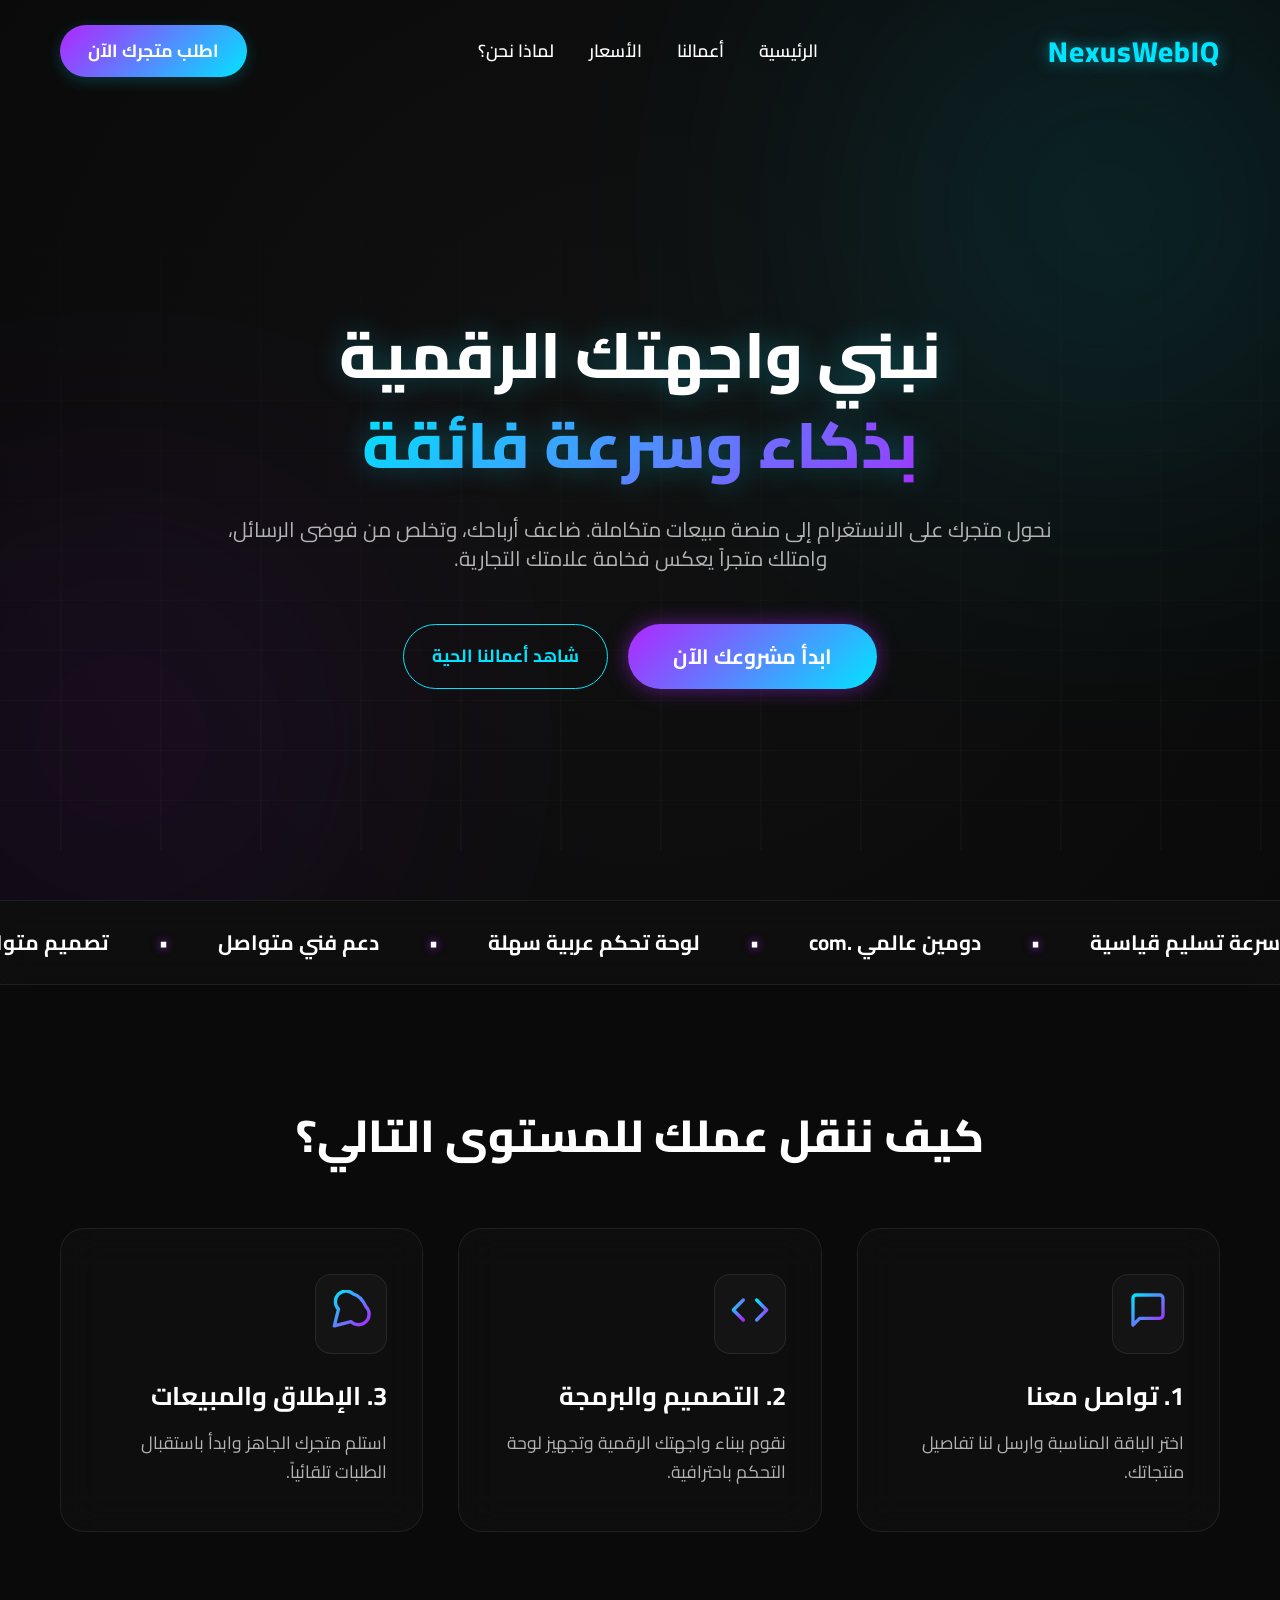
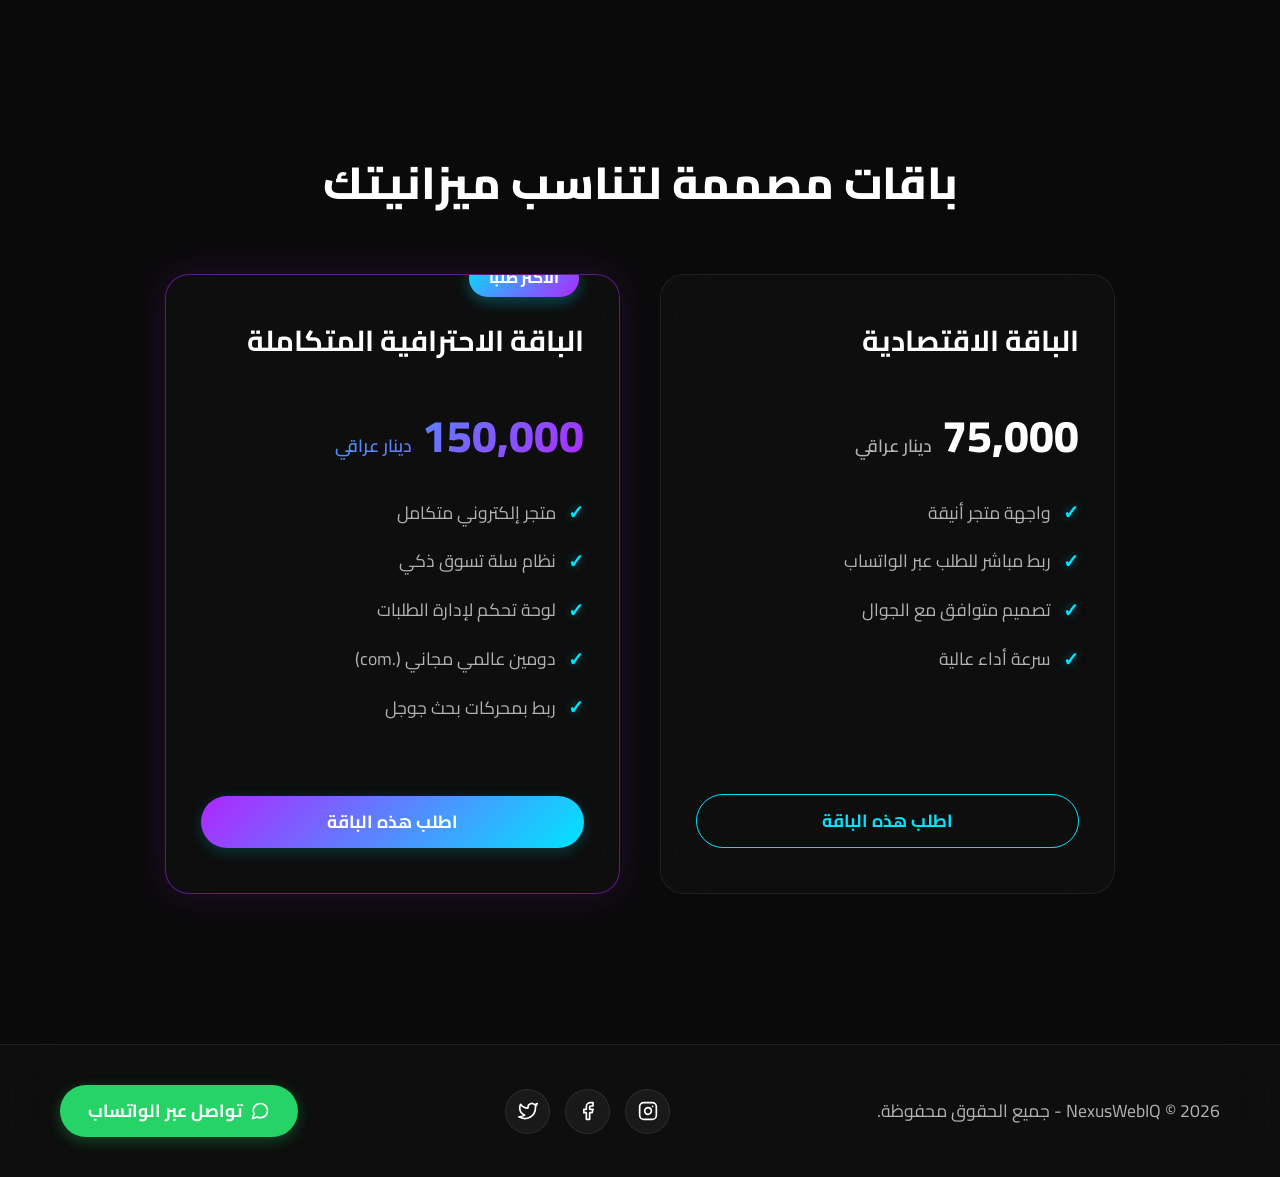
==== index.html @ 208f240b "Initial commit: NexusWebIQ premium landing page codebase" ====
<!DOCTYPE html>
<html lang="ar" dir="rtl">
<head>
    <meta charset="UTF-8">
    <meta name="viewport" content="width=device-width, initial-scale=1.0">
    <title>NexusWebIQ - نبني واجهتك الرقمية بذكاء وسرعة فائقة</title>
    <meta name="description" content="نحول متجرك على الانستغرام إلى منصة مبيعات متكاملة. ضاعف أرباحك، وتخلص من فوضى الرسائل، وامتلك متجراً يعكس فخامة علامتك التجارية.">
    <!-- Google Fonts -->
    <link rel="preconnect" href="https://fonts.googleapis.com">
    <link rel="preconnect" href="https://fonts.gstatic.com" crossorigin>
    <link href="https://fonts.googleapis.com/css2?family=Cairo:wght@300;400;600;700;800&display=swap" rel="stylesheet">
    <!-- Custom CSS -->
    <link rel="stylesheet" href="styles.css">
</head>
<body>
    <!-- Abstract Background Effects -->
    <div class="background-effects">
        <div class="glow-orb blue"></div>
        <div class="glow-orb purple"></div>
        <div class="grid-overlay"></div>
    </div>

    <!-- Header & Navbar -->
    <header class="navbar">
        <div class="container nav-container">
            <div class="logo">NexusWebIQ</div>
            <nav class="nav-links">
                <a href="#home">الرئيسية</a>
                <a href="#portfolio">أعمالنا</a>
                <a href="#pricing">الأسعار</a>
                <a href="#why-us">لماذا نحن؟</a>
            </nav>
            <a href="#order" class="btn btn-gradient">اطلب متجرك الآن</a>
        </div>
    </header>

    <!-- Hero Section -->
    <section id="home" class="hero">
        <div class="container hero-content fade-in-up">
            <h1>نبني واجهتك الرقمية <span class="text-gradient">بذكاء وسرعة فائقة</span></h1>
            <h2>نحول متجرك على الانستغرام إلى منصة مبيعات متكاملة. ضاعف أرباحك، وتخلص من فوضى الرسائل، وامتلك متجراً يعكس فخامة علامتك التجارية.</h2>
            <div class="hero-actions">
                <a href="#pricing" class="btn btn-glow-large">ابدأ مشروعك الآن</a>
                <a href="#portfolio" class="btn btn-outline">شاهد أعمالنا الحية</a>
            </div>
        </div>
    </section>

    <!-- Trust Badges (Marquee) -->
    <div class="marquee-container">
        <div class="marquee-content">
            <!-- First Set -->
            <span>سرعة تسليم قياسية <span class="bullet">•</span></span>
            <span>دومين عالمي .com <span class="bullet">•</span></span>
            <span>لوحة تحكم عربية سهلة <span class="bullet">•</span></span>
            <span>دعم فني متواصل <span class="bullet">•</span></span>
            <span>تصميم متوافق مع الهواتف <span class="bullet">•</span></span>
            <!-- Second Set (Duplicate for smooth scroll) -->
            <span>سرعة تسليم قياسية <span class="bullet">•</span></span>
            <span>دومين عالمي .com <span class="bullet">•</span></span>
            <span>لوحة تحكم عربية سهلة <span class="bullet">•</span></span>
            <span>دعم فني متواصل <span class="bullet">•</span></span>
            <span>تصميم متوافق مع الهواتف <span class="bullet">•</span></span>
            <!-- Third Set for safety on ultra-wide screens -->
            <span>سرعة تسليم قياسية <span class="bullet">•</span></span>
            <span>دومين عالمي .com <span class="bullet">•</span></span>
            <span>لوحة تحكم عربية سهلة <span class="bullet">•</span></span>
            <span>دعم فني متواصل <span class="bullet">•</span></span>
            <span>تصميم متوافق مع الهواتف <span class="bullet">•</span></span>
            <!-- Fourth Set -->
            <span>سرعة تسليم قياسية <span class="bullet">•</span></span>
            <span>دومين عالمي .com <span class="bullet">•</span></span>
            <span>لوحة تحكم عربية سهلة <span class="bullet">•</span></span>
            <span>دعم فني متواصل <span class="bullet">•</span></span>
            <span>تصميم متوافق مع الهواتف <span class="bullet">•</span></span>
        </div>
    </div>

    <!-- How it Works -->
    <section id="why-us" class="how-it-works container">
        <h2 class="section-title fade-in-up">كيف ننقل عملك للمستوى التالي؟</h2>
        <div class="grid-3">
            <div class="glass-card fade-in-up" style="transition-delay: 0.1s;">
                <div class="card-icon">
                    <svg width="40" height="40" viewBox="0 0 24 24" fill="none" stroke="url(#gradient-blue-purple)" stroke-width="2" stroke-linecap="round" stroke-linejoin="round">
                        <defs>
                            <linearGradient id="gradient-blue-purple" x1="0%" y1="0%" x2="100%" y2="100%">
                                <stop offset="0%" stop-color="#00E5FF" />
                                <stop offset="100%" stop-color="#B026FF" />
                            </linearGradient>
                        </defs>
                        <path d="M21 15a2 2 0 0 1-2 2H7l-4 4V5a2 2 0 0 1 2-2h14a2 2 0 0 1 2 2z"></path>
                    </svg>
                </div>
                <h3>1. تواصل معنا</h3>
                <p>اختر الباقة المناسبة وارسل لنا تفاصيل منتجاتك.</p>
            </div>
            <div class="glass-card fade-in-up" style="transition-delay: 0.2s;">
                <div class="card-icon">
                    <svg width="40" height="40" viewBox="0 0 24 24" fill="none" stroke="url(#gradient-blue-purple)" stroke-width="2" stroke-linecap="round" stroke-linejoin="round">
                        <polyline points="16 18 22 12 16 6"></polyline>
                        <polyline points="8 6 2 12 8 18"></polyline>
                    </svg>
                </div>
                <h3>2. التصميم والبرمجة</h3>
                <p>نقوم ببناء واجهتك الرقمية وتجهيز لوحة التحكم باحترافية.</p>
            </div>
            <div class="glass-card fade-in-up" style="transition-delay: 0.3s;">
                <div class="card-icon">
                    <svg width="40" height="40" viewBox="0 0 24 24" fill="none" stroke="url(#gradient-blue-purple)" stroke-width="2" stroke-linecap="round" stroke-linejoin="round">
                        <path d="M13.5 2.5a6 6 0 0 0-9 9l-2.5 10 10-2.5a6 6 0 0 0 9-9c-2-4-5-7-7.5-7.5z"></path>
                    </svg>
                </div>
                <h3>3. الإطلاق والمبيعات</h3>
                <p>استلم متجرك الجاهز وابدأ باستقبال الطلبات تلقائياً.</p>
            </div>
        </div>
    </section>

    <!-- Pricing Section -->
    <section id="pricing" class="pricing container">
        <h2 class="section-title fade-in-up">باقات مصممة لتناسب ميزانيتك</h2>
        <div class="pricing-grid">
            <div class="glass-card pricing-card fade-in-up" style="transition-delay: 0.1s;">
                <h3>الباقة الاقتصادية</h3>
                <div class="price">75,000 <span>دينار عراقي</span></div>
                <ul class="features">
                    <li>واجهة متجر أنيقة</li>
                    <li>ربط مباشر للطلب عبر الواتساب</li>
                    <li>تصميم متوافق مع الجوال</li>
                    <li>سرعة أداء عالية</li>
                </ul>
                <a href="#order" class="btn btn-outline full-width">اطلب هذه الباقة</a>
            </div>
            <div class="glass-card pricing-card pro-card fade-in-up" style="transition-delay: 0.2s;">
                <div class="tag">الأكثر طلباً</div>
                <h3>الباقة الاحترافية المتكاملة</h3>
                <div class="price text-gradient">150,000 <span>دينار عراقي</span></div>
                <ul class="features">
                    <li>متجر إلكتروني متكامل</li>
                    <li>نظام سلة تسوق ذكي</li>
                    <li>لوحة تحكم لإدارة الطلبات</li>
                    <li>دومين عالمي مجاني (.com)</li>
                    <li>ربط بمحركات بحث جوجل</li>
                </ul>
                <a href="#order" class="btn btn-gradient full-width btn-glow">اطلب هذه الباقة</a>
            </div>
        </div>
    </section>

    <!-- Footer -->
    <footer class="footer">
        <div class="container footer-content">
            <div class="footer-logo">NexusWebIQ © 2026 - جميع الحقوق محفوظة.</div>
            <div class="social-icons">
                <a href="#" class="social-icon">
                    <svg width="20" height="20" viewBox="0 0 24 24" fill="none" stroke="currentColor" stroke-width="2" stroke-linecap="round" stroke-linejoin="round"><rect x="2" y="2" width="20" height="20" rx="5" ry="5"></rect><path d="M16 11.37A4 4 0 1 1 12.63 8 4 4 0 0 1 16 11.37z"></path><line x1="17.5" y1="6.5" x2="17.51" y2="6.5"></line></svg>
                </a>
                <a href="#" class="social-icon">
                    <svg width="20" height="20" viewBox="0 0 24 24" fill="none" stroke="currentColor" stroke-width="2" stroke-linecap="round" stroke-linejoin="round"><path d="M18 2h-3a5 5 0 0 0-5 5v3H7v4h3v8h4v-8h3l1-4h-4V7a1 1 0 0 1 1-1h3z"></path></svg>
                </a>
                <a href="#" class="social-icon">
                    <svg width="20" height="20" viewBox="0 0 24 24" fill="none" stroke="currentColor" stroke-width="2" stroke-linecap="round" stroke-linejoin="round"><path d="M23 3a10.9 10.9 0 0 1-3.14 1.53 4.48 4.48 0 0 0-7.86 3v1A10.66 10.66 0 0 1 3 4s-4 9 5 13a11.64 11.64 0 0 1-7 2c9 5 20 0 20-11.5a4.5 4.5 0 0 0-.08-.83A7.72 7.72 0 0 0 23 3z"></path></svg>
                </a>
            </div>
            <a href="https://wa.me/123456789" class="btn btn-whatsapp" target="_blank">
                <svg width="20" height="20" viewBox="0 0 24 24" fill="none" stroke="currentColor" stroke-width="2" stroke-linecap="round" stroke-linejoin="round" style="margin-left: 8px; vertical-align: middle;"><path d="M21 11.5a8.38 8.38 0 0 1-.9 3.8 8.5 8.5 0 0 1-7.6 4.7 8.38 8.38 0 0 1-3.8-.9L3 21l1.9-5.7a8.38 8.38 0 0 1-.9-3.8 8.5 8.5 0 0 1 4.7-7.6 8.38 8.38 0 0 1 3.8-.9h.5a8.48 8.48 0 0 1 8 8v.5z"></path></svg>
                تواصل عبر الواتساب
            </a>
        </div>
    </footer>

    <script src="script.js"></script>
</body>
</html>
---- styles.css ----
:root {
    --bg-color: #0a0a0a;
    --bg-secondary: #111111;
    --text-primary: #ffffff;
    --text-secondary: #b3b3b3;
    --accent-blue: #00E5FF;
    --accent-purple: #B026FF;
    --glass-bg: rgba(20, 20, 20, 0.4);
    --glass-border: rgba(255, 255, 255, 0.08);
    --font-family: 'Cairo', sans-serif;
    --transition: 0.3s cubic-bezier(0.25, 0.8, 0.25, 1);
}

* {
    margin: 0;
    padding: 0;
    box-sizing: border-box;
}

body {
    font-family: var(--font-family);
    background-color: var(--bg-color);
    color: var(--text-primary);
    line-height: 1.6;
    overflow-x: hidden;
    position: relative;
    /* Direction is handled by HTML dir="rtl", which naturally right-aligns flow content */
}

html {
    scroll-behavior: smooth;
}

/* Background Effects */
.background-effects {
    position: fixed;
    top: 0;
    left: 0;
    width: 100vw;
    height: 100vh;
    z-index: -1;
    overflow: hidden;
    background: radial-gradient(circle at 50% 50%, var(--bg-secondary) 0%, var(--bg-color) 100%);
}

.glow-orb {
    position: absolute;
    border-radius: 50%;
    filter: blur(150px);
    opacity: 0.3;
    animation: float 20s infinite alternate ease-in-out;
}

.glow-orb.blue {
    top: -10%;
    right: -10%;
    width: 60vw;
    height: 60vw;
    max-width: 600px;
    max-height: 600px;
    background: radial-gradient(circle, var(--accent-blue) 0%, transparent 70%);
}

.glow-orb.purple {
    bottom: -10%;
    left: -10%;
    width: 50vw;
    height: 50vw;
    max-width: 500px;
    max-height: 500px;
    background: radial-gradient(circle, var(--accent-purple) 0%, transparent 70%);
    animation-delay: -10s;
}

.grid-overlay {
    position: absolute;
    top: 0;
    left: 0;
    width: 100%;
    height: 100%;
    background-image: 
        linear-gradient(var(--glass-border) 1px, transparent 1px),
        linear-gradient(90deg, var(--glass-border) 1px, transparent 1px);
    background-size: 50px 50px;
    opacity: 0.3;
    perspective: 1000px;
    transform: rotateX(60deg) translateY(-100px) scale(2);
    transform-origin: top center;
    mask-image: linear-gradient(to bottom, transparent 0%, black 100%);
    -webkit-mask-image: linear-gradient(to bottom, transparent 0%, black 100%);
}

@keyframes float {
    0% { transform: translate(0, 0); }
    100% { transform: translate(-50px, 50px); }
}

/* Typography */
h1, h2, h3 {
    line-height: 1.4;
}

.text-gradient {
    background: linear-gradient(135deg, var(--accent-blue), var(--accent-purple));
    -webkit-background-clip: text;
    -webkit-text-fill-color: transparent;
    display: inline-block;
}

/* Container */
.container {
    max-width: 1200px;
    margin: 0 auto;
    padding: 0 20px;
}

/* Buttons */
.btn {
    display: inline-flex;
    align-items: center;
    justify-content: center;
    padding: 12px 28px;
    border-radius: 50px;
    font-weight: 700;
    text-decoration: none;
    transition: var(--transition);
    cursor: pointer;
    border: none;
    font-family: var(--font-family);
    font-size: 1.1rem;
}

.btn-gradient {
    background: linear-gradient(135deg, var(--accent-purple), var(--accent-blue));
    color: #fff;
    box-shadow: 0 4px 15px rgba(0, 229, 255, 0.2);
}

.btn-gradient:hover, .btn-glow-large:hover, .btn-glow:hover {
    box-shadow: 0 0 25px rgba(0, 229, 255, 0.6), 0 0 40px rgba(176, 38, 255, 0.4);
    transform: translateY(-2px);
}

.btn-outline {
    background: transparent;
    border: 1px solid var(--accent-blue);
    color: var(--accent-blue);
    box-shadow: inset 0 0 0 transparent;
}

.btn-outline:hover {
    background: rgba(0, 229, 255, 0.1);
    box-shadow: 0 0 20px rgba(0, 229, 255, 0.4), inset 0 0 10px rgba(0, 229, 255, 0.2);
    transform: translateY(-2px);
}

.btn-glow-large {
    background: linear-gradient(135deg, var(--accent-purple), var(--accent-blue));
    color: #fff;
    padding: 16px 45px;
    font-size: 1.3rem;
    box-shadow: 0 0 20px rgba(176, 38, 255, 0.5);
}

.full-width {
    width: 100%;
    margin-top: 25px;
}

/* Navbar */
.navbar {
    position: fixed;
    top: 0;
    left: 0;
    width: 100%;
    z-index: 1000;
    padding: 25px 0;
    transition: var(--transition);
    border-bottom: 1px solid transparent;
}

.navbar.scrolled {
    padding: 15px 0;
    background: var(--glass-bg);
    backdrop-filter: blur(20px);
    -webkit-backdrop-filter: blur(20px);
    border-bottom: 1px solid var(--glass-border);
    box-shadow: 0 10px 30px rgba(0,0,0,0.3);
}

.nav-container {
    display: flex;
    justify-content: space-between;
    align-items: center;
}

.logo {
    font-size: 1.8rem;
    font-weight: 800;
    color: var(--accent-blue);
    letter-spacing: 1px;
    text-shadow: 0 0 15px rgba(0, 229, 255, 0.5);
}

.nav-links {
    display: flex;
    gap: 35px;
}

.nav-links a {
    color: var(--text-primary);
    text-decoration: none;
    font-weight: 600;
    font-size: 1.1rem;
    transition: var(--transition);
    position: relative;
}

.nav-links a::after {
    content: '';
    position: absolute;
    bottom: -5px;
    right: 0;
    width: 0%;
    height: 2px;
    background: var(--accent-blue);
    transition: var(--transition);
}

.nav-links a:hover {
    color: var(--accent-blue);
    text-shadow: 0 0 10px rgba(0, 229, 255, 0.3);
}

.nav-links a:hover::after {
    width: 100%;
}

/* Hero Section */
.hero {
    min-height: 100vh;
    display: flex;
    align-items: center;
    justify-content: center;
    text-align: center;
    padding-top: 100px;
}

.hero-content {
    position: relative;
    z-index: 2;
}

.hero-content h1 {
    font-size: 4rem;
    font-weight: 800;
    margin-bottom: 25px;
    text-shadow: 0 0 30px rgba(0, 229, 255, 0.3);
}

.hero-content h2 {
    font-size: 1.3rem;
    font-weight: 400;
    color: var(--text-secondary);
    max-width: 850px;
    margin: 0 auto 50px;
}

.hero-actions {
    display: flex;
    gap: 20px;
    justify-content: center;
}

/* Marquee */
.marquee-container {
    background: var(--glass-bg);
    backdrop-filter: blur(15px);
    -webkit-backdrop-filter: blur(15px);
    border-top: 1px solid var(--glass-border);
    border-bottom: 1px solid var(--glass-border);
    padding: 25px 0;
    overflow: hidden;
    position: relative;
    display: flex;
    width: 100%;
}

.marquee-content {
    display: flex;
    white-space: nowrap;
    animation: scroll 40s linear infinite;
    gap: 50px;
    padding-left: 50px; /* Use left padding in RTL to maintain gap */
}

.marquee-content span {
    font-size: 1.3rem;
    font-weight: 700;
    color: var(--text-primary);
    display: flex;
    align-items: center;
    gap: 50px;
}

.bullet {
    color: var(--accent-purple);
    text-shadow: 0 0 10px var(--accent-purple);
}

@keyframes scroll {
    0% { transform: translateX(0); }
    100% { transform: translateX(50%); } 
    /* In RTL, positive translate moves to the right. 
       Since we duplicate items, we move exactly half width to seamlessly loop */
}

/* How it works */
.section-title {
    text-align: center;
    font-size: 2.8rem;
    margin-bottom: 60px;
    font-weight: 800;
}

.how-it-works {
    padding: 120px 20px;
}

.grid-3 {
    display: grid;
    grid-template-columns: repeat(3, 1fr);
    gap: 35px;
}

.glass-card {
    background: var(--glass-bg);
    backdrop-filter: blur(20px);
    -webkit-backdrop-filter: blur(20px);
    border: 1px solid var(--glass-border);
    border-radius: 24px;
    padding: 45px 35px;
    transition: var(--transition);
    position: relative;
    overflow: hidden;
}

.glass-card::before {
    content: '';
    position: absolute;
    top: 0; left: -100%; width: 50%; height: 100%;
    background: linear-gradient(90deg, transparent, rgba(255,255,255,0.05), transparent);
    transform: skewX(-20deg);
    transition: 0.5s;
}

.glass-card:hover::before {
    left: 150%;
}

.glass-card:hover {
    transform: translateY(-8px);
    border-color: rgba(0, 229, 255, 0.4);
    box-shadow: 0 15px 40px rgba(0, 0, 0, 0.6), 0 0 20px rgba(0, 229, 255, 0.1);
}

.card-icon {
    margin-bottom: 25px;
    display: inline-block;
    padding: 15px;
    background: rgba(255, 255, 255, 0.03);
    border-radius: 16px;
    border: 1px solid var(--glass-border);
}

.glass-card h3 {
    font-size: 1.6rem;
    margin-bottom: 15px;
    color: var(--text-primary);
}

.glass-card p {
    color: var(--text-secondary);
    font-size: 1.1rem;
}

/* Pricing */
.pricing {
    padding: 100px 20px 150px;
}

.pricing-grid {
    display: grid;
    grid-template-columns: repeat(2, 1fr);
    gap: 40px;
    max-width: 950px;
    margin: 0 auto;
}

.pricing-card {
    position: relative;
    display: flex;
    flex-direction: column;
}

.pro-card {
    border-color: rgba(176, 38, 255, 0.5);
    box-shadow: 0 0 40px rgba(176, 38, 255, 0.15);
    transform: scale(1.05);
}

.pro-card:hover {
    border-color: var(--accent-blue);
    transform: scale(1.05) translateY(-8px);
}

.tag {
    position: absolute;
    top: -15px;
    right: 40px;
    background: linear-gradient(135deg, var(--accent-blue), var(--accent-purple));
    color: #fff;
    padding: 6px 20px;
    border-radius: 20px;
    font-size: 0.95rem;
    font-weight: 800;
    box-shadow: 0 5px 15px rgba(0, 229, 255, 0.3);
}

.pricing-card h3 {
    font-size: 1.8rem;
}

.price {
    font-size: 2.8rem;
    font-weight: 800;
    margin: 25px 0;
}

.price span {
    font-size: 1.1rem;
    font-weight: 600;
    color: var(--text-secondary);
}

.features {
    list-style: none;
    margin-bottom: 30px;
    flex-grow: 1;
}

.features li {
    margin-bottom: 18px;
    color: var(--text-secondary);
    display: flex;
    align-items: center;
    font-size: 1.1rem;
}

.features li::before {
    content: '✓';
    color: var(--accent-blue);
    margin-left: 12px;
    font-weight: 800;
    font-size: 1.2rem;
    text-shadow: 0 0 10px rgba(0, 229, 255, 0.5);
}

/* Footer */
.footer {
    background: var(--glass-bg);
    backdrop-filter: blur(25px);
    -webkit-backdrop-filter: blur(25px);
    border-top: 1px solid var(--glass-border);
    padding: 40px 0;
}

.footer-content {
    display: flex;
    justify-content: space-between;
    align-items: center;
}

.footer-logo {
    color: var(--text-secondary);
    font-size: 1.1rem;
}

.social-icons {
    display: flex;
    gap: 15px;
}

.social-icon {
    width: 45px;
    height: 45px;
    border-radius: 50%;
    background: rgba(255, 255, 255, 0.05);
    display: flex;
    align-items: center;
    justify-content: center;
    color: var(--text-primary);
    text-decoration: none;
    transition: var(--transition);
    border: 1px solid var(--glass-border);
}

.social-icon:hover {
    background: var(--accent-blue);
    color: #000;
    transform: translateY(-5px);
    box-shadow: 0 5px 15px rgba(0, 229, 255, 0.4);
}

.btn-whatsapp {
    background: #25D366;
    color: #fff;
    box-shadow: 0 4px 15px rgba(37, 211, 102, 0.3);
}

.btn-whatsapp:hover {
    box-shadow: 0 0 25px rgba(37, 211, 102, 0.6);
    background: #20b858;
}

/* Animations */
.fade-in-up {
    opacity: 0;
    transform: translateY(40px);
    transition: opacity 0.8s cubic-bezier(0.25, 0.8, 0.25, 1), transform 0.8s cubic-bezier(0.25, 0.8, 0.25, 1);
}

.fade-in-up.visible {
    opacity: 1;
    transform: translateY(0);
}

/* Responsive */
@media (max-width: 992px) {
    .grid-3 {
        grid-template-columns: repeat(2, 1fr);
    }
    .hero-content h1 {
        font-size: 3rem;
    }
    .pricing-grid {
        gap: 30px;
    }
    .pro-card {
        transform: scale(1);
    }
    .pro-card:hover {
        transform: translateY(-8px);
    }
}

@media (max-width: 768px) {
    .nav-links {
        display: none;
    }
    .hero-content h1 {
        font-size: 2.5rem;
    }
    .hero-actions {
        flex-direction: column;
    }
    .grid-3, .pricing-grid {
        grid-template-columns: 1fr;
    }
    .footer-content {
        flex-direction: column;
        gap: 25px;
        text-align: center;
    }
    .pro-card {
        transform: scale(1);
    }
}
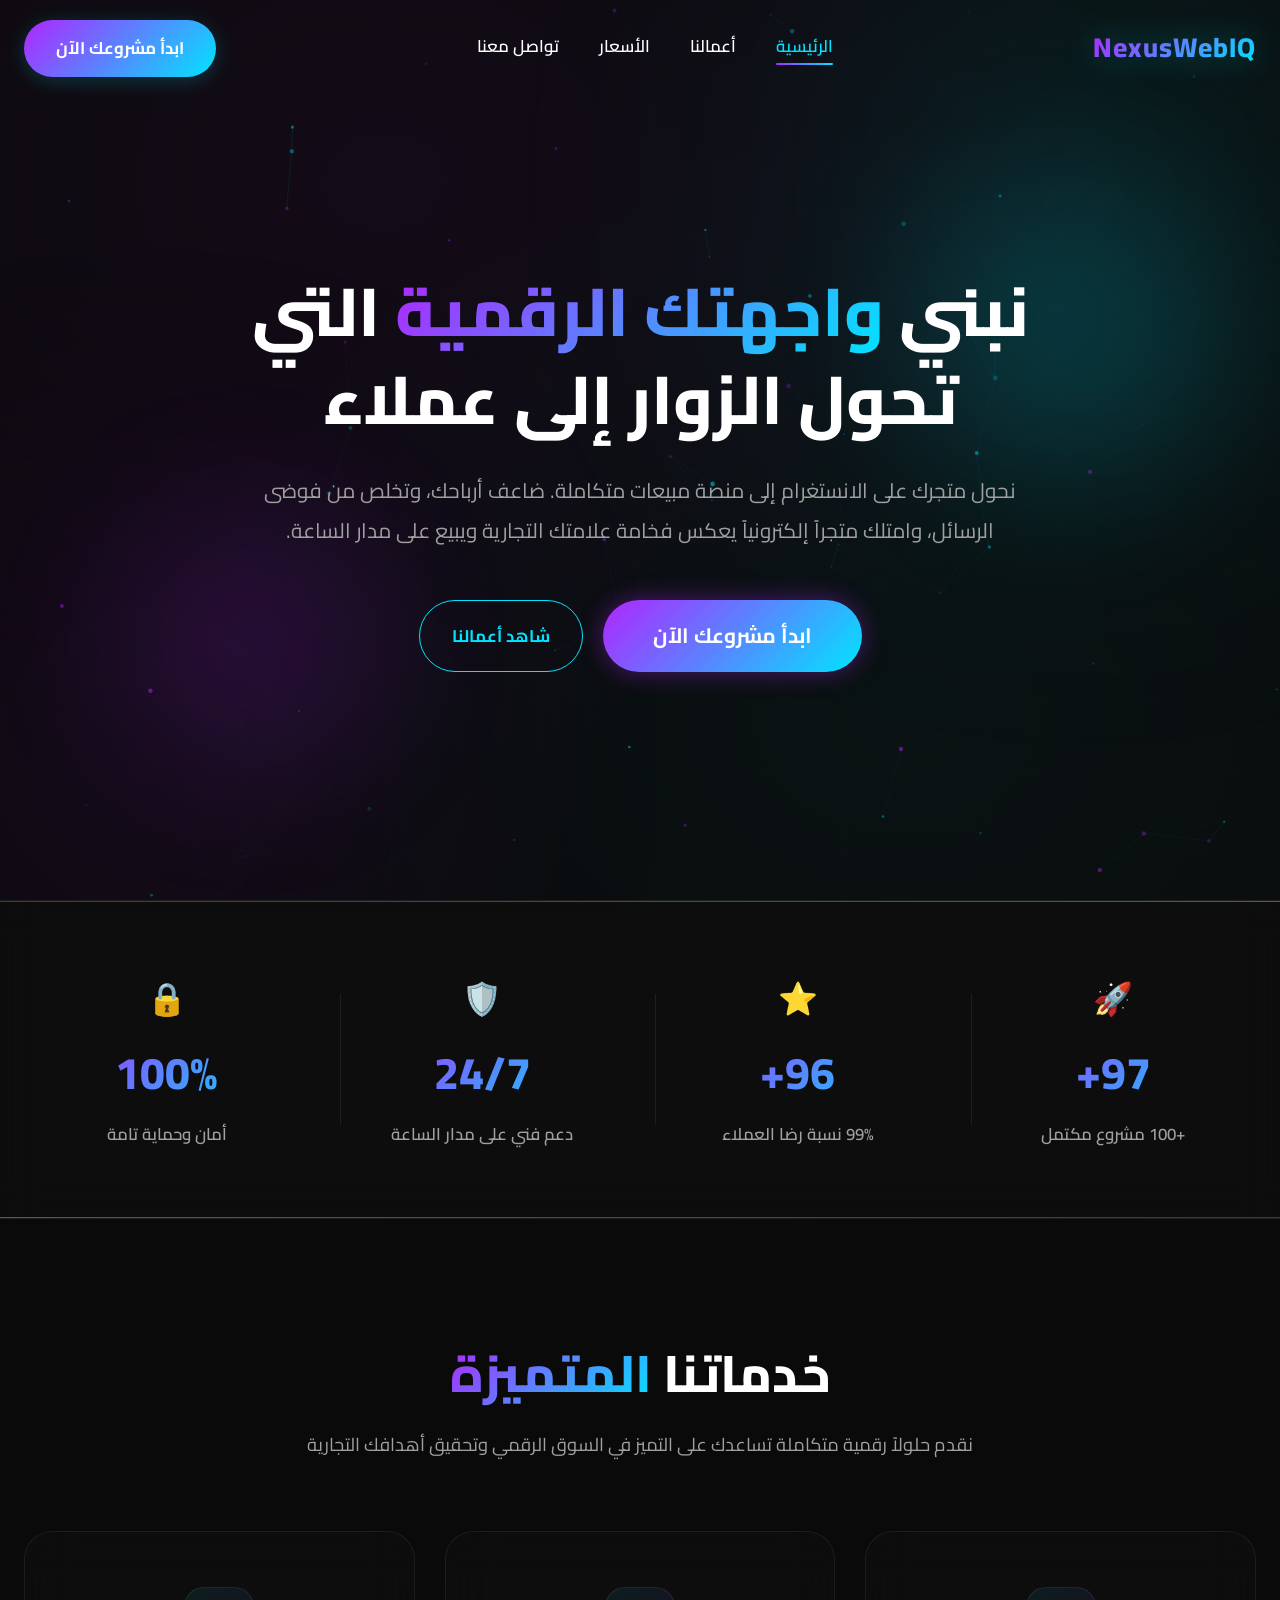
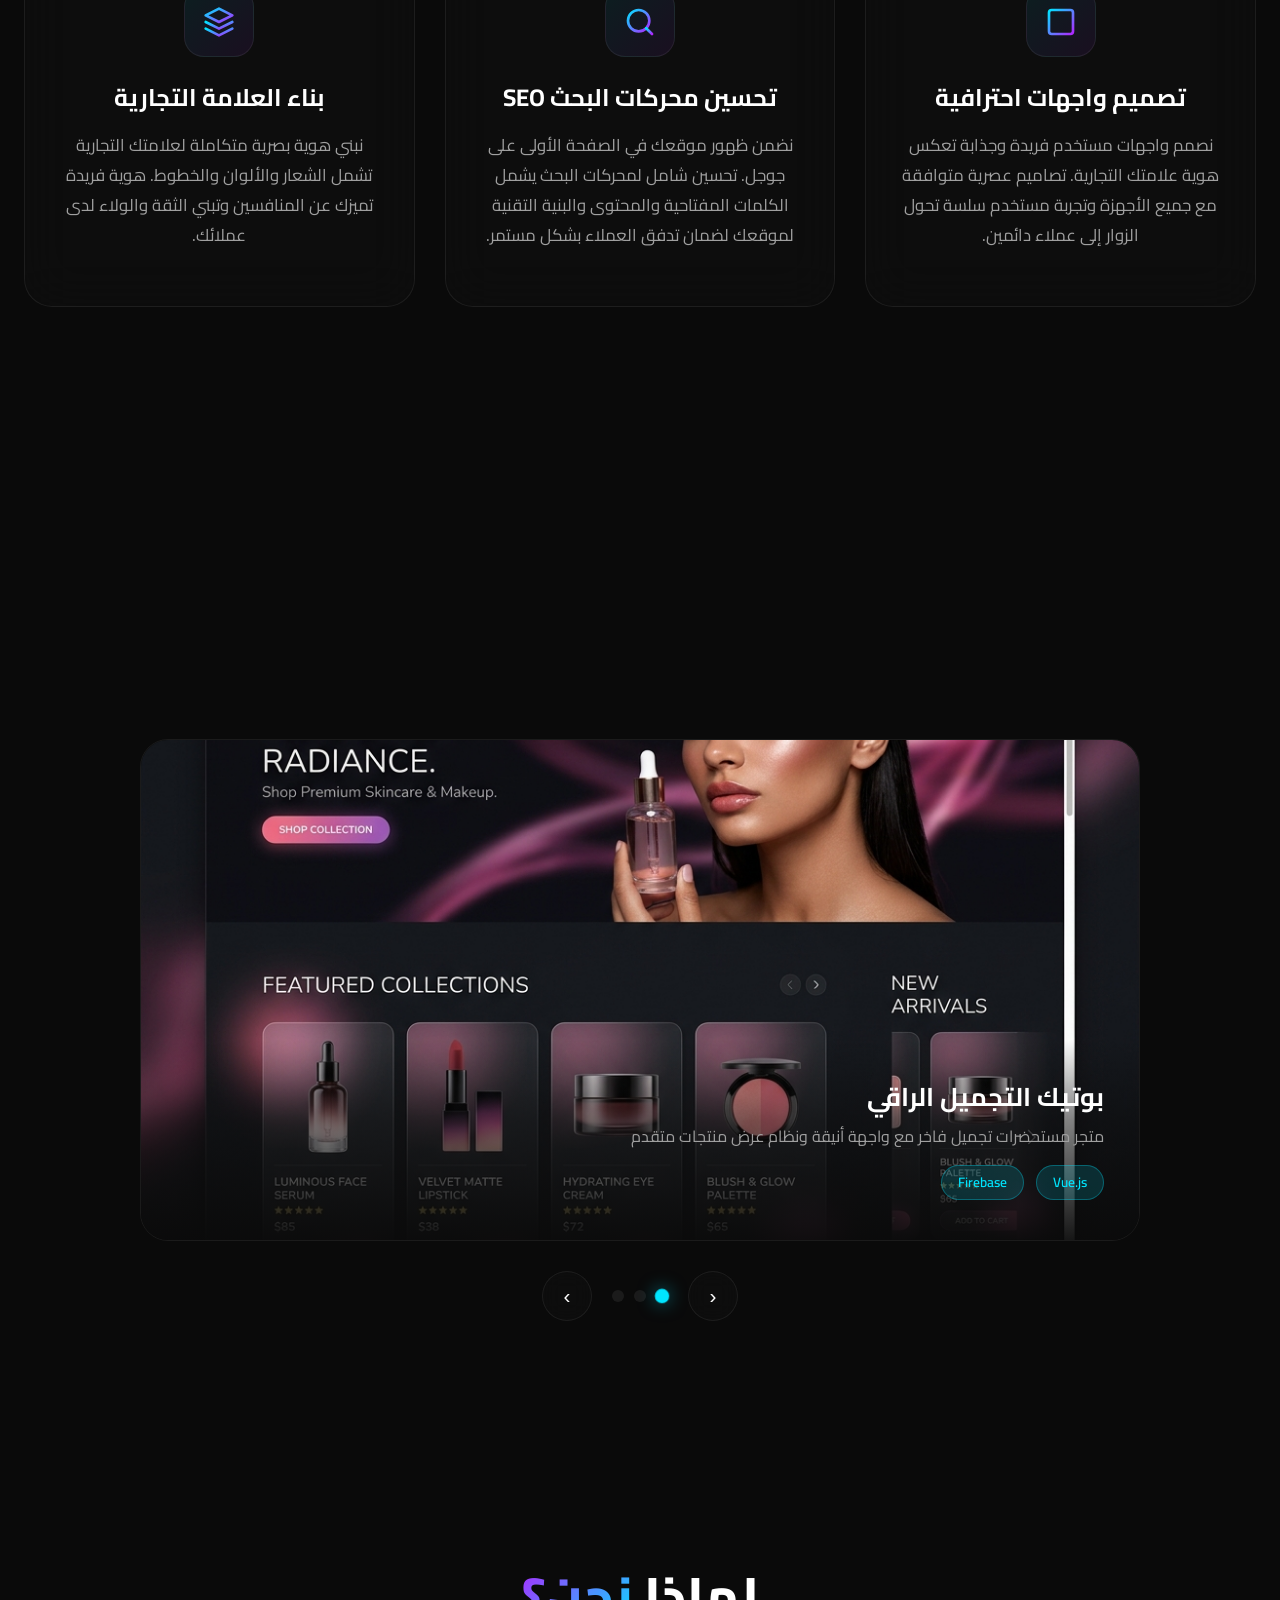
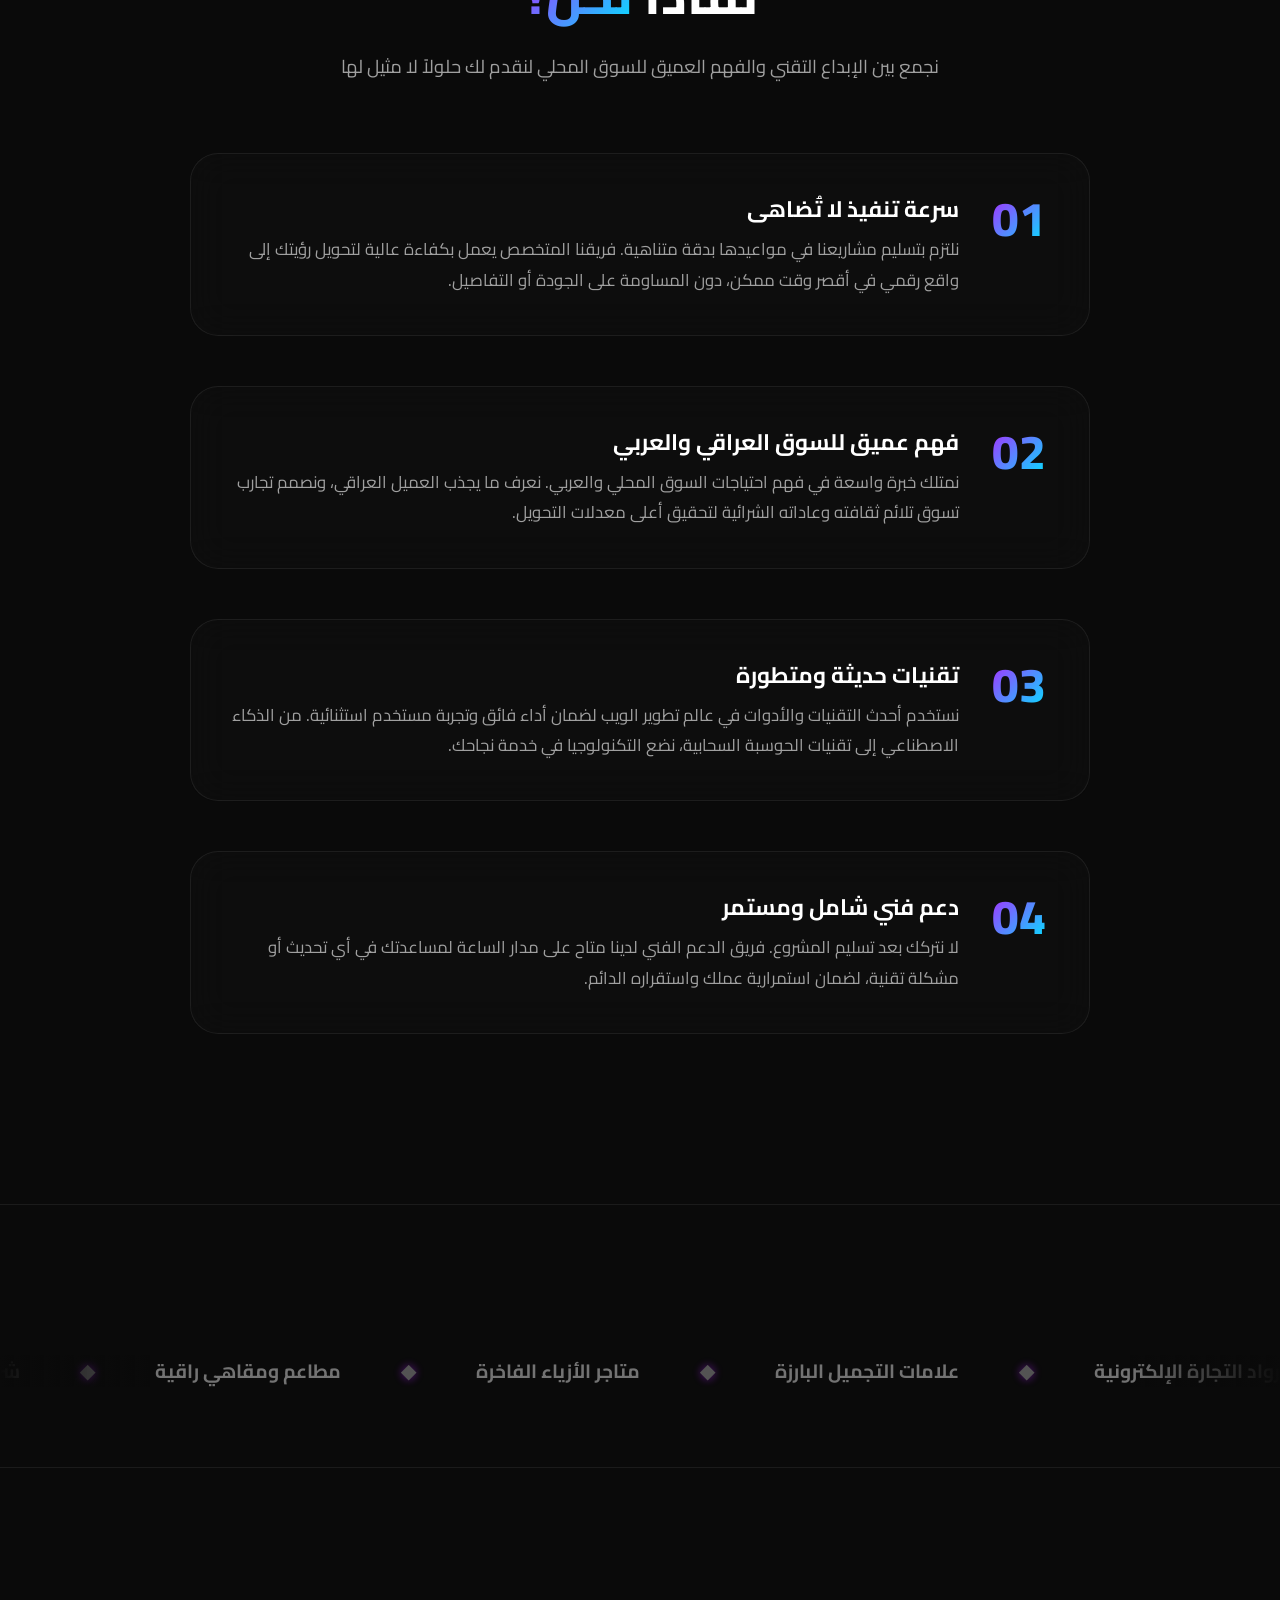
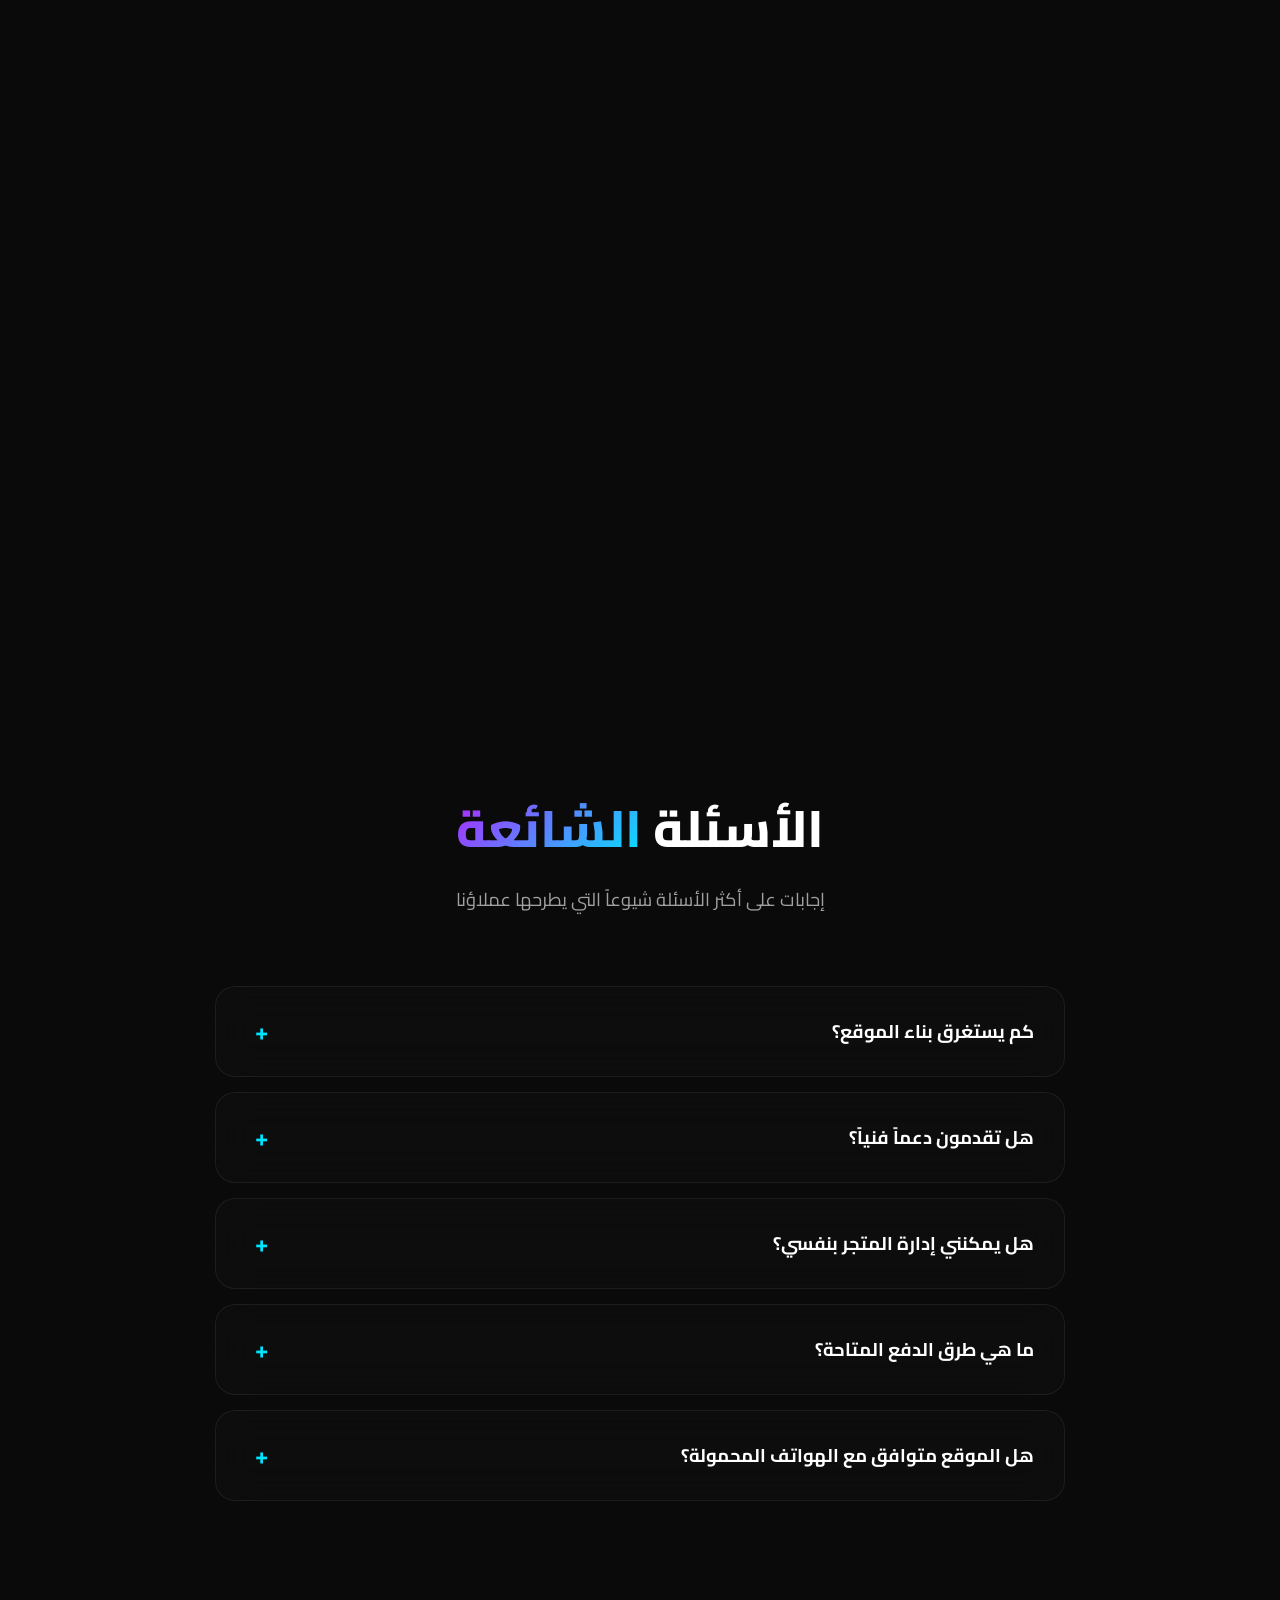
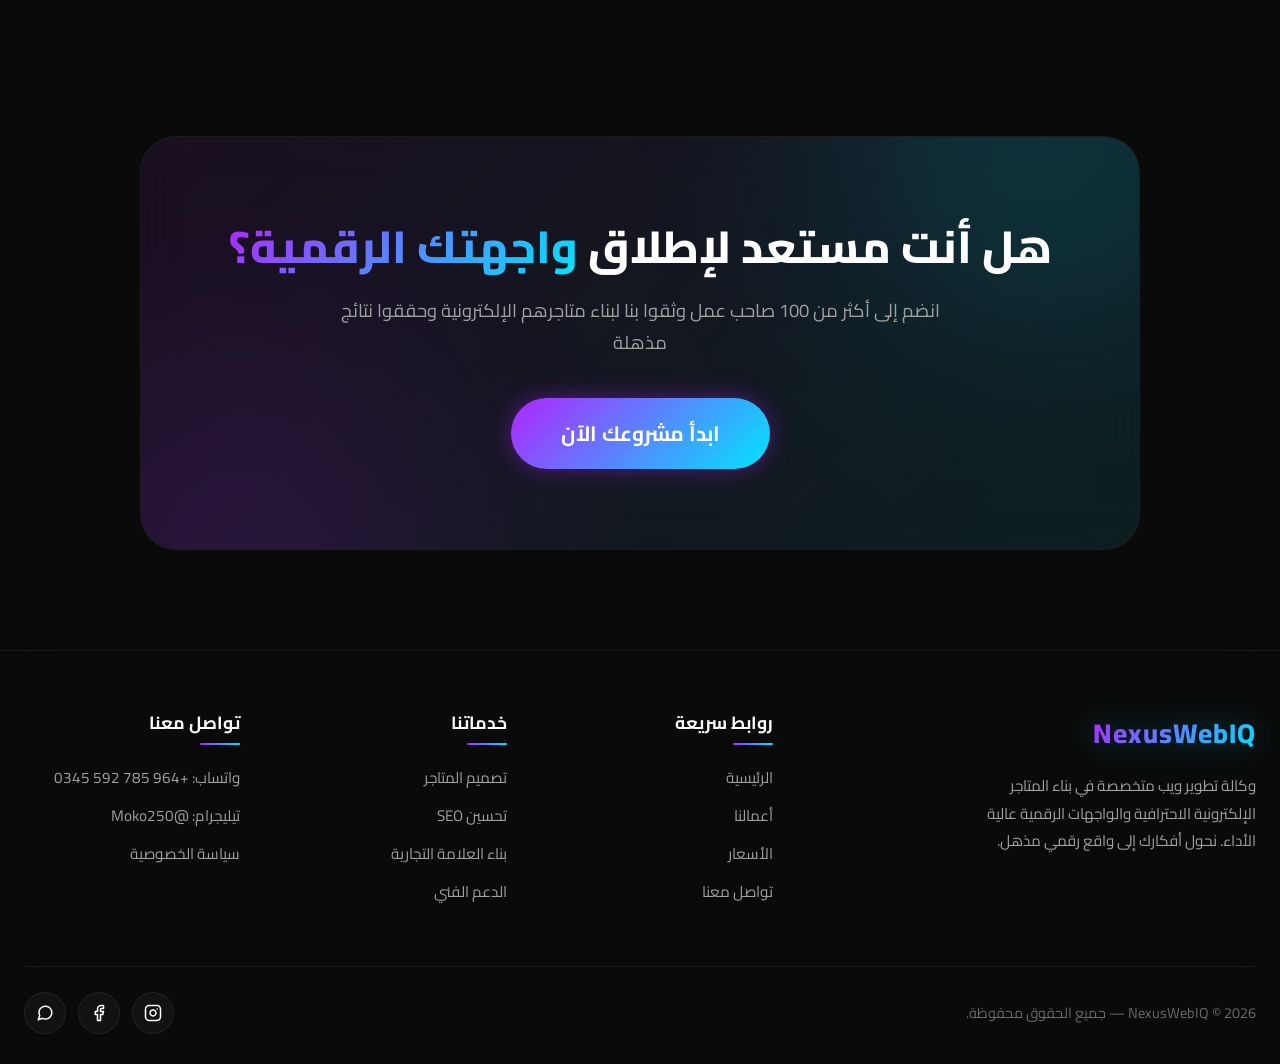
==== commit a64ac095: "feat: complete multi-page NexusWebIQ rebuild with premium dark glassmorphism theme - Rebuilt index.h" ====
--- a/index.html
+++ b/index.html
@@ -3,170 +3,419 @@
 <head>
     <meta charset="UTF-8">
     <meta name="viewport" content="width=device-width, initial-scale=1.0">
-    <title>NexusWebIQ - نبني واجهتك الرقمية بذكاء وسرعة فائقة</title>
-    <meta name="description" content="نحول متجرك على الانستغرام إلى منصة مبيعات متكاملة. ضاعف أرباحك، وتخلص من فوضى الرسائل، وامتلك متجراً يعكس فخامة علامتك التجارية.">
-    <!-- Google Fonts -->
+    <title>NexusWebIQ — نبني واجهتك الرقمية بذكاء وسرعة فائقة</title>
+    <meta name="description" content="نحول متجرك على الانستغرام إلى منصة مبيعات متكاملة. ضاعف أرباحك، وتخلص من فوضى الرسائل، وامتلك متجراً يعكس فخامة علامتك التجارية. NexusWebIQ وكالة تطوير ويب متخصصة في بناء المتاجر الإلكترونية الاحترافية.">
+    <meta name="keywords" content="تصميم مواقع, متجر إلكتروني, تطوير ويب, NexusWebIQ, تصميم واجهات, SEO, تحسين محركات البحث">
+    <meta name="author" content="NexusWebIQ">
+    <meta property="og:title" content="NexusWebIQ — نبني واجهتك الرقمية بذكاء وسرعة فائقة">
+    <meta property="og:description" content="وكالة تطوير ويب متخصصة في بناء المتاجر الإلكترونية الاحترافية والواجهات الرقمية عالية الأداء.">
+    <meta property="og:type" content="website">
     <link rel="preconnect" href="https://fonts.googleapis.com">
     <link rel="preconnect" href="https://fonts.gstatic.com" crossorigin>
-    <link href="https://fonts.googleapis.com/css2?family=Cairo:wght@300;400;600;700;800&display=swap" rel="stylesheet">
-    <!-- Custom CSS -->
+    <link href="https://fonts.googleapis.com/css2?family=Cairo:wght@300;400;600;700;800;900&display=swap" rel="stylesheet">
     <link rel="stylesheet" href="styles.css">
 </head>
 <body>
-    <!-- Abstract Background Effects -->
+    <!-- Background Effects -->
     <div class="background-effects">
         <div class="glow-orb blue"></div>
         <div class="glow-orb purple"></div>
         <div class="grid-overlay"></div>
     </div>
+    <canvas id="particles-canvas"></canvas>
 
     <!-- Header & Navbar -->
-    <header class="navbar">
+    <header class="navbar" id="navbar">
         <div class="container nav-container">
-            <div class="logo">NexusWebIQ</div>
+            <a href="index.html" class="logo">NexusWebIQ</a>
             <nav class="nav-links">
-                <a href="#home">الرئيسية</a>
-                <a href="#portfolio">أعمالنا</a>
-                <a href="#pricing">الأسعار</a>
-                <a href="#why-us">لماذا نحن؟</a>
+                <a href="index.html" class="active">الرئيسية</a>
+                <a href="portfolio.html">أعمالنا</a>
+                <a href="pricing.html">الأسعار</a>
+                <a href="contact.html">تواصل معنا</a>
             </nav>
-            <a href="#order" class="btn btn-gradient">اطلب متجرك الآن</a>
+            <a href="contact.html" class="btn btn-gradient">ابدأ مشروعك الآن</a>
+            <button class="mobile-menu-btn" id="mobileMenuBtn" aria-label="قائمة التنقل">
+                <div class="hamburger">
+                    <span></span>
+                    <span></span>
+                    <span></span>
+                </div>
+            </button>
         </div>
     </header>
+
+    <!-- Mobile Navigation -->
+    <div class="mobile-nav" id="mobileNav">
+        <a href="index.html">الرئيسية</a>
+        <a href="portfolio.html">أعمالنا</a>
+        <a href="pricing.html">الأسعار</a>
+        <a href="contact.html">تواصل معنا</a>
+        <a href="contact.html" class="btn btn-gradient">ابدأ مشروعك الآن</a>
+    </div>
 
     <!-- Hero Section -->
     <section id="home" class="hero">
-        <div class="container hero-content fade-in-up">
-            <h1>نبني واجهتك الرقمية <span class="text-gradient">بذكاء وسرعة فائقة</span></h1>
-            <h2>نحول متجرك على الانستغرام إلى منصة مبيعات متكاملة. ضاعف أرباحك، وتخلص من فوضى الرسائل، وامتلك متجراً يعكس فخامة علامتك التجارية.</h2>
+        <div class="hero-float hero-float-1"></div>
+        <div class="hero-float hero-float-2"></div>
+        <div class="hero-content fade-in-up">
+            <h1>نبني <span class="text-gradient">واجهتك الرقمية</span> التي تحول الزوار إلى عملاء</h1>
+            <h2>نحول متجرك على الانستغرام إلى منصة مبيعات متكاملة. ضاعف أرباحك، وتخلص من فوضى الرسائل، وامتلك متجراً إلكترونياً يعكس فخامة علامتك التجارية ويبيع على مدار الساعة.</h2>
             <div class="hero-actions">
-                <a href="#pricing" class="btn btn-glow-large">ابدأ مشروعك الآن</a>
-                <a href="#portfolio" class="btn btn-outline">شاهد أعمالنا الحية</a>
-            </div>
-        </div>
-    </section>
-
-    <!-- Trust Badges (Marquee) -->
-    <div class="marquee-container">
-        <div class="marquee-content">
-            <!-- First Set -->
-            <span>سرعة تسليم قياسية <span class="bullet">•</span></span>
-            <span>دومين عالمي .com <span class="bullet">•</span></span>
-            <span>لوحة تحكم عربية سهلة <span class="bullet">•</span></span>
-            <span>دعم فني متواصل <span class="bullet">•</span></span>
-            <span>تصميم متوافق مع الهواتف <span class="bullet">•</span></span>
-            <!-- Second Set (Duplicate for smooth scroll) -->
-            <span>سرعة تسليم قياسية <span class="bullet">•</span></span>
-            <span>دومين عالمي .com <span class="bullet">•</span></span>
-            <span>لوحة تحكم عربية سهلة <span class="bullet">•</span></span>
-            <span>دعم فني متواصل <span class="bullet">•</span></span>
-            <span>تصميم متوافق مع الهواتف <span class="bullet">•</span></span>
-            <!-- Third Set for safety on ultra-wide screens -->
-            <span>سرعة تسليم قياسية <span class="bullet">•</span></span>
-            <span>دومين عالمي .com <span class="bullet">•</span></span>
-            <span>لوحة تحكم عربية سهلة <span class="bullet">•</span></span>
-            <span>دعم فني متواصل <span class="bullet">•</span></span>
-            <span>تصميم متوافق مع الهواتف <span class="bullet">•</span></span>
-            <!-- Fourth Set -->
-            <span>سرعة تسليم قياسية <span class="bullet">•</span></span>
-            <span>دومين عالمي .com <span class="bullet">•</span></span>
-            <span>لوحة تحكم عربية سهلة <span class="bullet">•</span></span>
-            <span>دعم فني متواصل <span class="bullet">•</span></span>
-            <span>تصميم متوافق مع الهواتف <span class="bullet">•</span></span>
-        </div>
-    </div>
-
-    <!-- How it Works -->
-    <section id="why-us" class="how-it-works container">
-        <h2 class="section-title fade-in-up">كيف ننقل عملك للمستوى التالي؟</h2>
-        <div class="grid-3">
-            <div class="glass-card fade-in-up" style="transition-delay: 0.1s;">
-                <div class="card-icon">
-                    <svg width="40" height="40" viewBox="0 0 24 24" fill="none" stroke="url(#gradient-blue-purple)" stroke-width="2" stroke-linecap="round" stroke-linejoin="round">
-                        <defs>
-                            <linearGradient id="gradient-blue-purple" x1="0%" y1="0%" x2="100%" y2="100%">
-                                <stop offset="0%" stop-color="#00E5FF" />
-                                <stop offset="100%" stop-color="#B026FF" />
-                            </linearGradient>
-                        </defs>
-                        <path d="M21 15a2 2 0 0 1-2 2H7l-4 4V5a2 2 0 0 1 2-2h14a2 2 0 0 1 2 2z"></path>
-                    </svg>
-                </div>
-                <h3>1. تواصل معنا</h3>
-                <p>اختر الباقة المناسبة وارسل لنا تفاصيل منتجاتك.</p>
-            </div>
-            <div class="glass-card fade-in-up" style="transition-delay: 0.2s;">
-                <div class="card-icon">
-                    <svg width="40" height="40" viewBox="0 0 24 24" fill="none" stroke="url(#gradient-blue-purple)" stroke-width="2" stroke-linecap="round" stroke-linejoin="round">
-                        <polyline points="16 18 22 12 16 6"></polyline>
-                        <polyline points="8 6 2 12 8 18"></polyline>
-                    </svg>
-                </div>
-                <h3>2. التصميم والبرمجة</h3>
-                <p>نقوم ببناء واجهتك الرقمية وتجهيز لوحة التحكم باحترافية.</p>
-            </div>
-            <div class="glass-card fade-in-up" style="transition-delay: 0.3s;">
-                <div class="card-icon">
-                    <svg width="40" height="40" viewBox="0 0 24 24" fill="none" stroke="url(#gradient-blue-purple)" stroke-width="2" stroke-linecap="round" stroke-linejoin="round">
-                        <path d="M13.5 2.5a6 6 0 0 0-9 9l-2.5 10 10-2.5a6 6 0 0 0 9-9c-2-4-5-7-7.5-7.5z"></path>
-                    </svg>
-                </div>
-                <h3>3. الإطلاق والمبيعات</h3>
-                <p>استلم متجرك الجاهز وابدأ باستقبال الطلبات تلقائياً.</p>
-            </div>
-        </div>
-    </section>
-
-    <!-- Pricing Section -->
-    <section id="pricing" class="pricing container">
-        <h2 class="section-title fade-in-up">باقات مصممة لتناسب ميزانيتك</h2>
-        <div class="pricing-grid">
-            <div class="glass-card pricing-card fade-in-up" style="transition-delay: 0.1s;">
-                <h3>الباقة الاقتصادية</h3>
-                <div class="price">75,000 <span>دينار عراقي</span></div>
-                <ul class="features">
-                    <li>واجهة متجر أنيقة</li>
-                    <li>ربط مباشر للطلب عبر الواتساب</li>
-                    <li>تصميم متوافق مع الجوال</li>
-                    <li>سرعة أداء عالية</li>
-                </ul>
-                <a href="#order" class="btn btn-outline full-width">اطلب هذه الباقة</a>
-            </div>
-            <div class="glass-card pricing-card pro-card fade-in-up" style="transition-delay: 0.2s;">
-                <div class="tag">الأكثر طلباً</div>
-                <h3>الباقة الاحترافية المتكاملة</h3>
-                <div class="price text-gradient">150,000 <span>دينار عراقي</span></div>
-                <ul class="features">
-                    <li>متجر إلكتروني متكامل</li>
-                    <li>نظام سلة تسوق ذكي</li>
-                    <li>لوحة تحكم لإدارة الطلبات</li>
-                    <li>دومين عالمي مجاني (.com)</li>
-                    <li>ربط بمحركات بحث جوجل</li>
-                </ul>
-                <a href="#order" class="btn btn-gradient full-width btn-glow">اطلب هذه الباقة</a>
+                <a href="contact.html" class="btn btn-glow-large">ابدأ مشروعك الآن</a>
+                <a href="portfolio.html" class="btn btn-outline">شاهد أعمالنا</a>
+            </div>
+        </div>
+    </section>
+
+    <!-- Trust & Stats Strip -->
+    <section class="stats-strip">
+        <div class="container">
+            <div class="stats-grid">
+                <div class="stat-item fade-in-up">
+                    <span class="stat-icon">🚀</span>
+                    <span class="stat-number" data-target="100">0</span>
+                    <span class="stat-label">+100 مشروع مكتمل</span>
+                </div>
+                <div class="stat-item fade-in-up" style="transition-delay: 0.1s;">
+                    <span class="stat-icon">⭐</span>
+                    <span class="stat-number" data-target="99">0</span>
+                    <span class="stat-label">99% نسبة رضا العملاء</span>
+                </div>
+                <div class="stat-item fade-in-up" style="transition-delay: 0.2s;">
+                    <span class="stat-icon">🛡️</span>
+                    <span class="stat-number">24/7</span>
+                    <span class="stat-label">دعم فني على مدار الساعة</span>
+                </div>
+                <div class="stat-item fade-in-up" style="transition-delay: 0.3s;">
+                    <span class="stat-icon">🔒</span>
+                    <span class="stat-number">100%</span>
+                    <span class="stat-label">أمان وحماية تامة</span>
+                </div>
+            </div>
+        </div>
+    </section>
+
+    <!-- Our Services -->
+    <section class="services section-padding" id="services">
+        <div class="container">
+            <h2 class="section-title fade-in-up">خدماتنا <span class="text-gradient">المتميزة</span></h2>
+            <p class="section-subtitle fade-in-up">نقدم حلولاً رقمية متكاملة تساعدك على التميز في السوق الرقمي وتحقيق أهدافك التجارية</p>
+            <div class="services-grid">
+                <div class="glass-card service-card fade-in-up" style="transition-delay: 0.1s;">
+                    <div class="card-icon">
+                        <svg width="32" height="32" viewBox="0 0 24 24" fill="none" stroke="url(#grad1)" stroke-width="2" stroke-linecap="round" stroke-linejoin="round">
+                            <defs>
+                                <linearGradient id="grad1" x1="0%" y1="0%" x2="100%" y2="100%">
+                                    <stop offset="0%" stop-color="#00E5FF"/>
+                                    <stop offset="100%" stop-color="#B026FF"/>
+                                </linearGradient>
+                            </defs>
+                            <rect x="3" y="3" width="18" height="18" rx="2" ry="2"></rect>
+                            <line x1="3" y1="9" x2="21" y2="9"></line>
+                            <line x1="9" y1="21" x2="9" y2="9"></line>
+                        </svg>
+                    </div>
+                    <h3>تصميم واجهات احترافية</h3>
+                    <p>نصمم واجهات مستخدم فريدة وجذابة تعكس هوية علامتك التجارية. تصاميم عصرية متوافقة مع جميع الأجهزة وتجربة مستخدم سلسة تحول الزوار إلى عملاء دائمين.</p>
+                </div>
+                <div class="glass-card service-card fade-in-up" style="transition-delay: 0.2s;">
+                    <div class="card-icon">
+                        <svg width="32" height="32" viewBox="0 0 24 24" fill="none" stroke="url(#grad1)" stroke-width="2" stroke-linecap="round" stroke-linejoin="round">
+                            <circle cx="11" cy="11" r="8"></circle>
+                            <line x1="21" y1="21" x2="16.65" y2="16.65"></line>
+                            <line x1="11" y1="8" x2="11" y2="14"></line>
+                            <line x1="8" y1="11" x2="14" y2="11"></line>
+                        </svg>
+                    </div>
+                    <h3>تحسين محركات البحث SEO</h3>
+                    <p>نضمن ظهور موقعك في الصفحة الأولى على جوجل. تحسين شامل لمحركات البحث يشمل الكلمات المفتاحية والمحتوى والبنية التقنية لموقعك لضمان تدفق العملاء بشكل مستمر.</p>
+                </div>
+                <div class="glass-card service-card fade-in-up" style="transition-delay: 0.3s;">
+                    <div class="card-icon">
+                        <svg width="32" height="32" viewBox="0 0 24 24" fill="none" stroke="url(#grad1)" stroke-width="2" stroke-linecap="round" stroke-linejoin="round">
+                            <path d="M12 2L2 7l10 5 10-5-10-5z"></path>
+                            <path d="M2 17l10 5 10-5"></path>
+                            <path d="M2 12l10 5 10-5"></path>
+                        </svg>
+                    </div>
+                    <h3>بناء العلامة التجارية</h3>
+                    <p>نبني هوية بصرية متكاملة لعلامتك التجارية تشمل الشعار والألوان والخطوط. هوية فريدة تميزك عن المنافسين وتبني الثقة والولاء لدى عملائك.</p>
+                </div>
+            </div>
+        </div>
+    </section>
+
+    <!-- Portfolio Showcase (Animated Slider) -->
+    <section class="portfolio-slider-section section-padding" id="portfolio">
+        <div class="container">
+            <h2 class="section-title fade-in-up">أحدث <span class="text-gradient">أعمالنا</span></h2>
+            <p class="section-subtitle fade-in-up">اكتشف مشاريعنا المميزة التي ساعدت عملائنا على تحقيق نتائج استثنائية</p>
+            <div class="slider-wrapper fade-in-up">
+                <div class="slider-track" id="sliderTrack">
+                    <div class="slide">
+                        <img src="assets/portfolio_perfume.png" alt="متجر عطور الفخامة" loading="lazy">
+                        <div class="slide-overlay">
+                            <h3>متجر عطور الفخامة</h3>
+                            <p>متجر إلكتروني متكامل لبيع العطور الفاخرة مع نظام طلبات ذكي</p>
+                            <div>
+                                <span class="slide-tag">HTML5</span>
+                                <span class="slide-tag">CSS3</span>
+                                <span class="slide-tag">JavaScript</span>
+                            </div>
+                        </div>
+                    </div>
+                    <div class="slide">
+                        <img src="assets/portfolio_clothing.png" alt="متجر أزياء ستايل" loading="lazy">
+                        <div class="slide-overlay">
+                            <h3>متجر أزياء ستايل</h3>
+                            <p>منصة أزياء عصرية مع تجربة تسوق سلسة ومعرض منتجات تفاعلي</p>
+                            <div>
+                                <span class="slide-tag">React</span>
+                                <span class="slide-tag">Node.js</span>
+                                <span class="slide-tag">MongoDB</span>
+                            </div>
+                        </div>
+                    </div>
+                    <div class="slide">
+                        <img src="assets/portfolio_cosmetics.png" alt="بوتيك التجميل الراقي" loading="lazy">
+                        <div class="slide-overlay">
+                            <h3>بوتيك التجميل الراقي</h3>
+                            <p>متجر مستحضرات تجميل فاخر مع واجهة أنيقة ونظام عرض منتجات متقدم</p>
+                            <div>
+                                <span class="slide-tag">Vue.js</span>
+                                <span class="slide-tag">Firebase</span>
+                            </div>
+                        </div>
+                    </div>
+                </div>
+            </div>
+            <div class="slider-controls">
+                <button class="slider-btn" id="sliderPrev" aria-label="السابق">‹</button>
+                <div class="slider-dots" id="sliderDots">
+                    <button class="slider-dot active" data-index="0" aria-label="الشريحة 1"></button>
+                    <button class="slider-dot" data-index="1" aria-label="الشريحة 2"></button>
+                    <button class="slider-dot" data-index="2" aria-label="الشريحة 3"></button>
+                </div>
+                <button class="slider-btn" id="sliderNext" aria-label="التالي">›</button>
+            </div>
+        </div>
+    </section>
+
+    <!-- Why Choose NexusWebIQ -->
+    <section class="why-us section-padding" id="why-us">
+        <div class="container">
+            <h2 class="section-title fade-in-up">لماذا <span class="text-gradient">نحن؟</span></h2>
+            <p class="section-subtitle fade-in-up">نجمع بين الإبداع التقني والفهم العميق للسوق المحلي لنقدم لك حلولاً لا مثيل لها</p>
+            <div class="why-us-content">
+                <div class="why-us-item fade-in-up" style="transition-delay: 0.1s;">
+                    <div class="why-us-number">01</div>
+                    <div class="why-us-text">
+                        <h3>سرعة تنفيذ لا تُضاهى</h3>
+                        <p>نلتزم بتسليم مشاريعنا في مواعيدها بدقة متناهية. فريقنا المتخصص يعمل بكفاءة عالية لتحويل رؤيتك إلى واقع رقمي في أقصر وقت ممكن، دون المساومة على الجودة أو التفاصيل.</p>
+                    </div>
+                </div>
+                <div class="why-us-item fade-in-up" style="transition-delay: 0.2s;">
+                    <div class="why-us-number">02</div>
+                    <div class="why-us-text">
+                        <h3>فهم عميق للسوق العراقي والعربي</h3>
+                        <p>نمتلك خبرة واسعة في فهم احتياجات السوق المحلي والعربي. نعرف ما يجذب العميل العراقي، ونصمم تجارب تسوق تلائم ثقافته وعاداته الشرائية لتحقيق أعلى معدلات التحويل.</p>
+                    </div>
+                </div>
+                <div class="why-us-item fade-in-up" style="transition-delay: 0.3s;">
+                    <div class="why-us-number">03</div>
+                    <div class="why-us-text">
+                        <h3>تقنيات حديثة ومتطورة</h3>
+                        <p>نستخدم أحدث التقنيات والأدوات في عالم تطوير الويب لضمان أداء فائق وتجربة مستخدم استثنائية. من الذكاء الاصطناعي إلى تقنيات الحوسبة السحابية، نضع التكنولوجيا في خدمة نجاحك.</p>
+                    </div>
+                </div>
+                <div class="why-us-item fade-in-up" style="transition-delay: 0.4s;">
+                    <div class="why-us-number">04</div>
+                    <div class="why-us-text">
+                        <h3>دعم فني شامل ومستمر</h3>
+                        <p>لا نتركك بعد تسليم المشروع. فريق الدعم الفني لدينا متاح على مدار الساعة لمساعدتك في أي تحديث أو مشكلة تقنية، لضمان استمرارية عملك واستقراره الدائم.</p>
+                    </div>
+                </div>
+            </div>
+        </div>
+    </section>
+
+    <!-- Trusted By (Clients Marquee) -->
+    <section class="clients-marquee">
+        <p class="marquee-title fade-in-up">يثق بنا رواد الأعمال والعلامات التجارية</p>
+        <div class="marquee-container">
+            <div class="marquee-content">
+                <span>رواد التجارة الإلكترونية <span class="bullet">◆</span></span>
+                <span>علامات التجميل البارزة <span class="bullet">◆</span></span>
+                <span>متاجر الأزياء الفاخرة <span class="bullet">◆</span></span>
+                <span>مطاعم ومقاهي راقية <span class="bullet">◆</span></span>
+                <span>شركات التقنية الناشئة <span class="bullet">◆</span></span>
+                <span>متاجر العطور والعود <span class="bullet">◆</span></span>
+                <span>صالونات ومراكز التجميل <span class="bullet">◆</span></span>
+                <span>وكالات السفر والسياحة <span class="bullet">◆</span></span>
+                <!-- Duplicate for seamless scroll -->
+                <span>رواد التجارة الإلكترونية <span class="bullet">◆</span></span>
+                <span>علامات التجميل البارزة <span class="bullet">◆</span></span>
+                <span>متاجر الأزياء الفاخرة <span class="bullet">◆</span></span>
+                <span>مطاعم ومقاهي راقية <span class="bullet">◆</span></span>
+                <span>شركات التقنية الناشئة <span class="bullet">◆</span></span>
+                <span>متاجر العطور والعود <span class="bullet">◆</span></span>
+                <span>صالونات ومراكز التجميل <span class="bullet">◆</span></span>
+                <span>وكالات السفر والسياحة <span class="bullet">◆</span></span>
+            </div>
+        </div>
+    </section>
+
+    <!-- Testimonials -->
+    <section class="testimonials section-padding" id="testimonials">
+        <div class="container">
+            <h2 class="section-title fade-in-up">ماذا يقول <span class="text-gradient">عملاؤنا</span></h2>
+            <p class="section-subtitle fade-in-up">آراء حقيقية من أصحاب أعمال وثقوا بنا وحققوا نتائج مذهلة</p>
+            <div class="testimonials-grid">
+                <div class="glass-card testimonial-card fade-in-up" style="transition-delay: 0.1s;">
+                    <div class="testimonial-stars">★★★★★</div>
+                    <p class="testimonial-text">والله من أفضل القرارات اللي اتخذتها لعملي. كان عندي حساب انستغرام بس وكنت أضيع وقت بالرسائل. بعد ما بنولي المتجر، المبيعات تضاعفت خلال شهر واحد والعملاء صاروا يطلبون مباشرة بدون ما أرد على كل واحد.</p>
+                    <div class="testimonial-author">أحمد الربيعي</div>
+                    <div class="testimonial-role">صاحب متجر عطور — بغداد</div>
+                </div>
+                <div class="glass-card testimonial-card fade-in-up" style="transition-delay: 0.2s;">
+                    <div class="testimonial-stars">★★★★★</div>
+                    <p class="testimonial-text">الفريق محترف جداً ويفهم السوق العراقي. صمموا لي متجر إلكتروني راقي خلال أسبوع بس! لوحة التحكم سهلة وأدير كل شي بنفسي الحين. أنصح كل صاحب عمل يتعامل وياهم بدون تردد.</p>
+                    <div class="testimonial-author">سارة المالكي</div>
+                    <div class="testimonial-role">مؤسسة براند مستحضرات تجميل — أربيل</div>
+                </div>
+                <div class="glass-card testimonial-card fade-in-up" style="transition-delay: 0.3s;">
+                    <div class="testimonial-stars">★★★★★</div>
+                    <p class="testimonial-text">صراحة الشغل احترافي ومرتب. سرعة الموقع خرافية والتصميم فخم يمثل البراند مالتي. الدعم الفني متواصل ويردون بسرعة. المبيعات زادت 200% والعملاء يمدحون الموقع. شغل يستاهل كل فلس.</p>
+                    <div class="testimonial-author">محمد العبيدي</div>
+                    <div class="testimonial-role">صاحب شركة ملابس — البصرة</div>
+                </div>
+            </div>
+        </div>
+    </section>
+
+    <!-- FAQ Accordion -->
+    <section class="faq-section section-padding" id="faq">
+        <div class="container">
+            <h2 class="section-title fade-in-up">الأسئلة <span class="text-gradient">الشائعة</span></h2>
+            <p class="section-subtitle fade-in-up">إجابات على أكثر الأسئلة شيوعاً التي يطرحها عملاؤنا</p>
+            <div class="faq-container">
+                <div class="faq-item fade-in-up" style="transition-delay: 0.1s;">
+                    <button class="faq-question" aria-expanded="false">
+                        <span>كم يستغرق بناء الموقع؟</span>
+                        <span class="faq-icon">+</span>
+                    </button>
+                    <div class="faq-answer">
+                        <div class="faq-answer-inner">
+                            من يومين إلى 14 يوماً حسب حجم المشروع والباقة المختارة. الباقة الاقتصادية عادةً تُنجز خلال 2-5 أيام، بينما الباقات المتقدمة قد تستغرق أسبوعين لضمان أعلى مستوى من الجودة والتخصيص.
+                        </div>
+                    </div>
+                </div>
+                <div class="faq-item fade-in-up" style="transition-delay: 0.2s;">
+                    <button class="faq-question" aria-expanded="false">
+                        <span>هل تقدمون دعماً فنياً؟</span>
+                        <span class="faq-icon">+</span>
+                    </button>
+                    <div class="faq-answer">
+                        <div class="faq-answer-inner">
+                            نعم، دعم فني متكامل لضمان استقرار عملك. كل باقة تتضمن فترة دعم فني مجاني تبدأ من شهر وتصل إلى سنة كاملة في باقة VIP. فريقنا متاح على مدار الساعة عبر الواتساب والتيليجرام للرد على استفساراتكم.
+                        </div>
+                    </div>
+                </div>
+                <div class="faq-item fade-in-up" style="transition-delay: 0.3s;">
+                    <button class="faq-question" aria-expanded="false">
+                        <span>هل يمكنني إدارة المتجر بنفسي؟</span>
+                        <span class="faq-icon">+</span>
+                    </button>
+                    <div class="faq-answer">
+                        <div class="faq-answer-inner">
+                            بالتأكيد! نزودك بلوحة تحكم عربية سهلة الاستخدام تمكنك من إدارة المنتجات والطلبات والعملاء بكل سهولة. كما نقدم تدريباً مجانياً على استخدام لوحة التحكم لضمان تجربة سلسة.
+                        </div>
+                    </div>
+                </div>
+                <div class="faq-item fade-in-up" style="transition-delay: 0.4s;">
+                    <button class="faq-question" aria-expanded="false">
+                        <span>ما هي طرق الدفع المتاحة؟</span>
+                        <span class="faq-icon">+</span>
+                    </button>
+                    <div class="faq-answer">
+                        <div class="faq-answer-inner">
+                            نقبل الدفع عبر التحويل البنكي، الدفع النقدي، وعبر المحافظ الإلكترونية مثل زين كاش وآسيا حوالة. نوفر مرونة كاملة في طرق الدفع لتناسب احتياجات جميع عملائنا.
+                        </div>
+                    </div>
+                </div>
+                <div class="faq-item fade-in-up" style="transition-delay: 0.5s;">
+                    <button class="faq-question" aria-expanded="false">
+                        <span>هل الموقع متوافق مع الهواتف المحمولة؟</span>
+                        <span class="faq-icon">+</span>
+                    </button>
+                    <div class="faq-answer">
+                        <div class="faq-answer-inner">
+                            جميع مواقعنا مصممة بتقنية التصميم المتجاوب (Responsive Design) لتعمل بشكل مثالي على جميع الأجهزة — الهواتف المحمولة والأجهزة اللوحية وأجهزة الكمبيوتر. نضمن تجربة مستخدم ممتازة على كل شاشة.
+                        </div>
+                    </div>
+                </div>
+            </div>
+        </div>
+    </section>
+
+    <!-- Final CTA -->
+    <section class="final-cta section-padding">
+        <div class="container">
+            <div class="cta-wrapper fade-in-up">
+                <div class="cta-glow cta-glow-1"></div>
+                <div class="cta-glow cta-glow-2"></div>
+                <h2>هل أنت مستعد لإطلاق <span class="text-gradient">واجهتك الرقمية؟</span></h2>
+                <p>انضم إلى أكثر من 100 صاحب عمل وثقوا بنا لبناء متاجرهم الإلكترونية وحققوا نتائج مذهلة</p>
+                <a href="contact.html" class="btn btn-glow-large">ابدأ مشروعك الآن</a>
             </div>
         </div>
     </section>
 
     <!-- Footer -->
     <footer class="footer">
-        <div class="container footer-content">
-            <div class="footer-logo">NexusWebIQ © 2026 - جميع الحقوق محفوظة.</div>
-            <div class="social-icons">
-                <a href="#" class="social-icon">
-                    <svg width="20" height="20" viewBox="0 0 24 24" fill="none" stroke="currentColor" stroke-width="2" stroke-linecap="round" stroke-linejoin="round"><rect x="2" y="2" width="20" height="20" rx="5" ry="5"></rect><path d="M16 11.37A4 4 0 1 1 12.63 8 4 4 0 0 1 16 11.37z"></path><line x1="17.5" y1="6.5" x2="17.51" y2="6.5"></line></svg>
-                </a>
-                <a href="#" class="social-icon">
-                    <svg width="20" height="20" viewBox="0 0 24 24" fill="none" stroke="currentColor" stroke-width="2" stroke-linecap="round" stroke-linejoin="round"><path d="M18 2h-3a5 5 0 0 0-5 5v3H7v4h3v8h4v-8h3l1-4h-4V7a1 1 0 0 1 1-1h3z"></path></svg>
-                </a>
-                <a href="#" class="social-icon">
-                    <svg width="20" height="20" viewBox="0 0 24 24" fill="none" stroke="currentColor" stroke-width="2" stroke-linecap="round" stroke-linejoin="round"><path d="M23 3a10.9 10.9 0 0 1-3.14 1.53 4.48 4.48 0 0 0-7.86 3v1A10.66 10.66 0 0 1 3 4s-4 9 5 13a11.64 11.64 0 0 1-7 2c9 5 20 0 20-11.5a4.5 4.5 0 0 0-.08-.83A7.72 7.72 0 0 0 23 3z"></path></svg>
-                </a>
-            </div>
-            <a href="https://wa.me/123456789" class="btn btn-whatsapp" target="_blank">
-                <svg width="20" height="20" viewBox="0 0 24 24" fill="none" stroke="currentColor" stroke-width="2" stroke-linecap="round" stroke-linejoin="round" style="margin-left: 8px; vertical-align: middle;"><path d="M21 11.5a8.38 8.38 0 0 1-.9 3.8 8.5 8.5 0 0 1-7.6 4.7 8.38 8.38 0 0 1-3.8-.9L3 21l1.9-5.7a8.38 8.38 0 0 1-.9-3.8 8.5 8.5 0 0 1 4.7-7.6 8.38 8.38 0 0 1 3.8-.9h.5a8.48 8.48 0 0 1 8 8v.5z"></path></svg>
-                تواصل عبر الواتساب
-            </a>
+        <div class="container">
+            <div class="footer-grid">
+                <div class="footer-brand">
+                    <a href="index.html" class="logo">NexusWebIQ</a>
+                    <p>وكالة تطوير ويب متخصصة في بناء المتاجر الإلكترونية الاحترافية والواجهات الرقمية عالية الأداء. نحول أفكارك إلى واقع رقمي مذهل.</p>
+                </div>
+                <div class="footer-col">
+                    <h4>روابط سريعة</h4>
+                    <a href="index.html">الرئيسية</a>
+                    <a href="portfolio.html">أعمالنا</a>
+                    <a href="pricing.html">الأسعار</a>
+                    <a href="contact.html">تواصل معنا</a>
+                </div>
+                <div class="footer-col">
+                    <h4>خدماتنا</h4>
+                    <a href="#">تصميم المتاجر</a>
+                    <a href="#">تحسين SEO</a>
+                    <a href="#">بناء العلامة التجارية</a>
+                    <a href="#">الدعم الفني</a>
+                </div>
+                <div class="footer-col">
+                    <h4>تواصل معنا</h4>
+                    <a href="https://wa.me/9647855920345" target="_blank">واتساب: +964 785 592 0345</a>
+                    <a href="https://t.me/Moko250" target="_blank">تيليجرام: @Moko250</a>
+                    <a href="privacy.html">سياسة الخصوصية</a>
+                </div>
+            </div>
+            <div class="footer-divider"></div>
+            <div class="footer-bottom">
+                <p>NexusWebIQ © 2026 — جميع الحقوق محفوظة.</p>
+                <div class="social-icons">
+                    <a href="#" class="social-icon" aria-label="Instagram">
+                        <svg width="18" height="18" viewBox="0 0 24 24" fill="none" stroke="currentColor" stroke-width="2" stroke-linecap="round" stroke-linejoin="round"><rect x="2" y="2" width="20" height="20" rx="5" ry="5"></rect><path d="M16 11.37A4 4 0 1 1 12.63 8 4 4 0 0 1 16 11.37z"></path><line x1="17.5" y1="6.5" x2="17.51" y2="6.5"></line></svg>
+                    </a>
+                    <a href="#" class="social-icon" aria-label="Facebook">
+                        <svg width="18" height="18" viewBox="0 0 24 24" fill="none" stroke="currentColor" stroke-width="2" stroke-linecap="round" stroke-linejoin="round"><path d="M18 2h-3a5 5 0 0 0-5 5v3H7v4h3v8h4v-8h3l1-4h-4V7a1 1 0 0 1 1-1h3z"></path></svg>
+                    </a>
+                    <a href="https://wa.me/9647855920345" class="social-icon" target="_blank" aria-label="WhatsApp">
+                        <svg width="18" height="18" viewBox="0 0 24 24" fill="none" stroke="currentColor" stroke-width="2" stroke-linecap="round" stroke-linejoin="round"><path d="M21 11.5a8.38 8.38 0 0 1-.9 3.8 8.5 8.5 0 0 1-7.6 4.7 8.38 8.38 0 0 1-3.8-.9L3 21l1.9-5.7a8.38 8.38 0 0 1-.9-3.8 8.5 8.5 0 0 1 4.7-7.6 8.38 8.38 0 0 1 3.8-.9h.5a8.48 8.48 0 0 1 8 8v.5z"></path></svg>
+                    </a>
+                </div>
+            </div>
         </div>
     </footer>
 
--- a/styles.css
+++ b/styles.css
@@ -1,37 +1,75 @@
+/* ============================================
+   NexusWebIQ — Elite Design System
+   Premium Dark Mode + Glassmorphism + RTL
+   ============================================ */
+
+/* === CSS CUSTOM PROPERTIES === */
 :root {
-    --bg-color: #0a0a0a;
+    --bg-color: #0A0A0A;
     --bg-secondary: #111111;
+    --bg-tertiary: #161616;
     --text-primary: #ffffff;
-    --text-secondary: #b3b3b3;
+    --text-secondary: #a0a0a0;
+    --text-muted: #6a6a6a;
     --accent-blue: #00E5FF;
     --accent-purple: #B026FF;
-    --glass-bg: rgba(20, 20, 20, 0.4);
-    --glass-border: rgba(255, 255, 255, 0.08);
+    --accent-pink: #FF2D95;
+    --glass-bg: rgba(18, 18, 18, 0.45);
+    --glass-bg-light: rgba(255, 255, 255, 0.03);
+    --glass-border: rgba(255, 255, 255, 0.07);
+    --glass-border-hover: rgba(0, 229, 255, 0.35);
     --font-family: 'Cairo', sans-serif;
-    --transition: 0.3s cubic-bezier(0.25, 0.8, 0.25, 1);
-}
-
-* {
+    --transition: 0.35s cubic-bezier(0.25, 0.8, 0.25, 1);
+    --transition-fast: 0.2s ease;
+    --radius-sm: 12px;
+    --radius-md: 20px;
+    --radius-lg: 28px;
+    --radius-xl: 36px;
+    --shadow-glow-blue: 0 0 30px rgba(0, 229, 255, 0.25);
+    --shadow-glow-purple: 0 0 30px rgba(176, 38, 255, 0.25);
+    --gradient-main: linear-gradient(135deg, var(--accent-purple), var(--accent-blue));
+    --gradient-reverse: linear-gradient(135deg, var(--accent-blue), var(--accent-purple));
+}
+
+/* === RESET & BASE === */
+*, *::before, *::after {
     margin: 0;
     padding: 0;
     box-sizing: border-box;
+}
+
+html {
+    scroll-behavior: smooth;
+    font-size: 16px;
 }
 
 body {
     font-family: var(--font-family);
     background-color: var(--bg-color);
     color: var(--text-primary);
-    line-height: 1.6;
+    line-height: 1.7;
     overflow-x: hidden;
     position: relative;
-    /* Direction is handled by HTML dir="rtl", which naturally right-aligns flow content */
-}
-
-html {
-    scroll-behavior: smooth;
-}
-
-/* Background Effects */
+    min-height: 100vh;
+}
+
+a {
+    text-decoration: none;
+    color: inherit;
+    transition: var(--transition);
+}
+
+ul, ol {
+    list-style: none;
+}
+
+img {
+    max-width: 100%;
+    height: auto;
+    display: block;
+}
+
+/* === BACKGROUND EFFECTS === */
 .background-effects {
     position: fixed;
     top: 0;
@@ -40,36 +78,39 @@
     height: 100vh;
     z-index: -1;
     overflow: hidden;
-    background: radial-gradient(circle at 50% 50%, var(--bg-secondary) 0%, var(--bg-color) 100%);
+    background: radial-gradient(ellipse at 30% 20%, rgba(176, 38, 255, 0.06) 0%, transparent 60%),
+                radial-gradient(ellipse at 70% 80%, rgba(0, 229, 255, 0.04) 0%, transparent 60%),
+                var(--bg-color);
 }
 
 .glow-orb {
     position: absolute;
     border-radius: 50%;
-    filter: blur(150px);
-    opacity: 0.3;
-    animation: float 20s infinite alternate ease-in-out;
+    filter: blur(160px);
+    opacity: 0.25;
+    animation: orbFloat 25s infinite alternate ease-in-out;
+    will-change: transform;
 }
 
 .glow-orb.blue {
-    top: -10%;
+    top: -15%;
     right: -10%;
-    width: 60vw;
-    height: 60vw;
-    max-width: 600px;
-    max-height: 600px;
+    width: 55vw;
+    height: 55vw;
+    max-width: 650px;
+    max-height: 650px;
     background: radial-gradient(circle, var(--accent-blue) 0%, transparent 70%);
 }
 
 .glow-orb.purple {
-    bottom: -10%;
+    bottom: -15%;
     left: -10%;
     width: 50vw;
     height: 50vw;
-    max-width: 500px;
-    max-height: 500px;
+    max-width: 550px;
+    max-height: 550px;
     background: radial-gradient(circle, var(--accent-purple) 0%, transparent 70%);
-    animation-delay: -10s;
+    animation-delay: -12s;
 }
 
 .grid-overlay {
@@ -78,48 +119,84 @@
     left: 0;
     width: 100%;
     height: 100%;
-    background-image: 
+    background-image:
         linear-gradient(var(--glass-border) 1px, transparent 1px),
         linear-gradient(90deg, var(--glass-border) 1px, transparent 1px);
-    background-size: 50px 50px;
-    opacity: 0.3;
+    background-size: 60px 60px;
+    opacity: 0.2;
     perspective: 1000px;
-    transform: rotateX(60deg) translateY(-100px) scale(2);
+    transform: rotateX(60deg) translateY(-100px) scale(2.5);
     transform-origin: top center;
-    mask-image: linear-gradient(to bottom, transparent 0%, black 100%);
-    -webkit-mask-image: linear-gradient(to bottom, transparent 0%, black 100%);
-}
-
-@keyframes float {
-    0% { transform: translate(0, 0); }
-    100% { transform: translate(-50px, 50px); }
-}
-
-/* Typography */
-h1, h2, h3 {
-    line-height: 1.4;
+    mask-image: linear-gradient(to bottom, transparent 0%, rgba(0,0,0,0.3) 50%, black 100%);
+    -webkit-mask-image: linear-gradient(to bottom, transparent 0%, rgba(0,0,0,0.3) 50%, black 100%);
+}
+
+@keyframes orbFloat {
+    0% { transform: translate(0, 0) scale(1); }
+    50% { transform: translate(-30px, 30px) scale(1.05); }
+    100% { transform: translate(-60px, 60px) scale(1); }
+}
+
+/* === PARTICLE CANVAS === */
+#particles-canvas {
+    position: fixed;
+    top: 0;
+    left: 0;
+    width: 100%;
+    height: 100%;
+    z-index: -1;
+    pointer-events: none;
+}
+
+/* === TYPOGRAPHY === */
+h1, h2, h3, h4, h5, h6 {
+    line-height: 1.35;
+    font-weight: 700;
 }
 
 .text-gradient {
-    background: linear-gradient(135deg, var(--accent-blue), var(--accent-purple));
+    background: var(--gradient-main);
     -webkit-background-clip: text;
     -webkit-text-fill-color: transparent;
+    background-clip: text;
     display: inline-block;
 }
 
-/* Container */
+.section-title {
+    text-align: center;
+    font-size: clamp(2rem, 5vw, 3.2rem);
+    margin-bottom: 20px;
+    font-weight: 800;
+    position: relative;
+}
+
+.section-subtitle {
+    text-align: center;
+    color: var(--text-secondary);
+    font-size: 1.15rem;
+    max-width: 700px;
+    margin: 0 auto 70px;
+    line-height: 1.8;
+}
+
+/* === LAYOUT === */
 .container {
-    max-width: 1200px;
+    max-width: 1280px;
     margin: 0 auto;
-    padding: 0 20px;
-}
-
-/* Buttons */
+    padding: 0 24px;
+}
+
+.section-padding {
+    padding: 120px 0;
+}
+
+/* === BUTTONS === */
 .btn {
     display: inline-flex;
     align-items: center;
     justify-content: center;
-    padding: 12px 28px;
+    gap: 10px;
+    padding: 14px 32px;
     border-radius: 50px;
     font-weight: 700;
     text-decoration: none;
@@ -127,39 +204,83 @@
     cursor: pointer;
     border: none;
     font-family: var(--font-family);
-    font-size: 1.1rem;
+    font-size: 1.05rem;
+    position: relative;
+    overflow: hidden;
+    z-index: 1;
+}
+
+.btn::before {
+    content: '';
+    position: absolute;
+    top: 0;
+    left: -100%;
+    width: 100%;
+    height: 100%;
+    background: linear-gradient(90deg, transparent, rgba(255,255,255,0.15), transparent);
+    transition: 0.5s;
+    z-index: -1;
+}
+
+.btn:hover::before {
+    left: 100%;
 }
 
 .btn-gradient {
-    background: linear-gradient(135deg, var(--accent-purple), var(--accent-blue));
+    background: var(--gradient-main);
     color: #fff;
-    box-shadow: 0 4px 15px rgba(0, 229, 255, 0.2);
-}
-
-.btn-gradient:hover, .btn-glow-large:hover, .btn-glow:hover {
-    box-shadow: 0 0 25px rgba(0, 229, 255, 0.6), 0 0 40px rgba(176, 38, 255, 0.4);
-    transform: translateY(-2px);
+    box-shadow: 0 4px 20px rgba(0, 229, 255, 0.2);
+}
+
+.btn-gradient:hover {
+    box-shadow: 0 0 30px rgba(0, 229, 255, 0.5), 0 0 50px rgba(176, 38, 255, 0.3);
+    transform: translateY(-3px);
 }
 
 .btn-outline {
     background: transparent;
-    border: 1px solid var(--accent-blue);
+    border: 1.5px solid var(--accent-blue);
     color: var(--accent-blue);
-    box-shadow: inset 0 0 0 transparent;
 }
 
 .btn-outline:hover {
-    background: rgba(0, 229, 255, 0.1);
-    box-shadow: 0 0 20px rgba(0, 229, 255, 0.4), inset 0 0 10px rgba(0, 229, 255, 0.2);
-    transform: translateY(-2px);
+    background: rgba(0, 229, 255, 0.08);
+    box-shadow: 0 0 25px rgba(0, 229, 255, 0.3), inset 0 0 15px rgba(0, 229, 255, 0.1);
+    transform: translateY(-3px);
 }
 
 .btn-glow-large {
-    background: linear-gradient(135deg, var(--accent-purple), var(--accent-blue));
+    background: var(--gradient-main);
     color: #fff;
-    padding: 16px 45px;
+    padding: 18px 50px;
     font-size: 1.3rem;
-    box-shadow: 0 0 20px rgba(176, 38, 255, 0.5);
+    box-shadow: 0 0 25px rgba(176, 38, 255, 0.4);
+}
+
+.btn-glow-large:hover {
+    box-shadow: 0 0 35px rgba(0, 229, 255, 0.6), 0 0 60px rgba(176, 38, 255, 0.4);
+    transform: translateY(-3px) scale(1.02);
+}
+
+.btn-glow {
+    box-shadow: 0 0 20px rgba(0, 229, 255, 0.3);
+}
+
+.btn-glow:hover {
+    box-shadow: 0 0 30px rgba(0, 229, 255, 0.6), 0 0 50px rgba(176, 38, 255, 0.4);
+    transform: translateY(-3px);
+}
+
+.btn-whatsapp {
+    background: #25D366;
+    color: #fff;
+    box-shadow: 0 4px 20px rgba(37, 211, 102, 0.25);
+}
+
+.btn-whatsapp:hover {
+    box-shadow: 0 0 30px rgba(37, 211, 102, 0.6);
+    background: #20b858;
+    transform: translateY(-3px);
 }
 
 .full-width {
@@ -167,25 +288,85 @@
     margin-top: 25px;
 }
 
-/* Navbar */
+/* === GLASS CARD === */
+.glass-card {
+    background: var(--glass-bg);
+    backdrop-filter: blur(25px);
+    -webkit-backdrop-filter: blur(25px);
+    border: 1px solid var(--glass-border);
+    border-radius: var(--radius-lg);
+    padding: 45px 35px;
+    transition: var(--transition);
+    position: relative;
+    overflow: hidden;
+}
+
+.glass-card::before {
+    content: '';
+    position: absolute;
+    top: 0;
+    left: -100%;
+    width: 50%;
+    height: 100%;
+    background: linear-gradient(90deg, transparent, rgba(255,255,255,0.04), transparent);
+    transform: skewX(-20deg);
+    transition: 0.6s;
+}
+
+.glass-card:hover::before {
+    left: 150%;
+}
+
+.glass-card:hover {
+    transform: translateY(-8px);
+    border-color: var(--glass-border-hover);
+    box-shadow: 0 20px 50px rgba(0, 0, 0, 0.5), 0 0 25px rgba(0, 229, 255, 0.08);
+}
+
+.card-icon {
+    margin-bottom: 25px;
+    display: inline-flex;
+    align-items: center;
+    justify-content: center;
+    width: 70px;
+    height: 70px;
+    background: linear-gradient(135deg, rgba(0,229,255,0.08), rgba(176,38,255,0.08));
+    border-radius: var(--radius-md);
+    border: 1px solid var(--glass-border);
+    font-size: 2rem;
+}
+
+.glass-card h3 {
+    font-size: 1.5rem;
+    margin-bottom: 15px;
+    color: var(--text-primary);
+}
+
+.glass-card p {
+    color: var(--text-secondary);
+    font-size: 1.05rem;
+    line-height: 1.8;
+}
+
+/* === NAVBAR === */
 .navbar {
     position: fixed;
     top: 0;
     left: 0;
     width: 100%;
     z-index: 1000;
-    padding: 25px 0;
+    padding: 20px 0;
     transition: var(--transition);
     border-bottom: 1px solid transparent;
 }
 
 .navbar.scrolled {
-    padding: 15px 0;
-    background: var(--glass-bg);
-    backdrop-filter: blur(20px);
-    -webkit-backdrop-filter: blur(20px);
+    padding: 12px 0;
+    background: rgba(10, 10, 10, 0.85);
+    backdrop-filter: blur(25px);
+    -webkit-backdrop-filter: blur(25px);
     border-bottom: 1px solid var(--glass-border);
-    box-shadow: 0 10px 30px rgba(0,0,0,0.3);
+    box-shadow: 0 10px 40px rgba(0,0,0,0.4);
 }
 
 .nav-container {
@@ -195,48 +376,135 @@
 }
 
 .logo {
-    font-size: 1.8rem;
+    font-size: 1.7rem;
     font-weight: 800;
-    color: var(--accent-blue);
+    background: var(--gradient-main);
+    -webkit-background-clip: text;
+    -webkit-text-fill-color: transparent;
+    background-clip: text;
     letter-spacing: 1px;
-    text-shadow: 0 0 15px rgba(0, 229, 255, 0.5);
+    text-shadow: none;
+    filter: drop-shadow(0 0 15px rgba(0, 229, 255, 0.3));
 }
 
 .nav-links {
     display: flex;
-    gap: 35px;
+    gap: 40px;
 }
 
 .nav-links a {
     color: var(--text-primary);
-    text-decoration: none;
     font-weight: 600;
-    font-size: 1.1rem;
-    transition: var(--transition);
-    position: relative;
+    font-size: 1.05rem;
+    position: relative;
+    padding-bottom: 5px;
 }
 
 .nav-links a::after {
     content: '';
     position: absolute;
-    bottom: -5px;
+    bottom: 0;
     right: 0;
     width: 0%;
     height: 2px;
-    background: var(--accent-blue);
+    background: var(--gradient-main);
     transition: var(--transition);
+    border-radius: 2px;
 }
 
 .nav-links a:hover {
     color: var(--accent-blue);
-    text-shadow: 0 0 10px rgba(0, 229, 255, 0.3);
 }
 
 .nav-links a:hover::after {
     width: 100%;
 }
 
-/* Hero Section */
+.nav-links a.active {
+    color: var(--accent-blue);
+}
+
+.nav-links a.active::after {
+    width: 100%;
+}
+
+/* Mobile Menu */
+.mobile-menu-btn {
+    display: none;
+    background: none;
+    border: none;
+    cursor: pointer;
+    padding: 8px;
+    z-index: 1001;
+}
+
+.hamburger {
+    width: 28px;
+    height: 20px;
+    position: relative;
+    display: flex;
+    flex-direction: column;
+    justify-content: space-between;
+}
+
+.hamburger span {
+    display: block;
+    width: 100%;
+    height: 2px;
+    background: var(--text-primary);
+    border-radius: 4px;
+    transition: var(--transition);
+}
+
+.mobile-menu-btn.active .hamburger span:nth-child(1) {
+    transform: rotate(45deg) translate(6px, 6px);
+}
+
+.mobile-menu-btn.active .hamburger span:nth-child(2) {
+    opacity: 0;
+}
+
+.mobile-menu-btn.active .hamburger span:nth-child(3) {
+    transform: rotate(-45deg) translate(6px, -6px);
+}
+
+.mobile-nav {
+    display: none;
+    position: fixed;
+    top: 0;
+    right: 0;
+    width: 100%;
+    height: 100vh;
+    background: rgba(10, 10, 10, 0.97);
+    backdrop-filter: blur(30px);
+    -webkit-backdrop-filter: blur(30px);
+    z-index: 999;
+    flex-direction: column;
+    align-items: center;
+    justify-content: center;
+    gap: 35px;
+    opacity: 0;
+    pointer-events: none;
+    transition: var(--transition);
+}
+
+.mobile-nav.open {
+    opacity: 1;
+    pointer-events: all;
+}
+
+.mobile-nav a {
+    font-size: 1.5rem;
+    font-weight: 700;
+    color: var(--text-primary);
+    transition: var(--transition);
+}
+
+.mobile-nav a:hover {
+    color: var(--accent-blue);
+}
+
+/* === HERO SECTION === */
 .hero {
     min-height: 100vh;
     display: flex;
@@ -244,172 +512,670 @@
     justify-content: center;
     text-align: center;
     padding-top: 100px;
+    padding-bottom: 60px;
+    position: relative;
 }
 
 .hero-content {
     position: relative;
     z-index: 2;
+    max-width: 950px;
+    margin: 0 auto;
+    padding: 0 20px;
 }
 
 .hero-content h1 {
-    font-size: 4rem;
+    font-size: clamp(2.5rem, 6vw, 4.2rem);
     font-weight: 800;
-    margin-bottom: 25px;
-    text-shadow: 0 0 30px rgba(0, 229, 255, 0.3);
+    margin-bottom: 28px;
+    line-height: 1.3;
 }
 
 .hero-content h2 {
-    font-size: 1.3rem;
+    font-size: clamp(1.05rem, 2vw, 1.3rem);
     font-weight: 400;
     color: var(--text-secondary);
-    max-width: 850px;
+    max-width: 800px;
     margin: 0 auto 50px;
+    line-height: 1.9;
 }
 
 .hero-actions {
     display: flex;
     gap: 20px;
     justify-content: center;
-}
-
-/* Marquee */
-.marquee-container {
+    flex-wrap: wrap;
+}
+
+/* Hero floating elements */
+.hero-float {
+    position: absolute;
+    border-radius: 50%;
+    filter: blur(80px);
+    opacity: 0.15;
+    animation: heroFloat 8s ease-in-out infinite;
+}
+
+.hero-float-1 {
+    width: 300px;
+    height: 300px;
+    background: var(--accent-blue);
+    top: 20%;
+    right: 5%;
+    animation-delay: 0s;
+}
+
+.hero-float-2 {
+    width: 250px;
+    height: 250px;
+    background: var(--accent-purple);
+    bottom: 15%;
+    left: 10%;
+    animation-delay: -4s;
+}
+
+@keyframes heroFloat {
+    0%, 100% { transform: translate(0, 0); }
+    50% { transform: translate(20px, -20px); }
+}
+
+/* === STATS STRIP === */
+.stats-strip {
     background: var(--glass-bg);
-    backdrop-filter: blur(15px);
-    -webkit-backdrop-filter: blur(15px);
+    backdrop-filter: blur(20px);
+    -webkit-backdrop-filter: blur(20px);
     border-top: 1px solid var(--glass-border);
     border-bottom: 1px solid var(--glass-border);
-    padding: 25px 0;
+    padding: 50px 0;
+    position: relative;
     overflow: hidden;
-    position: relative;
-    display: flex;
+}
+
+.stats-strip::before {
+    content: '';
+    position: absolute;
+    top: 0;
+    left: 0;
     width: 100%;
-}
-
-.marquee-content {
-    display: flex;
-    white-space: nowrap;
-    animation: scroll 40s linear infinite;
-    gap: 50px;
-    padding-left: 50px; /* Use left padding in RTL to maintain gap */
-}
-
-.marquee-content span {
-    font-size: 1.3rem;
-    font-weight: 700;
-    color: var(--text-primary);
-    display: flex;
-    align-items: center;
-    gap: 50px;
-}
-
-.bullet {
-    color: var(--accent-purple);
-    text-shadow: 0 0 10px var(--accent-purple);
-}
-
-@keyframes scroll {
-    0% { transform: translateX(0); }
-    100% { transform: translateX(50%); } 
-    /* In RTL, positive translate moves to the right. 
-       Since we duplicate items, we move exactly half width to seamlessly loop */
-}
-
-/* How it works */
-.section-title {
+    height: 1px;
+    background: var(--gradient-main);
+    opacity: 0.5;
+}
+
+.stats-strip::after {
+    content: '';
+    position: absolute;
+    bottom: 0;
+    left: 0;
+    width: 100%;
+    height: 1px;
+    background: var(--gradient-reverse);
+    opacity: 0.5;
+}
+
+.stats-grid {
+    display: grid;
+    grid-template-columns: repeat(4, 1fr);
+    gap: 30px;
     text-align: center;
+}
+
+.stat-item {
+    position: relative;
+    padding: 20px;
+}
+
+.stat-item:not(:last-child)::after {
+    content: '';
+    position: absolute;
+    left: 0;
+    top: 20%;
+    height: 60%;
+    width: 1px;
+    background: var(--glass-border);
+}
+
+.stat-number {
     font-size: 2.8rem;
-    margin-bottom: 60px;
     font-weight: 800;
-}
-
-.how-it-works {
-    padding: 120px 20px;
-}
-
-.grid-3 {
+    background: var(--gradient-main);
+    -webkit-background-clip: text;
+    -webkit-text-fill-color: transparent;
+    background-clip: text;
+    margin-bottom: 8px;
+    display: block;
+}
+
+.stat-label {
+    color: var(--text-secondary);
+    font-size: 1.05rem;
+    font-weight: 600;
+}
+
+.stat-icon {
+    font-size: 2rem;
+    margin-bottom: 10px;
+    display: block;
+}
+
+/* === SERVICES SECTION === */
+.services {
+    padding: 120px 0;
+}
+
+.services-grid {
     display: grid;
     grid-template-columns: repeat(3, 1fr);
-    gap: 35px;
-}
-
-.glass-card {
+    gap: 30px;
+}
+
+.service-card {
+    text-align: center;
+    padding: 55px 35px;
+}
+
+.service-card .card-icon {
+    margin: 0 auto 25px;
+}
+
+/* === PORTFOLIO SLIDER === */
+.portfolio-slider-section {
+    padding: 120px 0;
+    overflow: hidden;
+}
+
+.slider-wrapper {
+    position: relative;
+    max-width: 1000px;
+    margin: 0 auto;
+    overflow: hidden;
+    border-radius: var(--radius-lg);
+    border: 1px solid var(--glass-border);
+}
+
+.slider-track {
+    display: flex;
+    transition: transform 0.7s cubic-bezier(0.25, 0.8, 0.25, 1);
+    will-change: transform;
+}
+
+.slide {
+    min-width: 100%;
+    position: relative;
+    overflow: hidden;
+}
+
+.slide img {
+    width: 100%;
+    height: 500px;
+    object-fit: cover;
+    transition: transform 0.5s ease;
+}
+
+.slide:hover img {
+    transform: scale(1.05);
+}
+
+.slide-overlay {
+    position: absolute;
+    bottom: 0;
+    left: 0;
+    right: 0;
+    padding: 40px 35px;
+    background: linear-gradient(to top, rgba(10,10,10,0.95) 0%, rgba(10,10,10,0.5) 60%, transparent 100%);
+    z-index: 2;
+}
+
+.slide-overlay h3 {
+    font-size: 1.6rem;
+    margin-bottom: 8px;
+    color: var(--text-primary);
+}
+
+.slide-overlay p {
+    color: var(--text-secondary);
+    font-size: 1rem;
+    margin-bottom: 15px;
+}
+
+.slide-tag {
+    display: inline-block;
+    padding: 5px 16px;
+    background: rgba(0, 229, 255, 0.15);
+    border: 1px solid rgba(0, 229, 255, 0.3);
+    border-radius: 20px;
+    color: var(--accent-blue);
+    font-size: 0.85rem;
+    font-weight: 600;
+    margin-left: 8px;
+}
+
+.slider-controls {
+    display: flex;
+    justify-content: center;
+    align-items: center;
+    gap: 20px;
+    margin-top: 30px;
+}
+
+.slider-btn {
+    width: 50px;
+    height: 50px;
+    border-radius: 50%;
+    border: 1px solid var(--glass-border);
+    background: var(--glass-bg);
+    backdrop-filter: blur(10px);
+    color: var(--text-primary);
+    cursor: pointer;
+    display: flex;
+    align-items: center;
+    justify-content: center;
+    font-size: 1.3rem;
+    transition: var(--transition);
+}
+
+.slider-btn:hover {
+    border-color: var(--accent-blue);
+    background: rgba(0, 229, 255, 0.1);
+    box-shadow: var(--shadow-glow-blue);
+}
+
+.slider-dots {
+    display: flex;
+    gap: 10px;
+}
+
+.slider-dot {
+    width: 12px;
+    height: 12px;
+    border-radius: 50%;
+    background: var(--glass-border);
+    cursor: pointer;
+    transition: var(--transition);
+    border: none;
+}
+
+.slider-dot.active {
+    background: var(--accent-blue);
+    box-shadow: 0 0 15px rgba(0, 229, 255, 0.5);
+    transform: scale(1.2);
+}
+
+/* === WHY CHOOSE US === */
+.why-us {
+    padding: 120px 0;
+    position: relative;
+}
+
+.why-us-content {
+    max-width: 900px;
+    margin: 0 auto;
+}
+
+.why-us-item {
+    display: flex;
+    align-items: flex-start;
+    gap: 30px;
+    margin-bottom: 50px;
+    padding: 40px;
     background: var(--glass-bg);
     backdrop-filter: blur(20px);
     -webkit-backdrop-filter: blur(20px);
     border: 1px solid var(--glass-border);
-    border-radius: 24px;
-    padding: 45px 35px;
+    border-radius: var(--radius-lg);
     transition: var(--transition);
-    position: relative;
+}
+
+.why-us-item:hover {
+    border-color: var(--glass-border-hover);
+    transform: translateX(-5px);
+    box-shadow: 0 15px 40px rgba(0,0,0,0.3);
+}
+
+.why-us-number {
+    font-size: 3rem;
+    font-weight: 800;
+    background: var(--gradient-main);
+    -webkit-background-clip: text;
+    -webkit-text-fill-color: transparent;
+    background-clip: text;
+    min-width: 60px;
+    text-align: center;
+    line-height: 1;
+}
+
+.why-us-text h3 {
+    font-size: 1.4rem;
+    margin-bottom: 10px;
+    color: var(--text-primary);
+}
+
+.why-us-text p {
+    color: var(--text-secondary);
+    font-size: 1.05rem;
+    line-height: 1.8;
+}
+
+/* === CLIENTS MARQUEE === */
+.clients-marquee {
+    padding: 80px 0;
     overflow: hidden;
-}
-
-.glass-card::before {
+    position: relative;
+    border-top: 1px solid var(--glass-border);
+    border-bottom: 1px solid var(--glass-border);
+}
+
+.marquee-title {
+    text-align: center;
+    font-size: 1.1rem;
+    color: var(--text-muted);
+    font-weight: 600;
+    letter-spacing: 3px;
+    text-transform: uppercase;
+    margin-bottom: 40px;
+}
+
+.marquee-container {
+    overflow: hidden;
+    position: relative;
+    display: flex;
+    width: 100%;
+}
+
+.marquee-container::before,
+.marquee-container::after {
     content: '';
     position: absolute;
-    top: 0; left: -100%; width: 50%; height: 100%;
-    background: linear-gradient(90deg, transparent, rgba(255,255,255,0.05), transparent);
-    transform: skewX(-20deg);
-    transition: 0.5s;
-}
-
-.glass-card:hover::before {
-    left: 150%;
-}
-
-.glass-card:hover {
-    transform: translateY(-8px);
-    border-color: rgba(0, 229, 255, 0.4);
-    box-shadow: 0 15px 40px rgba(0, 0, 0, 0.6), 0 0 20px rgba(0, 229, 255, 0.1);
-}
-
-.card-icon {
+    top: 0;
+    width: 150px;
+    height: 100%;
+    z-index: 2;
+}
+
+.marquee-container::before {
+    right: 0;
+    background: linear-gradient(to left, var(--bg-color), transparent);
+}
+
+.marquee-container::after {
+    left: 0;
+    background: linear-gradient(to right, var(--bg-color), transparent);
+}
+
+.marquee-content {
+    display: flex;
+    white-space: nowrap;
+    animation: marqueeScroll 35s linear infinite;
+    gap: 60px;
+    align-items: center;
+}
+
+.marquee-content span {
+    font-size: 1.2rem;
+    font-weight: 700;
+    color: var(--text-secondary);
+    display: flex;
+    align-items: center;
+    gap: 60px;
+    opacity: 0.7;
+    transition: var(--transition);
+}
+
+.marquee-content span:hover {
+    opacity: 1;
+    color: var(--accent-blue);
+}
+
+.bullet {
+    color: var(--accent-purple);
+    text-shadow: 0 0 10px var(--accent-purple);
+}
+
+@keyframes marqueeScroll {
+    0% { transform: translateX(0); }
+    100% { transform: translateX(50%); }
+}
+
+/* === TESTIMONIALS === */
+.testimonials {
+    padding: 120px 0;
+}
+
+.testimonials-grid {
+    display: grid;
+    grid-template-columns: repeat(3, 1fr);
+    gap: 30px;
+}
+
+.testimonial-card {
+    padding: 40px 30px;
+    text-align: center;
+}
+
+.testimonial-stars {
+    color: #FFD700;
+    font-size: 1.3rem;
+    margin-bottom: 20px;
+    letter-spacing: 3px;
+}
+
+.testimonial-text {
+    color: var(--text-secondary);
+    font-size: 1.05rem;
+    line-height: 1.9;
     margin-bottom: 25px;
-    display: inline-block;
-    padding: 15px;
-    background: rgba(255, 255, 255, 0.03);
-    border-radius: 16px;
+    font-style: italic;
+    position: relative;
+    padding: 0 10px;
+}
+
+.testimonial-text::before {
+    content: '"';
+    font-size: 4rem;
+    position: absolute;
+    top: -20px;
+    right: 5px;
+    color: var(--accent-blue);
+    opacity: 0.2;
+    font-family: serif;
+    line-height: 1;
+}
+
+.testimonial-author {
+    font-weight: 700;
+    font-size: 1.1rem;
+    color: var(--text-primary);
+    margin-bottom: 5px;
+}
+
+.testimonial-role {
+    color: var(--accent-blue);
+    font-size: 0.9rem;
+    font-weight: 600;
+}
+
+/* === FAQ ACCORDION === */
+.faq-section {
+    padding: 120px 0;
+}
+
+.faq-container {
+    max-width: 850px;
+    margin: 0 auto;
+}
+
+.faq-item {
+    margin-bottom: 15px;
     border: 1px solid var(--glass-border);
-}
-
-.glass-card h3 {
-    font-size: 1.6rem;
-    margin-bottom: 15px;
+    border-radius: var(--radius-md);
+    background: var(--glass-bg);
+    backdrop-filter: blur(20px);
+    -webkit-backdrop-filter: blur(20px);
+    overflow: hidden;
+    transition: var(--transition);
+}
+
+.faq-item:hover {
+    border-color: rgba(0, 229, 255, 0.2);
+}
+
+.faq-item.active {
+    border-color: var(--glass-border-hover);
+    box-shadow: 0 5px 30px rgba(0, 229, 255, 0.08);
+}
+
+.faq-question {
+    width: 100%;
+    padding: 22px 30px;
+    background: none;
+    border: none;
     color: var(--text-primary);
-}
-
-.glass-card p {
+    font-family: var(--font-family);
+    font-size: 1.15rem;
+    font-weight: 700;
+    text-align: right;
+    cursor: pointer;
+    display: flex;
+    justify-content: space-between;
+    align-items: center;
+    transition: var(--transition);
+}
+
+.faq-question:hover {
+    color: var(--accent-blue);
+}
+
+.faq-icon {
+    font-size: 1.5rem;
+    transition: transform 0.3s ease;
+    color: var(--accent-blue);
+    min-width: 30px;
+    text-align: center;
+}
+
+.faq-item.active .faq-icon {
+    transform: rotate(45deg);
+}
+
+.faq-answer {
+    max-height: 0;
+    overflow: hidden;
+    transition: max-height 0.4s ease, padding 0.4s ease;
+}
+
+.faq-answer-inner {
+    padding: 0 30px 25px;
     color: var(--text-secondary);
-    font-size: 1.1rem;
-}
-
-/* Pricing */
-.pricing {
-    padding: 100px 20px 150px;
+    font-size: 1.05rem;
+    line-height: 1.9;
+}
+
+.faq-item.active .faq-answer {
+    max-height: 300px;
+}
+
+/* === FINAL CTA === */
+.final-cta {
+    padding: 100px 0;
+    text-align: center;
+    position: relative;
+    overflow: hidden;
+}
+
+.cta-wrapper {
+    background: var(--glass-bg);
+    backdrop-filter: blur(25px);
+    -webkit-backdrop-filter: blur(25px);
+    border: 1px solid var(--glass-border);
+    border-radius: var(--radius-xl);
+    padding: 80px 50px;
+    position: relative;
+    overflow: hidden;
+    max-width: 1000px;
+    margin: 0 auto;
+}
+
+.cta-wrapper::before {
+    content: '';
+    position: absolute;
+    top: 0;
+    left: 0;
+    width: 100%;
+    height: 100%;
+    background: linear-gradient(135deg, rgba(176, 38, 255, 0.08), rgba(0, 229, 255, 0.08));
+    z-index: 0;
+}
+
+.cta-wrapper > * {
+    position: relative;
+    z-index: 1;
+}
+
+.cta-glow {
+    position: absolute;
+    width: 400px;
+    height: 400px;
+    border-radius: 50%;
+    filter: blur(120px);
+    opacity: 0.15;
+}
+
+.cta-glow-1 {
+    background: var(--accent-blue);
+    top: -200px;
+    right: -100px;
+}
+
+.cta-glow-2 {
+    background: var(--accent-purple);
+    bottom: -200px;
+    left: -100px;
+}
+
+.final-cta h2 {
+    font-size: clamp(1.8rem, 4vw, 2.8rem);
+    margin-bottom: 18px;
+    font-weight: 800;
+}
+
+.final-cta p {
+    color: var(--text-secondary);
+    font-size: 1.15rem;
+    margin-bottom: 40px;
+    max-width: 600px;
+    margin-left: auto;
+    margin-right: auto;
+}
+
+/* === PRICING PAGE === */
+.pricing-section {
+    padding: 140px 0 120px;
 }
 
 .pricing-grid {
     display: grid;
-    grid-template-columns: repeat(2, 1fr);
-    gap: 40px;
-    max-width: 950px;
+    grid-template-columns: repeat(3, 1fr);
+    gap: 30px;
+    max-width: 1200px;
     margin: 0 auto;
+    align-items: start;
 }
 
 .pricing-card {
     position: relative;
     display: flex;
     flex-direction: column;
-}
-
-.pro-card {
+    padding: 45px 35px;
+}
+
+.pricing-card.pro-card {
     border-color: rgba(176, 38, 255, 0.5);
-    box-shadow: 0 0 40px rgba(176, 38, 255, 0.15);
+    box-shadow: 0 0 50px rgba(176, 38, 255, 0.12);
     transform: scale(1.05);
-}
-
-.pro-card:hover {
+    z-index: 2;
+}
+
+.pricing-card.pro-card:hover {
     border-color: var(--accent-blue);
     transform: scale(1.05) translateY(-8px);
 }
@@ -417,30 +1183,41 @@
 .tag {
     position: absolute;
     top: -15px;
-    right: 40px;
-    background: linear-gradient(135deg, var(--accent-blue), var(--accent-purple));
+    right: 30px;
+    background: var(--gradient-main);
     color: #fff;
-    padding: 6px 20px;
+    padding: 6px 22px;
     border-radius: 20px;
+    font-size: 0.9rem;
+    font-weight: 800;
+    box-shadow: 0 5px 20px rgba(0, 229, 255, 0.3);
+    letter-spacing: 0.5px;
+}
+
+.pricing-card h3 {
+    font-size: 1.6rem;
+    margin-bottom: 5px;
+}
+
+.pricing-card .price-subtitle {
+    color: var(--text-muted);
     font-size: 0.95rem;
-    font-weight: 800;
-    box-shadow: 0 5px 15px rgba(0, 229, 255, 0.3);
-}
-
-.pricing-card h3 {
-    font-size: 1.8rem;
+    margin-bottom: 20px;
 }
 
 .price {
     font-size: 2.8rem;
     font-weight: 800;
-    margin: 25px 0;
+    margin: 20px 0;
+    line-height: 1.2;
 }
 
 .price span {
-    font-size: 1.1rem;
+    font-size: 1rem;
     font-weight: 600;
     color: var(--text-secondary);
+    display: block;
+    margin-top: 5px;
 }
 
 .features {
@@ -450,84 +1227,499 @@
 }
 
 .features li {
-    margin-bottom: 18px;
+    margin-bottom: 14px;
     color: var(--text-secondary);
     display: flex;
     align-items: center;
-    font-size: 1.1rem;
+    font-size: 1rem;
+    gap: 10px;
 }
 
 .features li::before {
     content: '✓';
     color: var(--accent-blue);
-    margin-left: 12px;
     font-weight: 800;
-    font-size: 1.2rem;
+    font-size: 1.1rem;
     text-shadow: 0 0 10px rgba(0, 229, 255, 0.5);
-}
-
-/* Footer */
-.footer {
+    flex-shrink: 0;
+}
+
+/* VIP Expander */
+.features-preview {
+    margin-bottom: 0;
+}
+
+.features-expanded {
+    max-height: 0;
+    overflow: hidden;
+    transition: max-height 0.5s ease;
+}
+
+.features-expanded.open {
+    max-height: 600px;
+}
+
+.read-more-btn {
+    background: none;
+    border: 1px solid var(--glass-border);
+    color: var(--accent-blue);
+    font-family: var(--font-family);
+    font-size: 1rem;
+    font-weight: 700;
+    padding: 10px 25px;
+    border-radius: 50px;
+    cursor: pointer;
+    margin: 15px 0 25px;
+    transition: var(--transition);
+    display: flex;
+    align-items: center;
+    gap: 8px;
+}
+
+.read-more-btn:hover {
+    background: rgba(0, 229, 255, 0.08);
+    border-color: var(--accent-blue);
+}
+
+.read-more-btn .arrow {
+    transition: transform 0.3s ease;
+    font-size: 0.8rem;
+}
+
+.read-more-btn.expanded .arrow {
+    transform: rotate(180deg);
+}
+
+/* === PORTFOLIO PAGE === */
+.portfolio-section {
+    padding: 140px 0 120px;
+}
+
+.portfolio-grid {
+    display: grid;
+    grid-template-columns: repeat(3, 1fr);
+    gap: 25px;
+}
+
+.portfolio-item {
+    position: relative;
+    overflow: hidden;
+    border-radius: var(--radius-lg);
+    border: 1px solid var(--glass-border);
+    cursor: pointer;
+    transition: var(--transition);
+    aspect-ratio: 4/3;
+}
+
+.portfolio-item:nth-child(1) {
+    grid-row: span 2;
+    aspect-ratio: auto;
+}
+
+.portfolio-item img {
+    width: 100%;
+    height: 100%;
+    object-fit: cover;
+    transition: transform 0.6s ease;
+}
+
+.portfolio-item:hover img {
+    transform: scale(1.1);
+}
+
+.portfolio-overlay {
+    position: absolute;
+    top: 0;
+    left: 0;
+    width: 100%;
+    height: 100%;
+    background: linear-gradient(to top, rgba(10, 10, 10, 0.95) 0%, rgba(10, 10, 10, 0.4) 50%, transparent 100%);
+    display: flex;
+    flex-direction: column;
+    justify-content: flex-end;
+    padding: 35px 30px;
+    opacity: 0;
+    transition: opacity 0.4s ease;
+}
+
+.portfolio-item:hover .portfolio-overlay {
+    opacity: 1;
+}
+
+.portfolio-overlay h3 {
+    font-size: 1.4rem;
+    color: var(--text-primary);
+    margin-bottom: 10px;
+}
+
+.portfolio-overlay .tech-stack {
+    display: flex;
+    gap: 8px;
+    flex-wrap: wrap;
+    margin-bottom: 18px;
+}
+
+.tech-badge {
+    padding: 4px 14px;
+    background: rgba(0, 229, 255, 0.12);
+    border: 1px solid rgba(0, 229, 255, 0.25);
+    border-radius: 20px;
+    color: var(--accent-blue);
+    font-size: 0.8rem;
+    font-weight: 600;
+}
+
+.portfolio-overlay .btn {
+    font-size: 0.9rem;
+    padding: 10px 24px;
+    align-self: flex-start;
+}
+
+/* === CONTACT PAGE === */
+.contact-section {
+    padding: 140px 0 120px;
+}
+
+.contact-grid {
+    display: grid;
+    grid-template-columns: 1fr 1.2fr;
+    gap: 50px;
+    align-items: start;
+}
+
+.contact-info {
+    padding-top: 20px;
+}
+
+.contact-info h2 {
+    font-size: 2.2rem;
+    margin-bottom: 20px;
+    font-weight: 800;
+}
+
+.contact-info > p {
+    color: var(--text-secondary);
+    font-size: 1.1rem;
+    line-height: 1.9;
+    margin-bottom: 40px;
+}
+
+.contact-methods {
+    display: flex;
+    flex-direction: column;
+    gap: 20px;
+    margin-bottom: 40px;
+}
+
+.contact-method {
+    display: flex;
+    align-items: center;
+    gap: 18px;
+    padding: 20px 25px;
+    background: var(--glass-bg);
+    backdrop-filter: blur(20px);
+    -webkit-backdrop-filter: blur(20px);
+    border: 1px solid var(--glass-border);
+    border-radius: var(--radius-md);
+    transition: var(--transition);
+}
+
+.contact-method:hover {
+    border-color: var(--glass-border-hover);
+    transform: translateX(-5px);
+    box-shadow: 0 10px 30px rgba(0,0,0,0.3);
+}
+
+.contact-method-icon {
+    width: 55px;
+    height: 55px;
+    border-radius: var(--radius-sm);
+    display: flex;
+    align-items: center;
+    justify-content: center;
+    font-size: 1.5rem;
+    flex-shrink: 0;
+}
+
+.contact-method-icon.whatsapp {
+    background: rgba(37, 211, 102, 0.15);
+    border: 1px solid rgba(37, 211, 102, 0.3);
+    color: #25D366;
+}
+
+.contact-method-icon.telegram {
+    background: rgba(0, 136, 204, 0.15);
+    border: 1px solid rgba(0, 136, 204, 0.3);
+    color: #0088cc;
+}
+
+.contact-method-info h4 {
+    font-size: 1.1rem;
+    margin-bottom: 4px;
+}
+
+.contact-method-info p {
+    color: var(--text-secondary);
+    font-size: 0.95rem;
+}
+
+.contact-method-info a {
+    color: var(--accent-blue);
+    font-weight: 600;
+}
+
+/* Contact Form */
+.contact-form-wrapper {
     background: var(--glass-bg);
     backdrop-filter: blur(25px);
     -webkit-backdrop-filter: blur(25px);
+    border: 1px solid var(--glass-border);
+    border-radius: var(--radius-lg);
+    padding: 50px 40px;
+}
+
+.contact-form-wrapper h3 {
+    font-size: 1.5rem;
+    margin-bottom: 30px;
+    text-align: center;
+}
+
+.form-group {
+    margin-bottom: 22px;
+}
+
+.form-group label {
+    display: block;
+    margin-bottom: 8px;
+    color: var(--text-secondary);
+    font-weight: 600;
+    font-size: 0.95rem;
+}
+
+.form-control {
+    width: 100%;
+    padding: 15px 20px;
+    background: rgba(255, 255, 255, 0.03);
+    border: 1px solid var(--glass-border);
+    border-radius: var(--radius-sm);
+    color: var(--text-primary);
+    font-family: var(--font-family);
+    font-size: 1rem;
+    transition: var(--transition);
+    outline: none;
+    direction: rtl;
+}
+
+.form-control::placeholder {
+    color: var(--text-muted);
+}
+
+.form-control:focus {
+    border-color: var(--accent-blue);
+    box-shadow: 0 0 20px rgba(0, 229, 255, 0.1);
+    background: rgba(255, 255, 255, 0.05);
+}
+
+select.form-control {
+    appearance: none;
+    -webkit-appearance: none;
+    background-image: url("data:image/svg+xml,%3Csvg xmlns='http://www.w3.org/2000/svg' width='12' height='12' fill='%2300E5FF' viewBox='0 0 16 16'%3E%3Cpath d='M7.247 11.14 2.451 5.658C1.885 5.013 2.345 4 3.204 4h9.592a1 1 0 0 1 .753 1.659l-4.796 5.48a1 1 0 0 1-1.506 0z'/%3E%3C/svg%3E");
+    background-repeat: no-repeat;
+    background-position: left 15px center;
+}
+
+select.form-control option {
+    background: var(--bg-secondary);
+    color: var(--text-primary);
+    padding: 10px;
+}
+
+textarea.form-control {
+    min-height: 140px;
+    resize: vertical;
+}
+
+.form-submit {
+    width: 100%;
+    padding: 16px;
+    font-size: 1.15rem;
+    margin-top: 10px;
+}
+
+/* === PRIVACY PAGE === */
+.privacy-section {
+    padding: 140px 0 120px;
+}
+
+.privacy-content {
+    max-width: 900px;
+    margin: 0 auto;
+    background: var(--glass-bg);
+    backdrop-filter: blur(20px);
+    -webkit-backdrop-filter: blur(20px);
+    border: 1px solid var(--glass-border);
+    border-radius: var(--radius-lg);
+    padding: 60px 50px;
+}
+
+.privacy-content h2 {
+    font-size: 1.8rem;
+    margin-top: 40px;
+    margin-bottom: 18px;
+    color: var(--text-primary);
+    padding-bottom: 10px;
+    border-bottom: 1px solid var(--glass-border);
+}
+
+.privacy-content h2:first-child {
+    margin-top: 0;
+}
+
+.privacy-content p {
+    color: var(--text-secondary);
+    font-size: 1.05rem;
+    line-height: 2;
+    margin-bottom: 15px;
+}
+
+.privacy-content ul {
+    padding-right: 25px;
+    margin-bottom: 20px;
+}
+
+.privacy-content ul li {
+    color: var(--text-secondary);
+    font-size: 1.05rem;
+    line-height: 2;
+    position: relative;
+    padding-right: 20px;
+}
+
+.privacy-content ul li::before {
+    content: '◆';
+    position: absolute;
+    right: 0;
+    color: var(--accent-blue);
+    font-size: 0.6rem;
+    top: 8px;
+}
+
+.privacy-date {
+    color: var(--text-muted);
+    font-size: 0.95rem;
+    margin-bottom: 30px;
+    display: block;
+}
+
+/* === FOOTER === */
+.footer {
+    background: rgba(10, 10, 10, 0.9);
+    backdrop-filter: blur(25px);
+    -webkit-backdrop-filter: blur(25px);
     border-top: 1px solid var(--glass-border);
-    padding: 40px 0;
-}
-
-.footer-content {
+    padding: 60px 0 30px;
+}
+
+.footer-grid {
+    display: grid;
+    grid-template-columns: 2fr 1fr 1fr 1fr;
+    gap: 50px;
+    margin-bottom: 50px;
+}
+
+.footer-brand .logo {
+    margin-bottom: 15px;
+    display: inline-block;
+}
+
+.footer-brand p {
+    color: var(--text-secondary);
+    font-size: 0.95rem;
+    line-height: 1.8;
+    max-width: 300px;
+}
+
+.footer-col h4 {
+    font-size: 1.1rem;
+    margin-bottom: 20px;
+    color: var(--text-primary);
+    position: relative;
+    padding-bottom: 10px;
+}
+
+.footer-col h4::after {
+    content: '';
+    position: absolute;
+    bottom: 0;
+    right: 0;
+    width: 40px;
+    height: 2px;
+    background: var(--gradient-main);
+    border-radius: 2px;
+}
+
+.footer-col a {
+    display: block;
+    color: var(--text-secondary);
+    margin-bottom: 12px;
+    font-size: 0.95rem;
+    transition: var(--transition);
+}
+
+.footer-col a:hover {
+    color: var(--accent-blue);
+    transform: translateX(-5px);
+}
+
+.footer-divider {
+    height: 1px;
+    background: var(--glass-border);
+    margin-bottom: 25px;
+}
+
+.footer-bottom {
     display: flex;
     justify-content: space-between;
     align-items: center;
 }
 
-.footer-logo {
-    color: var(--text-secondary);
-    font-size: 1.1rem;
+.footer-bottom p {
+    color: var(--text-muted);
+    font-size: 0.9rem;
 }
 
 .social-icons {
     display: flex;
-    gap: 15px;
+    gap: 12px;
 }
 
 .social-icon {
-    width: 45px;
-    height: 45px;
+    width: 42px;
+    height: 42px;
     border-radius: 50%;
-    background: rgba(255, 255, 255, 0.05);
+    background: rgba(255, 255, 255, 0.04);
     display: flex;
     align-items: center;
     justify-content: center;
     color: var(--text-primary);
-    text-decoration: none;
     transition: var(--transition);
     border: 1px solid var(--glass-border);
+    font-size: 1.1rem;
 }
 
 .social-icon:hover {
     background: var(--accent-blue);
     color: #000;
-    transform: translateY(-5px);
-    box-shadow: 0 5px 15px rgba(0, 229, 255, 0.4);
-}
-
-.btn-whatsapp {
-    background: #25D366;
-    color: #fff;
-    box-shadow: 0 4px 15px rgba(37, 211, 102, 0.3);
-}
-
-.btn-whatsapp:hover {
-    box-shadow: 0 0 25px rgba(37, 211, 102, 0.6);
-    background: #20b858;
-}
-
-/* Animations */
+    transform: translateY(-4px);
+    box-shadow: 0 5px 20px rgba(0, 229, 255, 0.4);
+}
+
+/* === SCROLL REVEAL ANIMATIONS === */
 .fade-in-up {
     opacity: 0;
-    transform: translateY(40px);
-    transition: opacity 0.8s cubic-bezier(0.25, 0.8, 0.25, 1), transform 0.8s cubic-bezier(0.25, 0.8, 0.25, 1);
+    transform: translateY(50px);
+    transition: opacity 0.8s cubic-bezier(0.25, 0.8, 0.25, 1), 
+                transform 0.8s cubic-bezier(0.25, 0.8, 0.25, 1);
 }
 
 .fade-in-up.visible {
@@ -535,22 +1727,99 @@
     transform: translateY(0);
 }
 
-/* Responsive */
-@media (max-width: 992px) {
-    .grid-3 {
+.fade-in-right {
+    opacity: 0;
+    transform: translateX(50px);
+    transition: opacity 0.8s cubic-bezier(0.25, 0.8, 0.25, 1), 
+                transform 0.8s cubic-bezier(0.25, 0.8, 0.25, 1);
+}
+
+.fade-in-right.visible {
+    opacity: 1;
+    transform: translateX(0);
+}
+
+.fade-in-left {
+    opacity: 0;
+    transform: translateX(-50px);
+    transition: opacity 0.8s cubic-bezier(0.25, 0.8, 0.25, 1), 
+                transform 0.8s cubic-bezier(0.25, 0.8, 0.25, 1);
+}
+
+.fade-in-left.visible {
+    opacity: 1;
+    transform: translateX(0);
+}
+
+.scale-in {
+    opacity: 0;
+    transform: scale(0.9);
+    transition: opacity 0.8s cubic-bezier(0.25, 0.8, 0.25, 1), 
+                transform 0.8s cubic-bezier(0.25, 0.8, 0.25, 1);
+}
+
+.scale-in.visible {
+    opacity: 1;
+    transform: scale(1);
+}
+
+/* === PAGE HEADER (for subpages) === */
+.page-header {
+    padding: 160px 0 60px;
+    text-align: center;
+    position: relative;
+}
+
+.page-header h1 {
+    font-size: clamp(2.2rem, 5vw, 3.5rem);
+    font-weight: 800;
+    margin-bottom: 15px;
+}
+
+.page-header p {
+    color: var(--text-secondary);
+    font-size: 1.15rem;
+    max-width: 600px;
+    margin: 0 auto;
+}
+
+/* === RESPONSIVE === */
+@media (max-width: 1024px) {
+    .services-grid,
+    .testimonials-grid {
         grid-template-columns: repeat(2, 1fr);
     }
-    .hero-content h1 {
-        font-size: 3rem;
-    }
+
     .pricing-grid {
-        gap: 30px;
-    }
-    .pro-card {
+        grid-template-columns: repeat(2, 1fr);
+    }
+
+    .pricing-card.pro-card {
         transform: scale(1);
     }
-    .pro-card:hover {
+
+    .pricing-card.pro-card:hover {
         transform: translateY(-8px);
+    }
+
+    .portfolio-grid {
+        grid-template-columns: repeat(2, 1fr);
+    }
+
+    .portfolio-item:nth-child(1) {
+        grid-row: span 1;
+    }
+
+    .footer-grid {
+        grid-template-columns: repeat(2, 1fr);
+    }
+
+    .stats-grid {
+        grid-template-columns: repeat(2, 1fr);
+    }
+
+    .stat-item:nth-child(2)::after {
+        display: none;
     }
 }
 
@@ -558,21 +1827,152 @@
     .nav-links {
         display: none;
     }
+
+    .nav-container .btn-gradient {
+        display: none;
+    }
+
+    .mobile-menu-btn {
+        display: block;
+    }
+
+    .mobile-nav {
+        display: flex;
+    }
+
     .hero-content h1 {
-        font-size: 2.5rem;
-    }
+        font-size: 2.2rem;
+    }
+
     .hero-actions {
         flex-direction: column;
-    }
-    .grid-3, .pricing-grid {
+        align-items: center;
+    }
+
+    .stats-grid {
+        grid-template-columns: repeat(2, 1fr);
+        gap: 15px;
+    }
+
+    .stat-item::after {
+        display: none !important;
+    }
+
+    .stat-number {
+        font-size: 2rem;
+    }
+
+    .services-grid,
+    .testimonials-grid,
+    .pricing-grid,
+    .portfolio-grid {
         grid-template-columns: 1fr;
     }
-    .footer-content {
+
+    .why-us-item {
         flex-direction: column;
-        gap: 25px;
         text-align: center;
     }
-    .pro-card {
+
+    .why-us-number {
+        margin: 0 auto;
+    }
+
+    .contact-grid {
+        grid-template-columns: 1fr;
+    }
+
+    .contact-form-wrapper {
+        padding: 35px 25px;
+    }
+
+    .slide img {
+        height: 300px;
+    }
+
+    .footer-grid {
+        grid-template-columns: 1fr;
+        gap: 30px;
+    }
+
+    .footer-bottom {
+        flex-direction: column;
+        gap: 15px;
+        text-align: center;
+    }
+
+    .cta-wrapper {
+        padding: 50px 25px;
+    }
+
+    .privacy-content {
+        padding: 40px 25px;
+    }
+
+    .section-padding {
+        padding: 80px 0;
+    }
+
+    .pricing-card.pro-card {
         transform: scale(1);
     }
 }
+
+@media (max-width: 480px) {
+    .hero-content h1 {
+        font-size: 1.8rem;
+    }
+
+    .section-title {
+        font-size: 1.7rem;
+    }
+
+    .glass-card {
+        padding: 30px 20px;
+    }
+
+    .stats-grid {
+        grid-template-columns: 1fr 1fr;
+    }
+
+    .price {
+        font-size: 2.2rem;
+    }
+}
+
+/* === UTILITY CLASSES === */
+.text-center {
+    text-align: center;
+}
+
+.mb-0 {
+    margin-bottom: 0;
+}
+
+.mt-20 {
+    margin-top: 20px;
+}
+
+/* === SCROLLBAR === */
+::-webkit-scrollbar {
+    width: 8px;
+}
+
+::-webkit-scrollbar-track {
+    background: var(--bg-color);
+}
+
+::-webkit-scrollbar-thumb {
+    background: rgba(255, 255, 255, 0.1);
+    border-radius: 4px;
+}
+
+::-webkit-scrollbar-thumb:hover {
+    background: rgba(255, 255, 255, 0.2);
+}
+
+/* === SELECTION === */
+::selection {
+    background: rgba(0, 229, 255, 0.3);
+    color: var(--text-primary);
+}
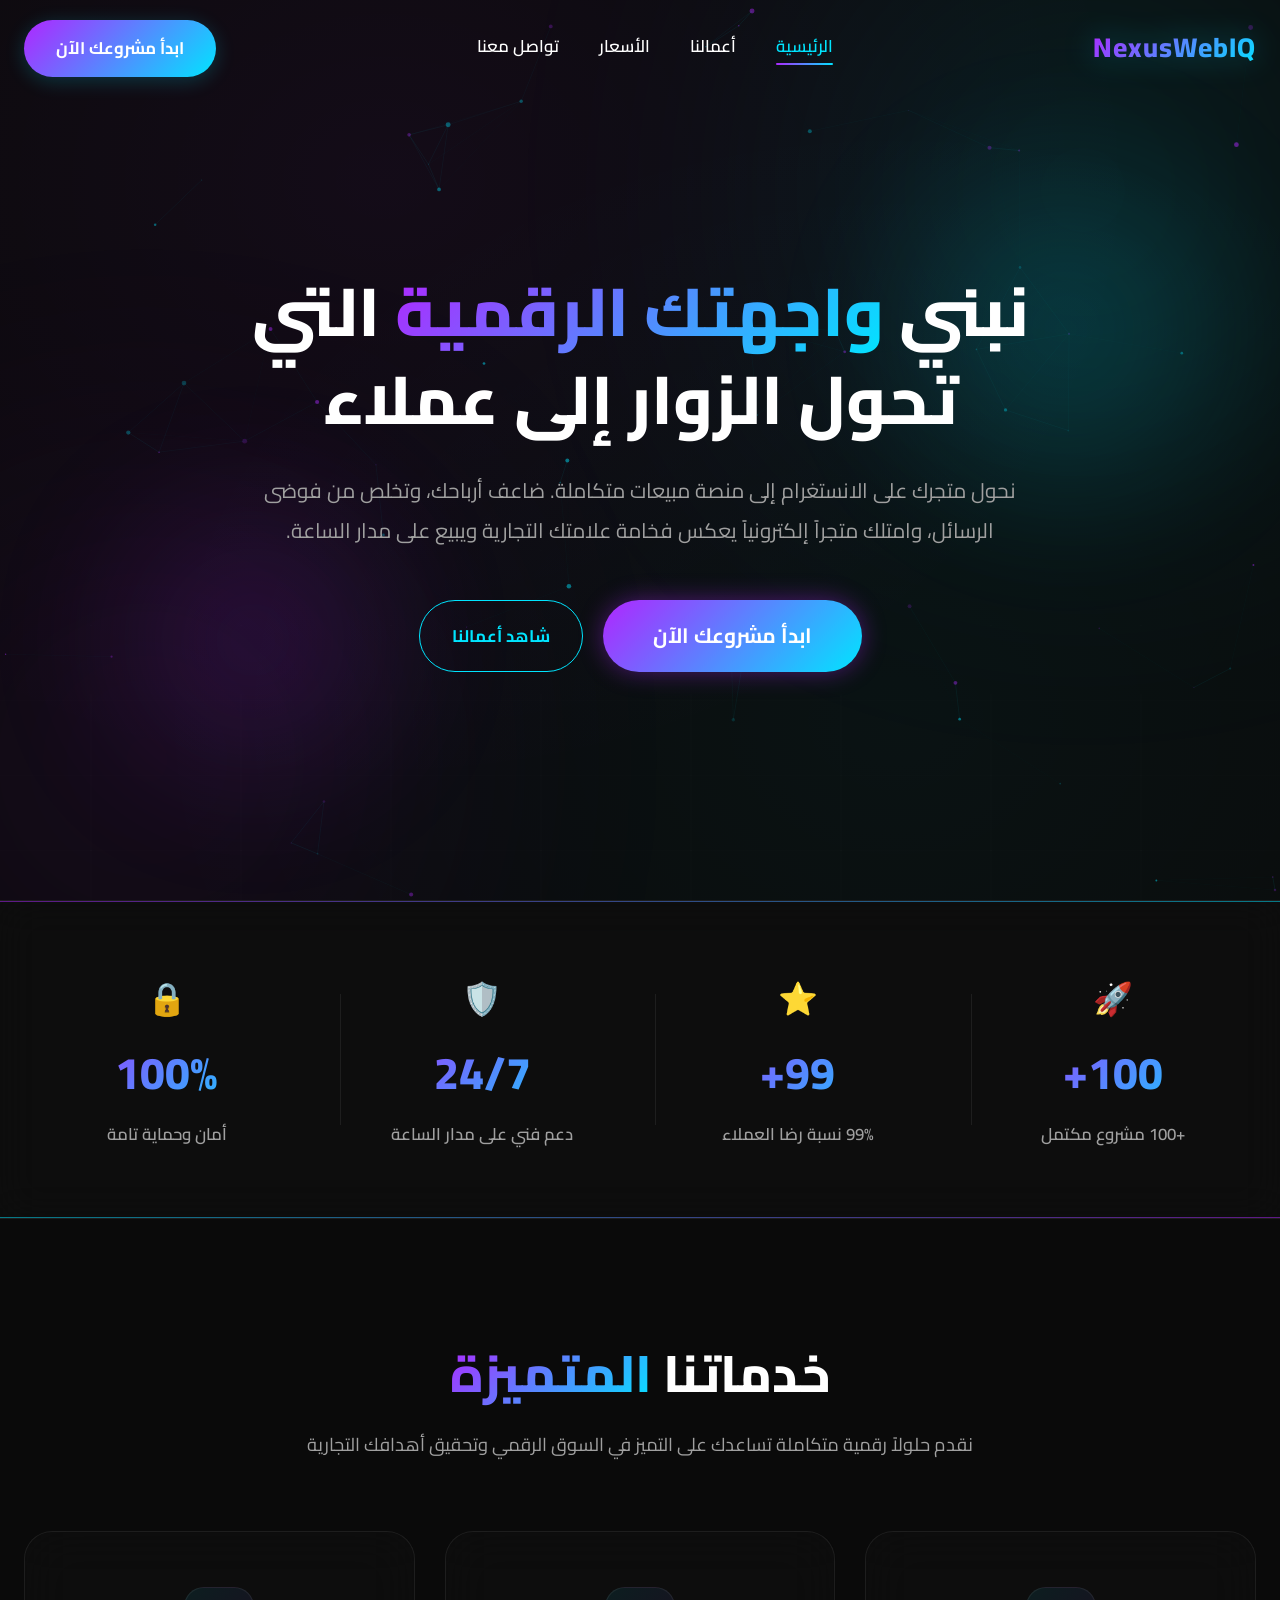
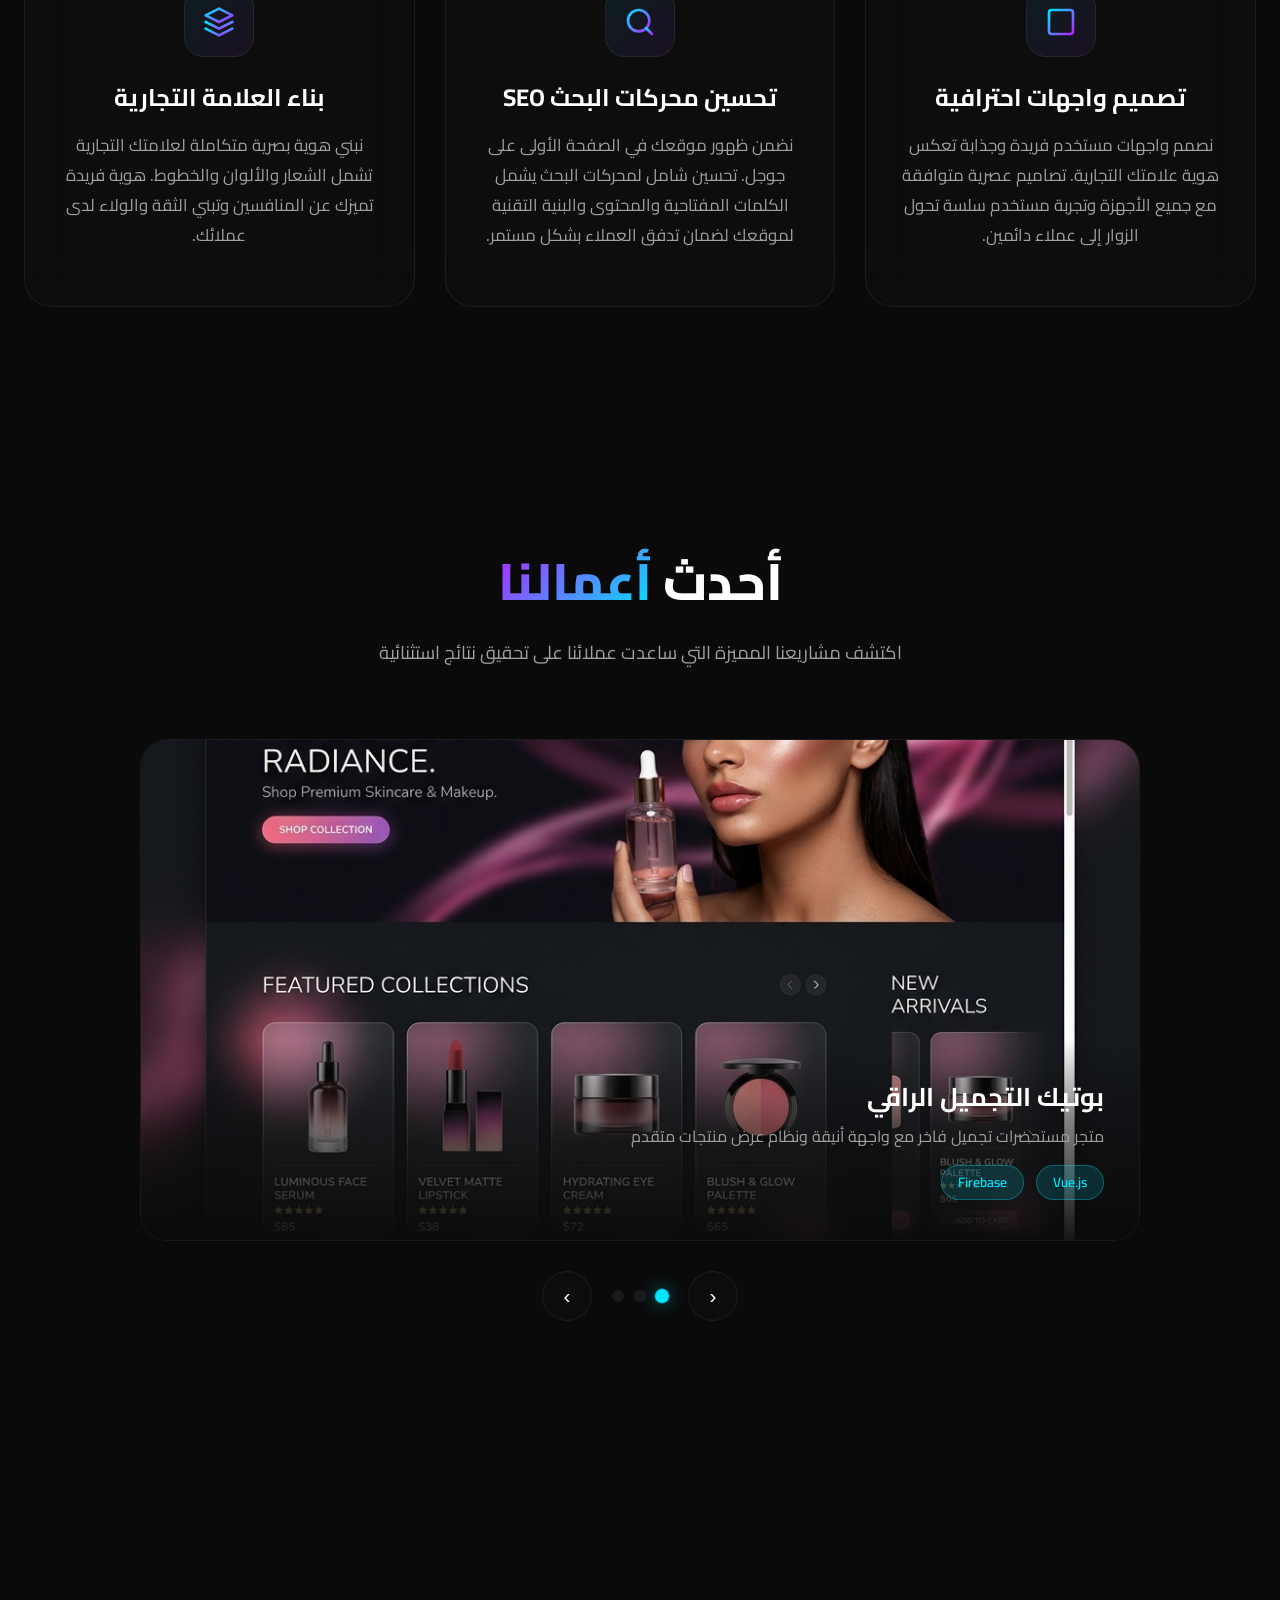
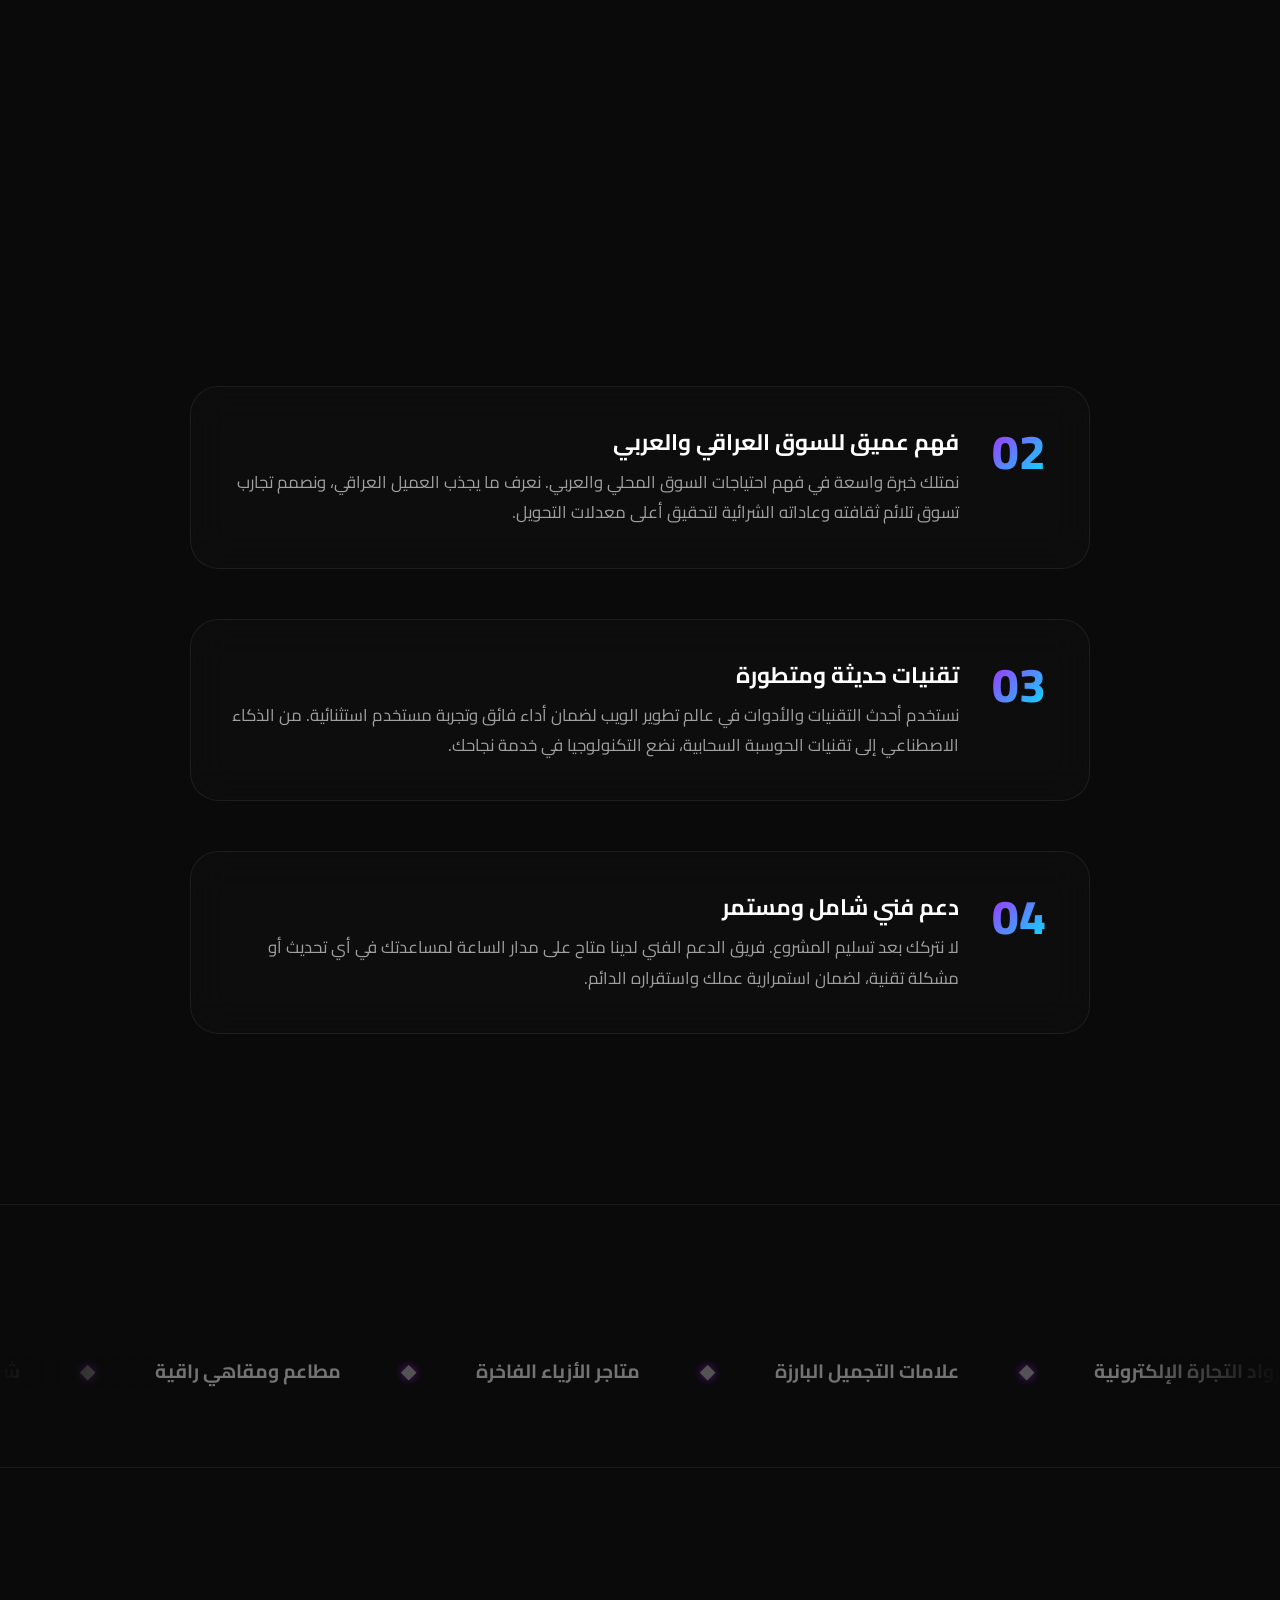
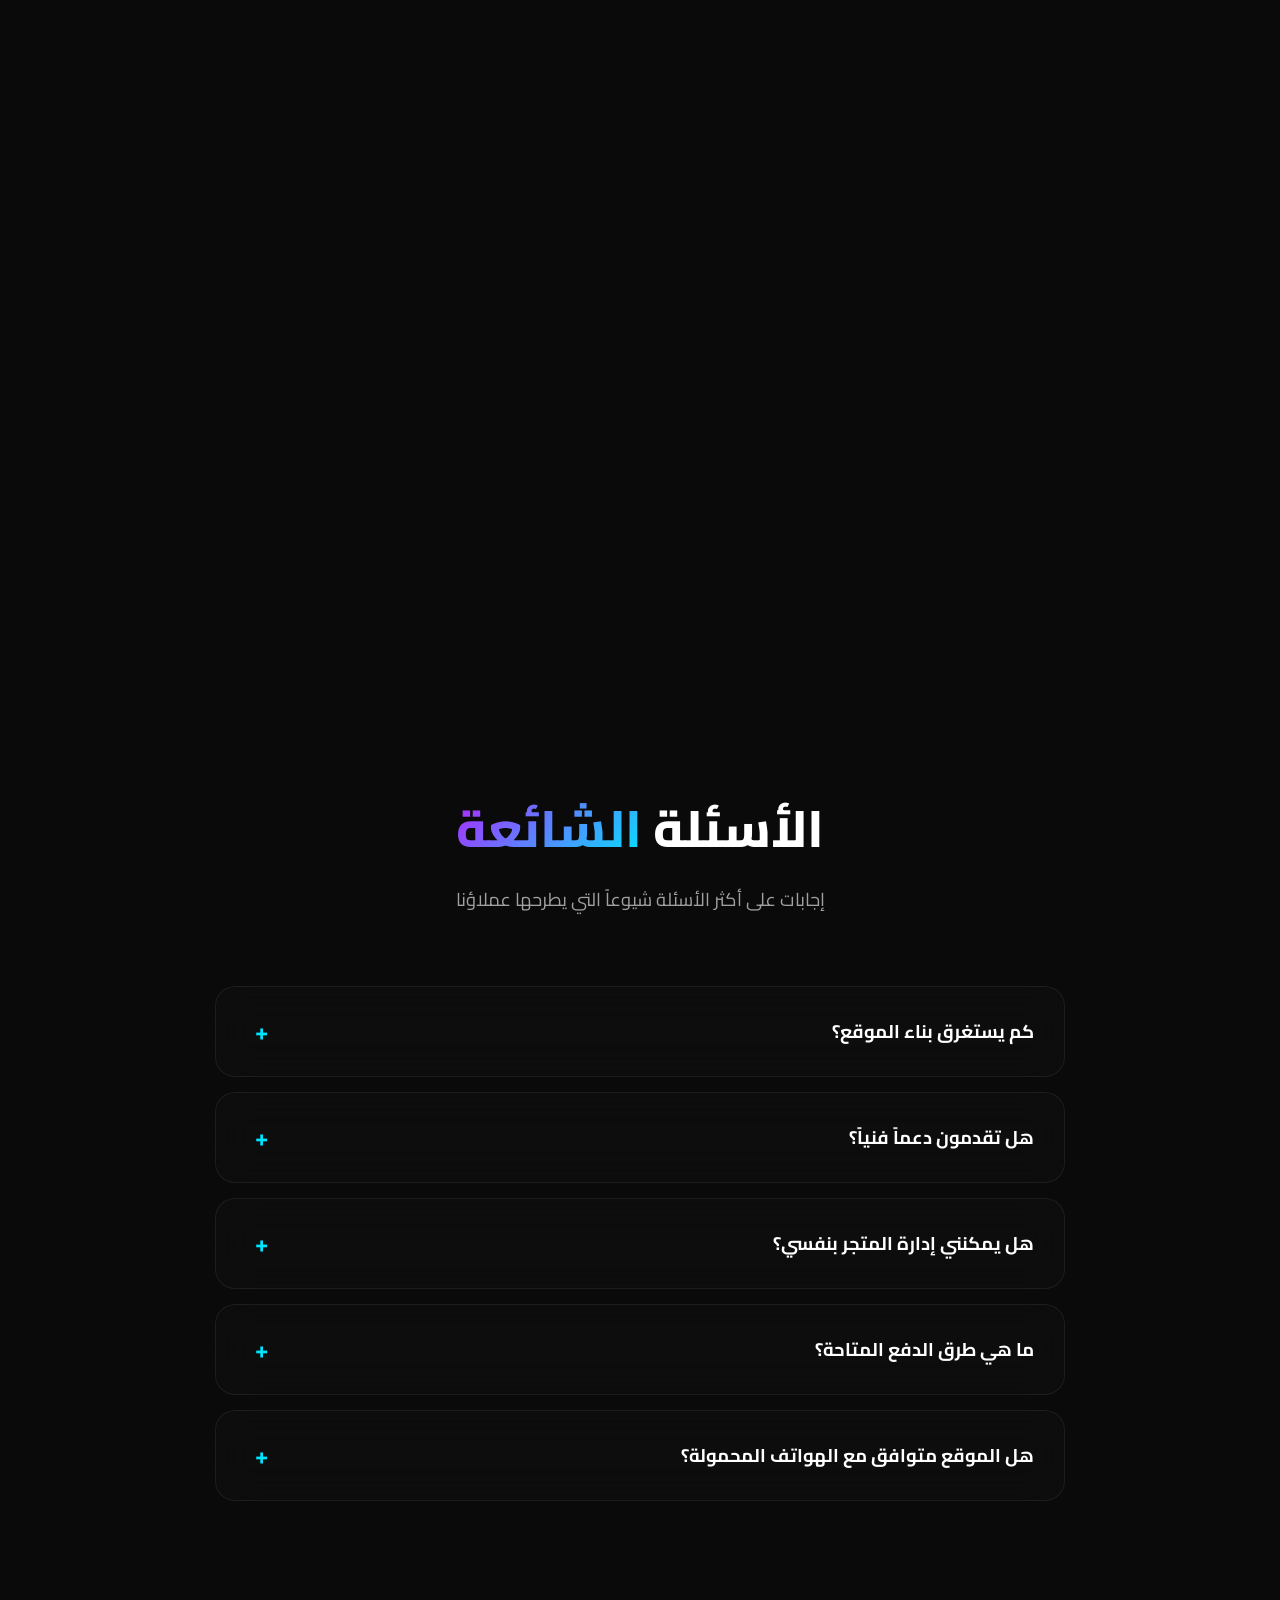
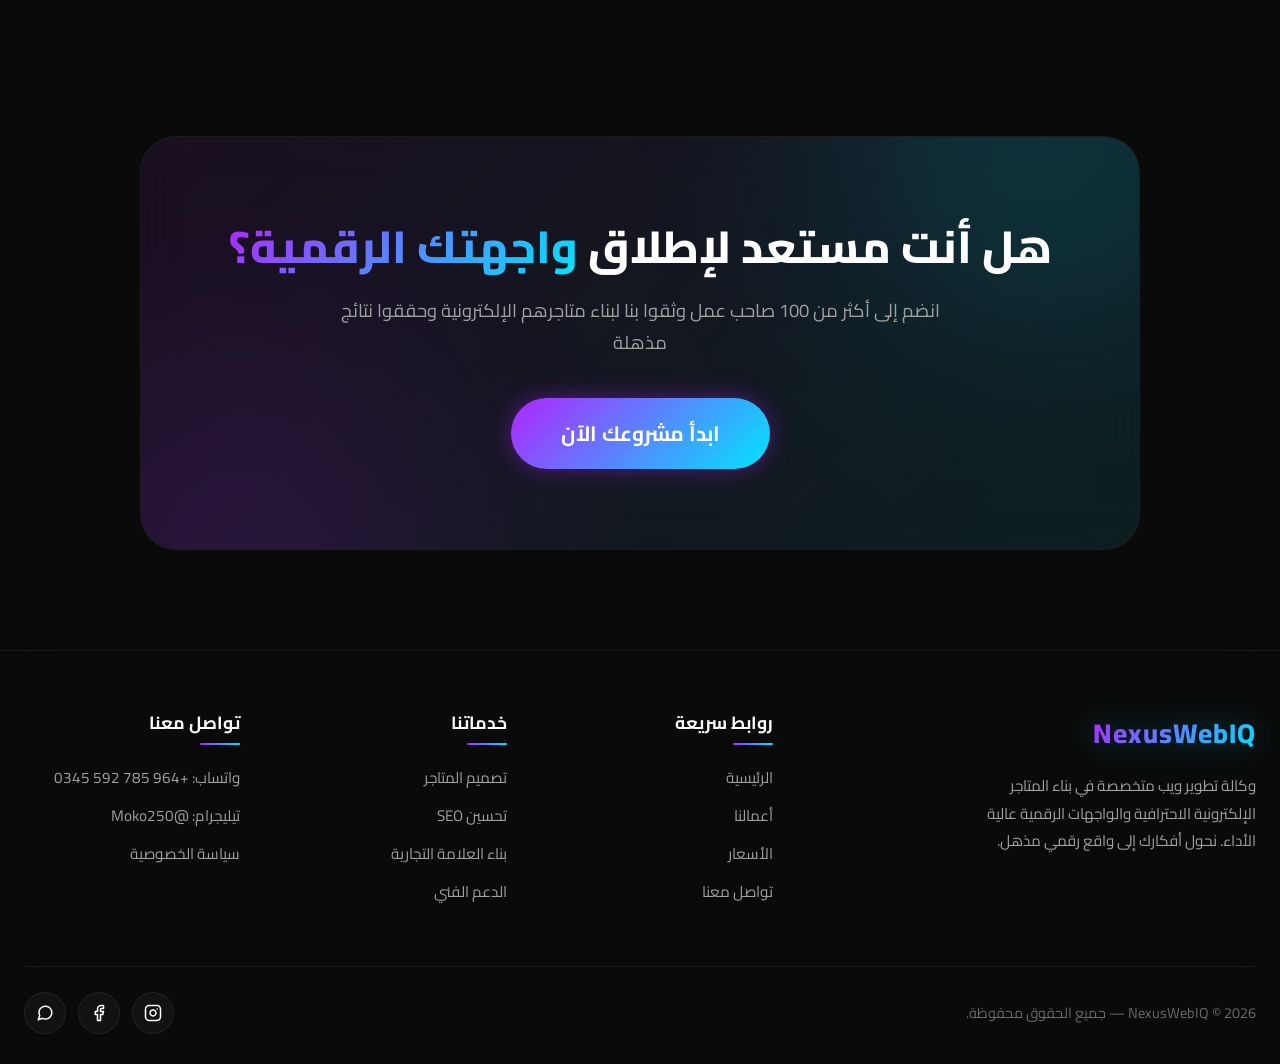
==== commit 602cc379: "Update SEO tags with Arabic and English branding" ====
--- a/index.html
+++ b/index.html
@@ -3,12 +3,12 @@
 <head>
     <meta charset="UTF-8">
     <meta name="viewport" content="width=device-width, initial-scale=1.0">
-    <title>NexusWebIQ — نبني واجهتك الرقمية بذكاء وسرعة فائقة</title>
-    <meta name="description" content="نحول متجرك على الانستغرام إلى منصة مبيعات متكاملة. ضاعف أرباحك، وتخلص من فوضى الرسائل، وامتلك متجراً يعكس فخامة علامتك التجارية. NexusWebIQ وكالة تطوير ويب متخصصة في بناء المتاجر الإلكترونية الاحترافية.">
+    <title>وكالة نيكسس ويب آي كيو للبرمجيات | NexusWebIQ</title>
+    <meta name="description" content="نيكسس ويب آي كيو (NexusWebIQ) - الوكالة الأولى لبناء المتاجر الإلكترونية والمواقع الاحترافية لبيجات الانستغرام والشركات في العراق بأسعار تنافسية وسرعة فائقة. نيكسس ويب اختيارك الأفضل للتطوير الرقمي.">
     <meta name="keywords" content="تصميم مواقع, متجر إلكتروني, تطوير ويب, NexusWebIQ, تصميم واجهات, SEO, تحسين محركات البحث">
     <meta name="author" content="NexusWebIQ">
-    <meta property="og:title" content="NexusWebIQ — نبني واجهتك الرقمية بذكاء وسرعة فائقة">
-    <meta property="og:description" content="وكالة تطوير ويب متخصصة في بناء المتاجر الإلكترونية الاحترافية والواجهات الرقمية عالية الأداء.">
+    <meta property="og:title" content="وكالة نيكسس ويب آي كيو للبرمجيات | NexusWebIQ">
+    <meta property="og:description" content="نيكسس ويب آي كيو (NexusWebIQ) - الوكالة الأولى لبناء المتاجر الإلكترونية والمواقع الاحترافية لبيجات الانستغرام والشركات في العراق بأسعار تنافسية وسرعة فائقة. نيكسس ويب اختيارك الأفضل للتطوير الرقمي.">
     <meta property="og:type" content="website">
     <link rel="preconnect" href="https://fonts.googleapis.com">
     <link rel="preconnect" href="https://fonts.gstatic.com" crossorigin>
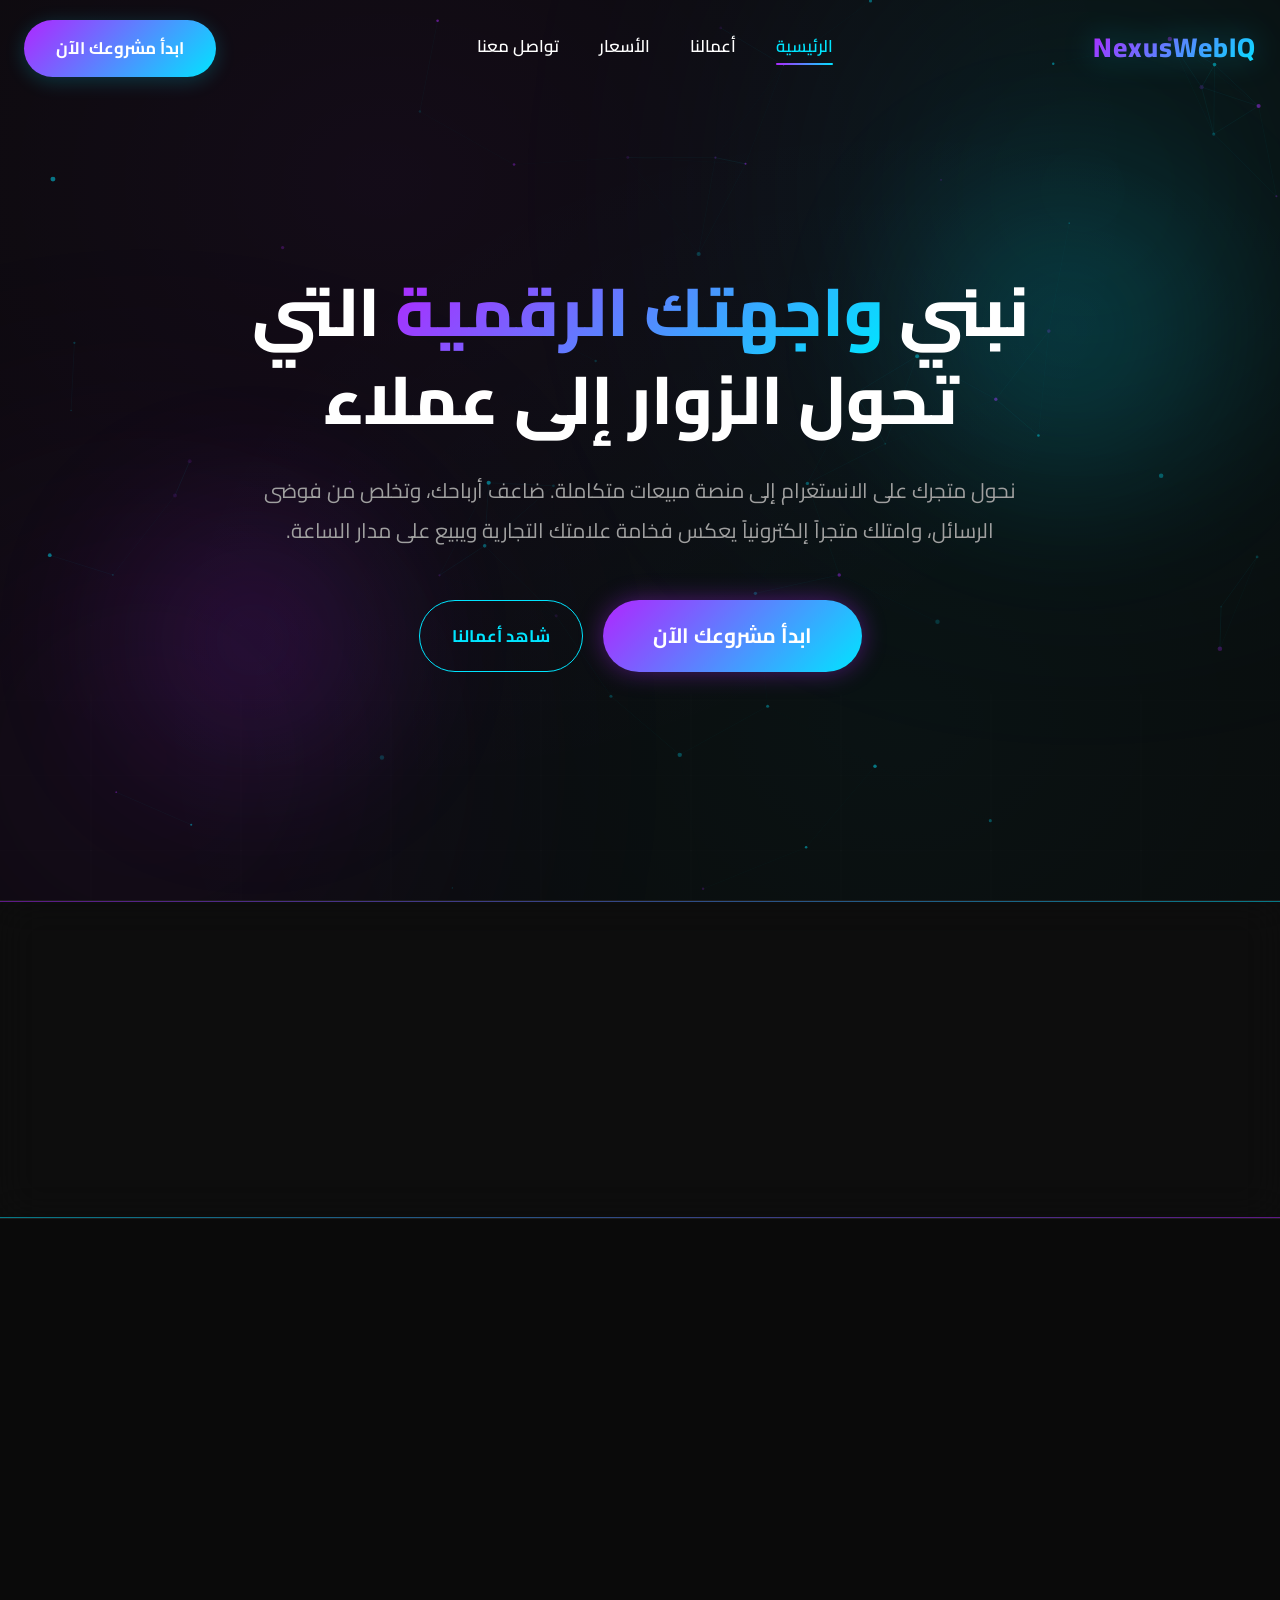
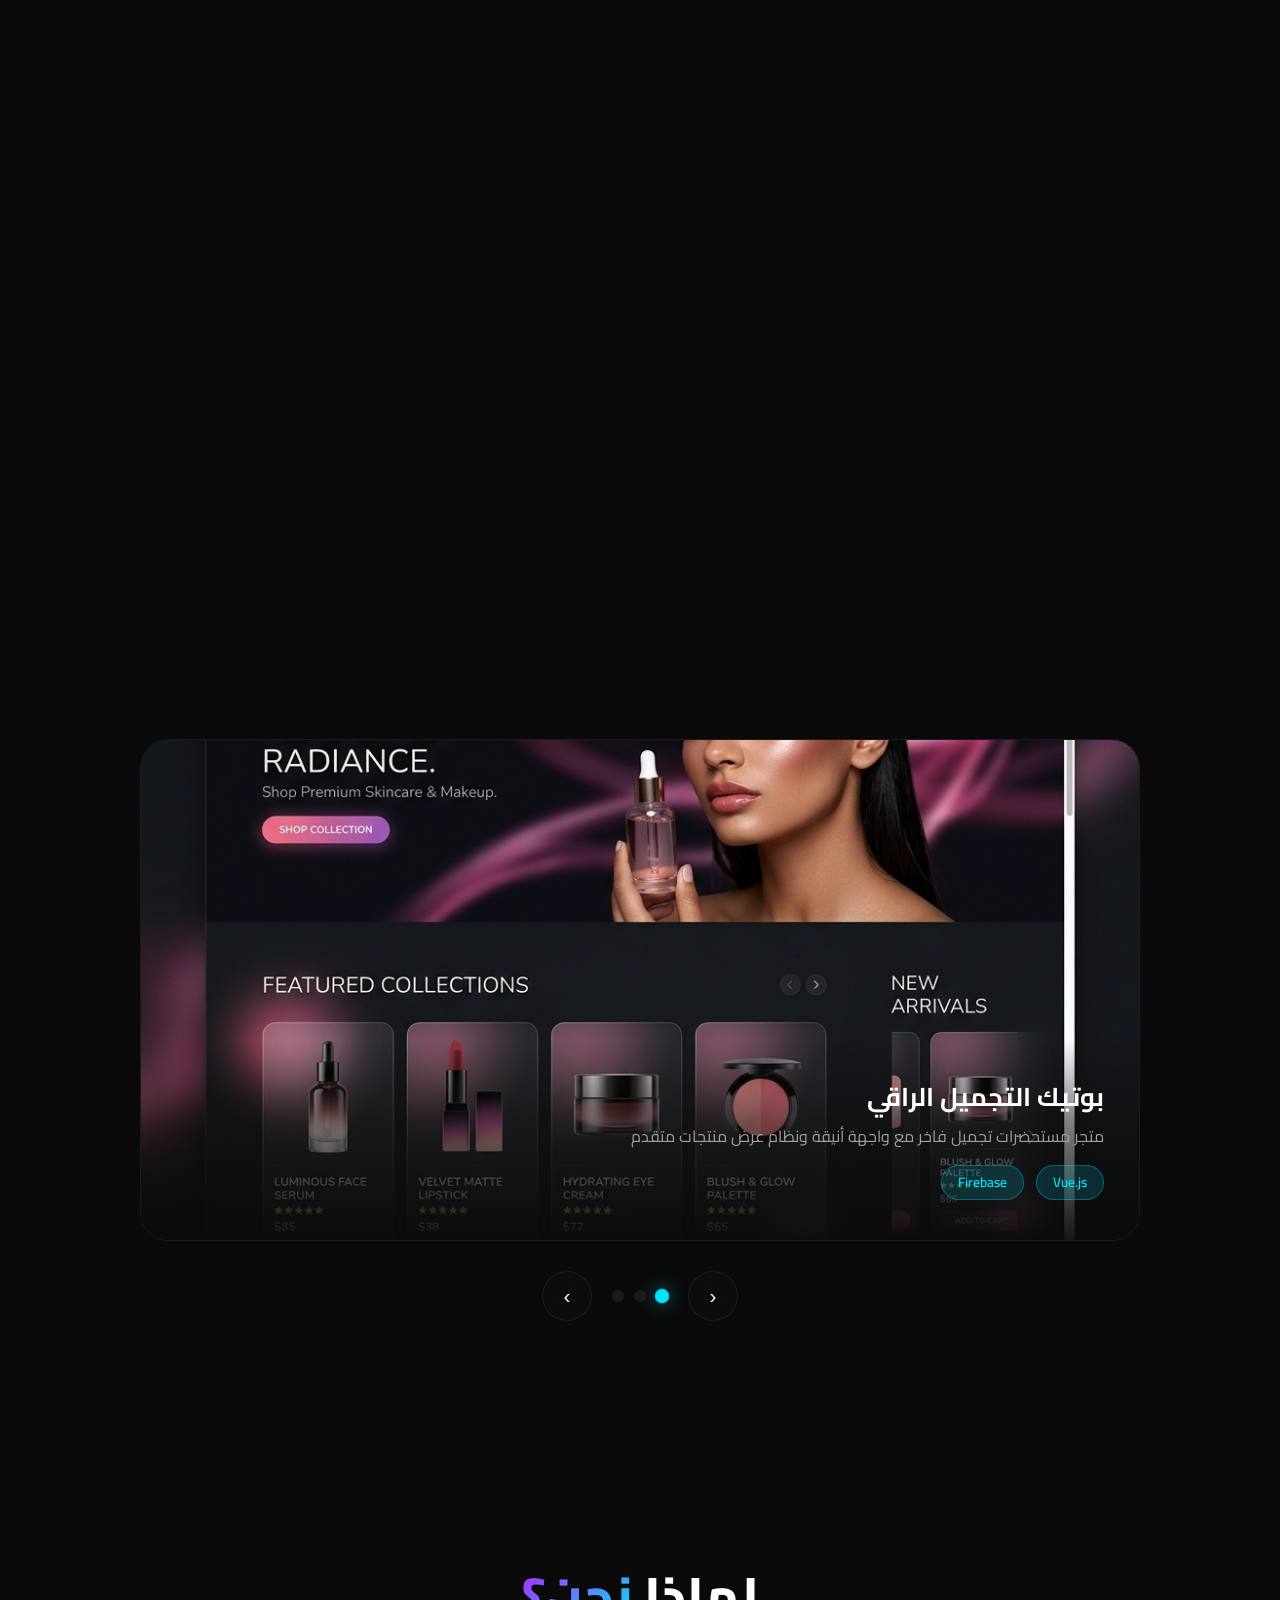
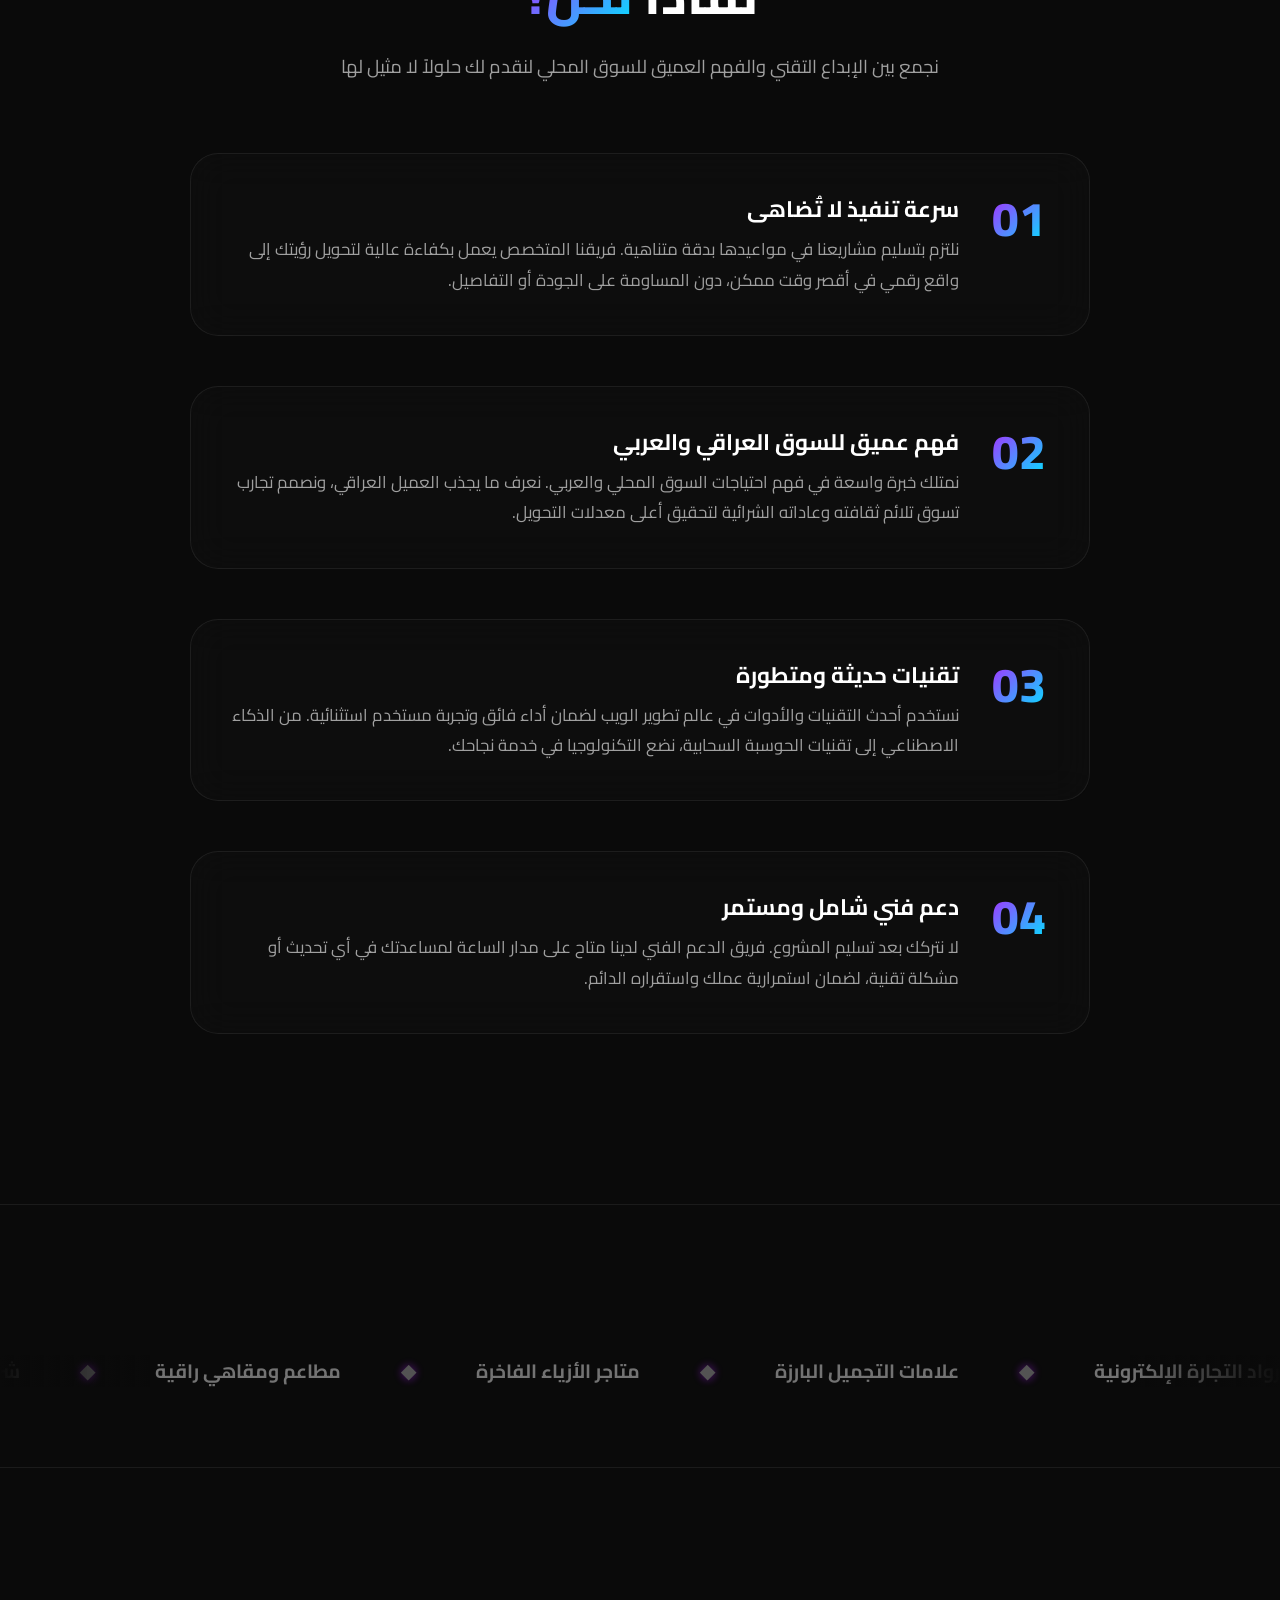
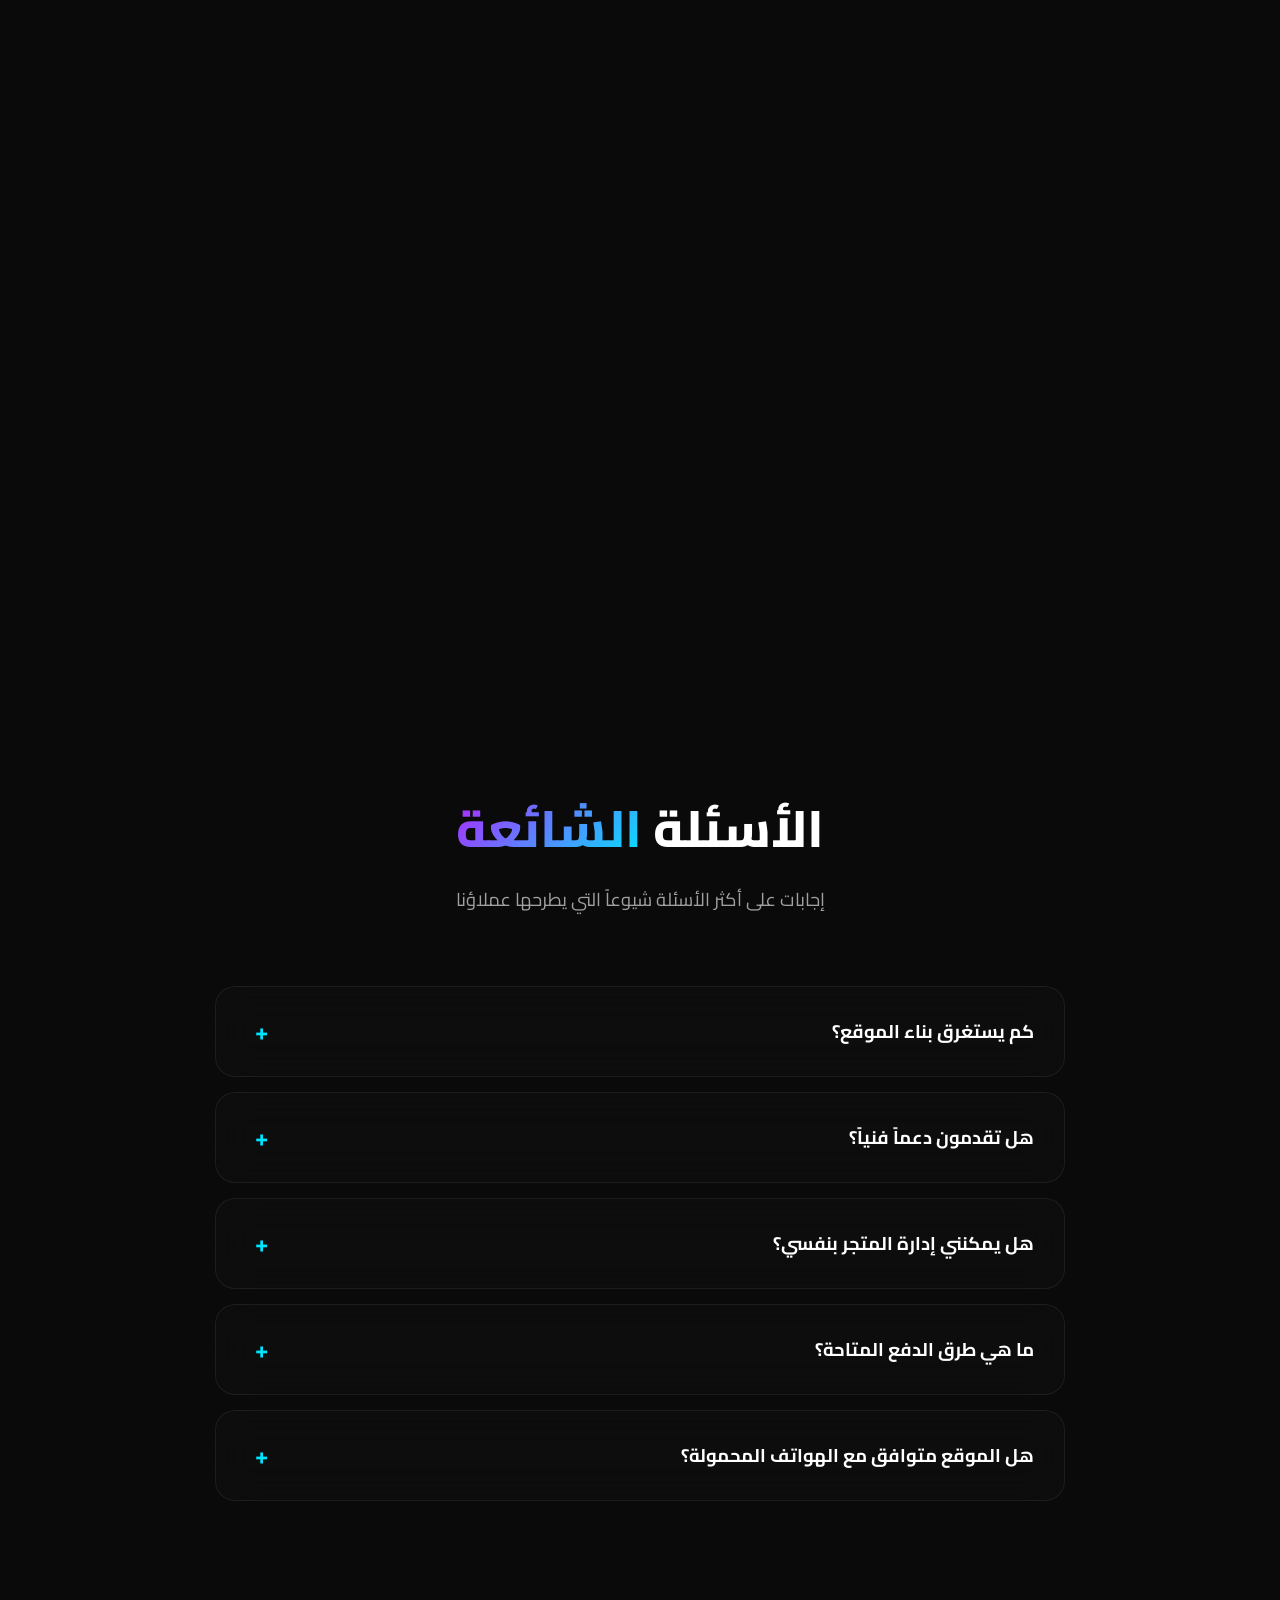
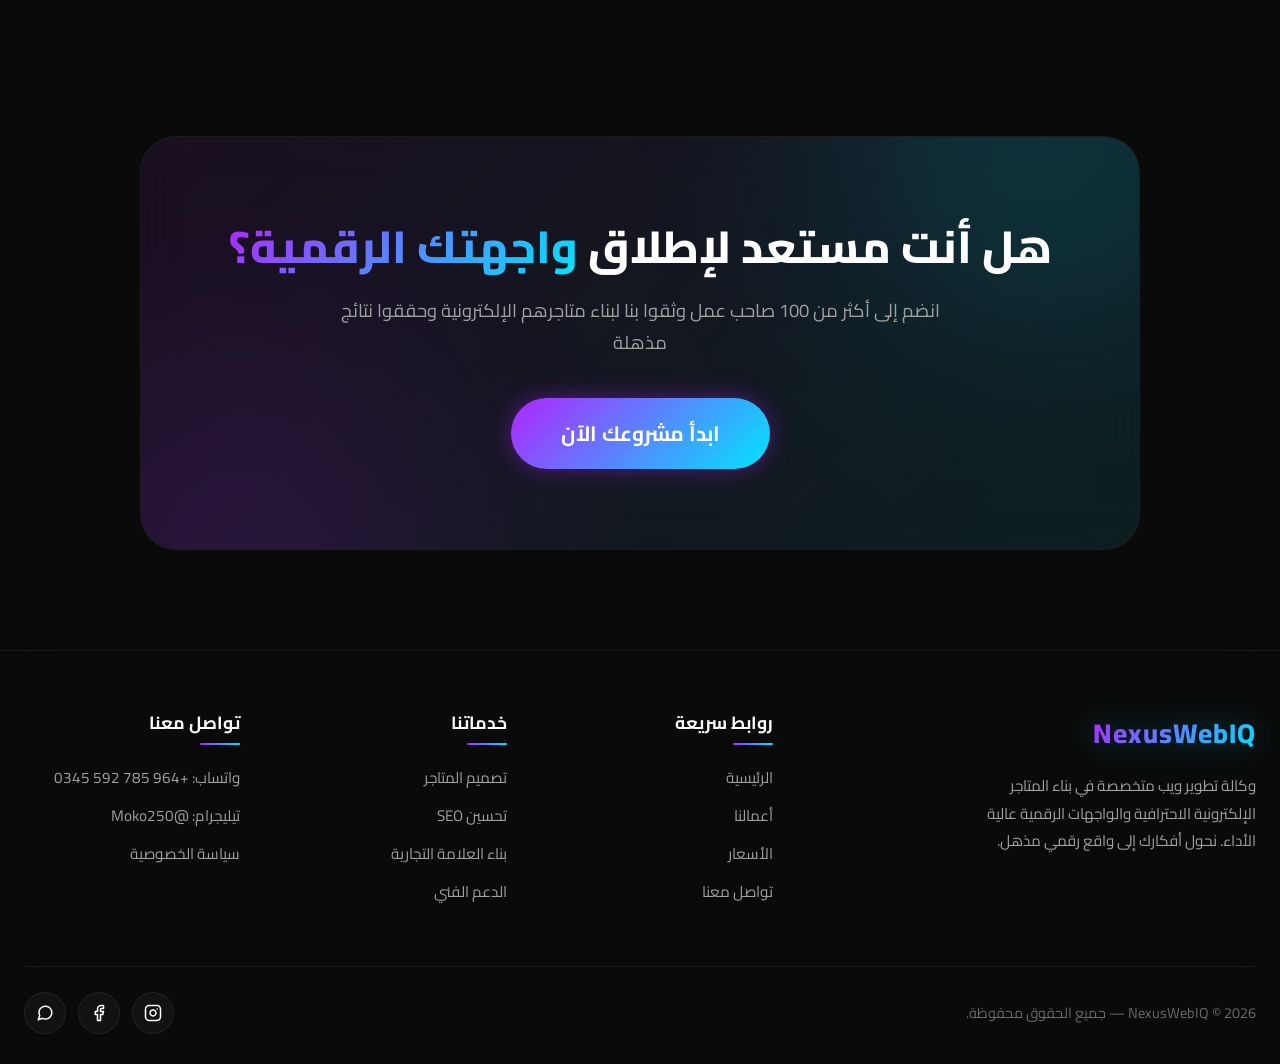
==== commit 61a59cbf: "Add favicon meta tags to index.html" ====
--- a/index.html
+++ b/index.html
@@ -14,6 +14,9 @@
     <link rel="preconnect" href="https://fonts.gstatic.com" crossorigin>
     <link href="https://fonts.googleapis.com/css2?family=Cairo:wght@300;400;600;700;800;900&display=swap" rel="stylesheet">
     <link rel="stylesheet" href="styles.css">
+    <link rel="icon" type="image/png" sizes="32x32" href="/favicon-32x32.png">
+    <link rel="icon" type="image/png" sizes="16x16" href="/favicon-16x16.png">
+    <link rel="apple-touch-icon" sizes="180x180" href="/apple-touch-icon.png">
 </head>
 <body>
     <!-- Background Effects -->
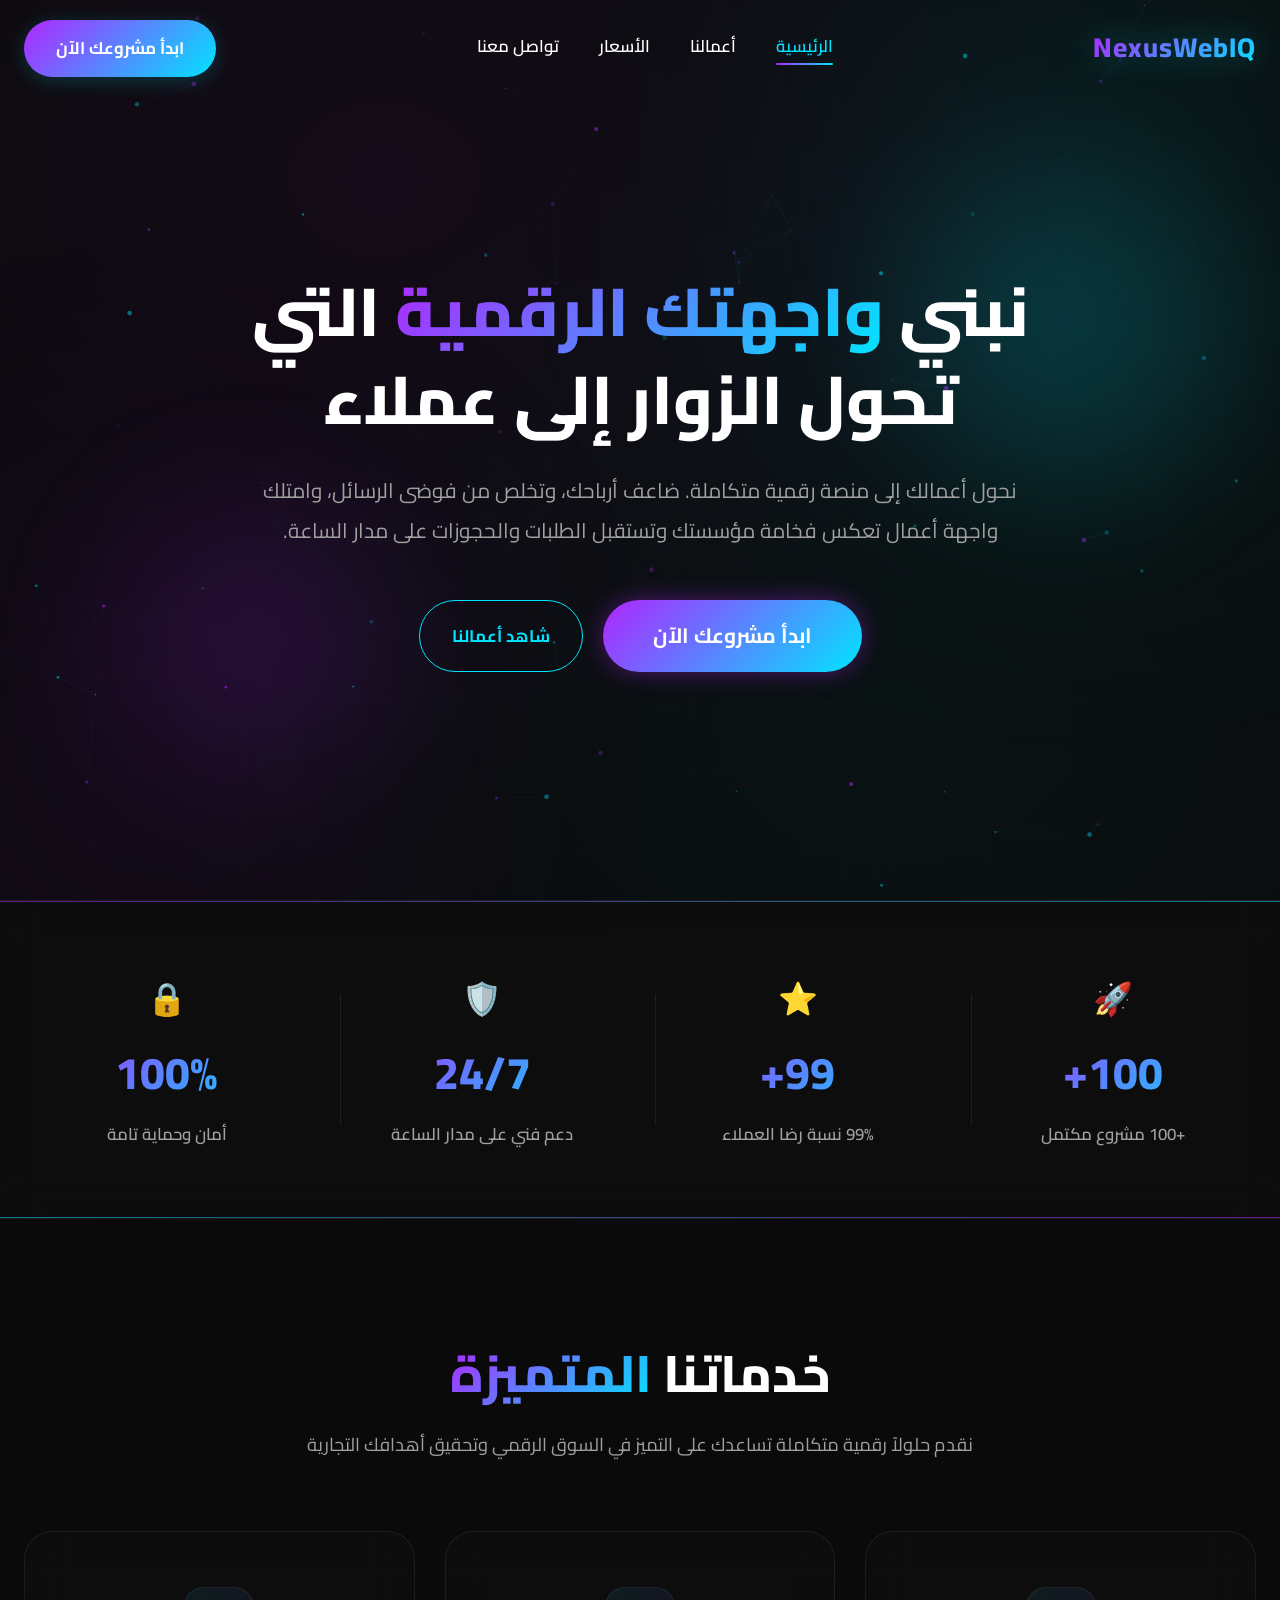
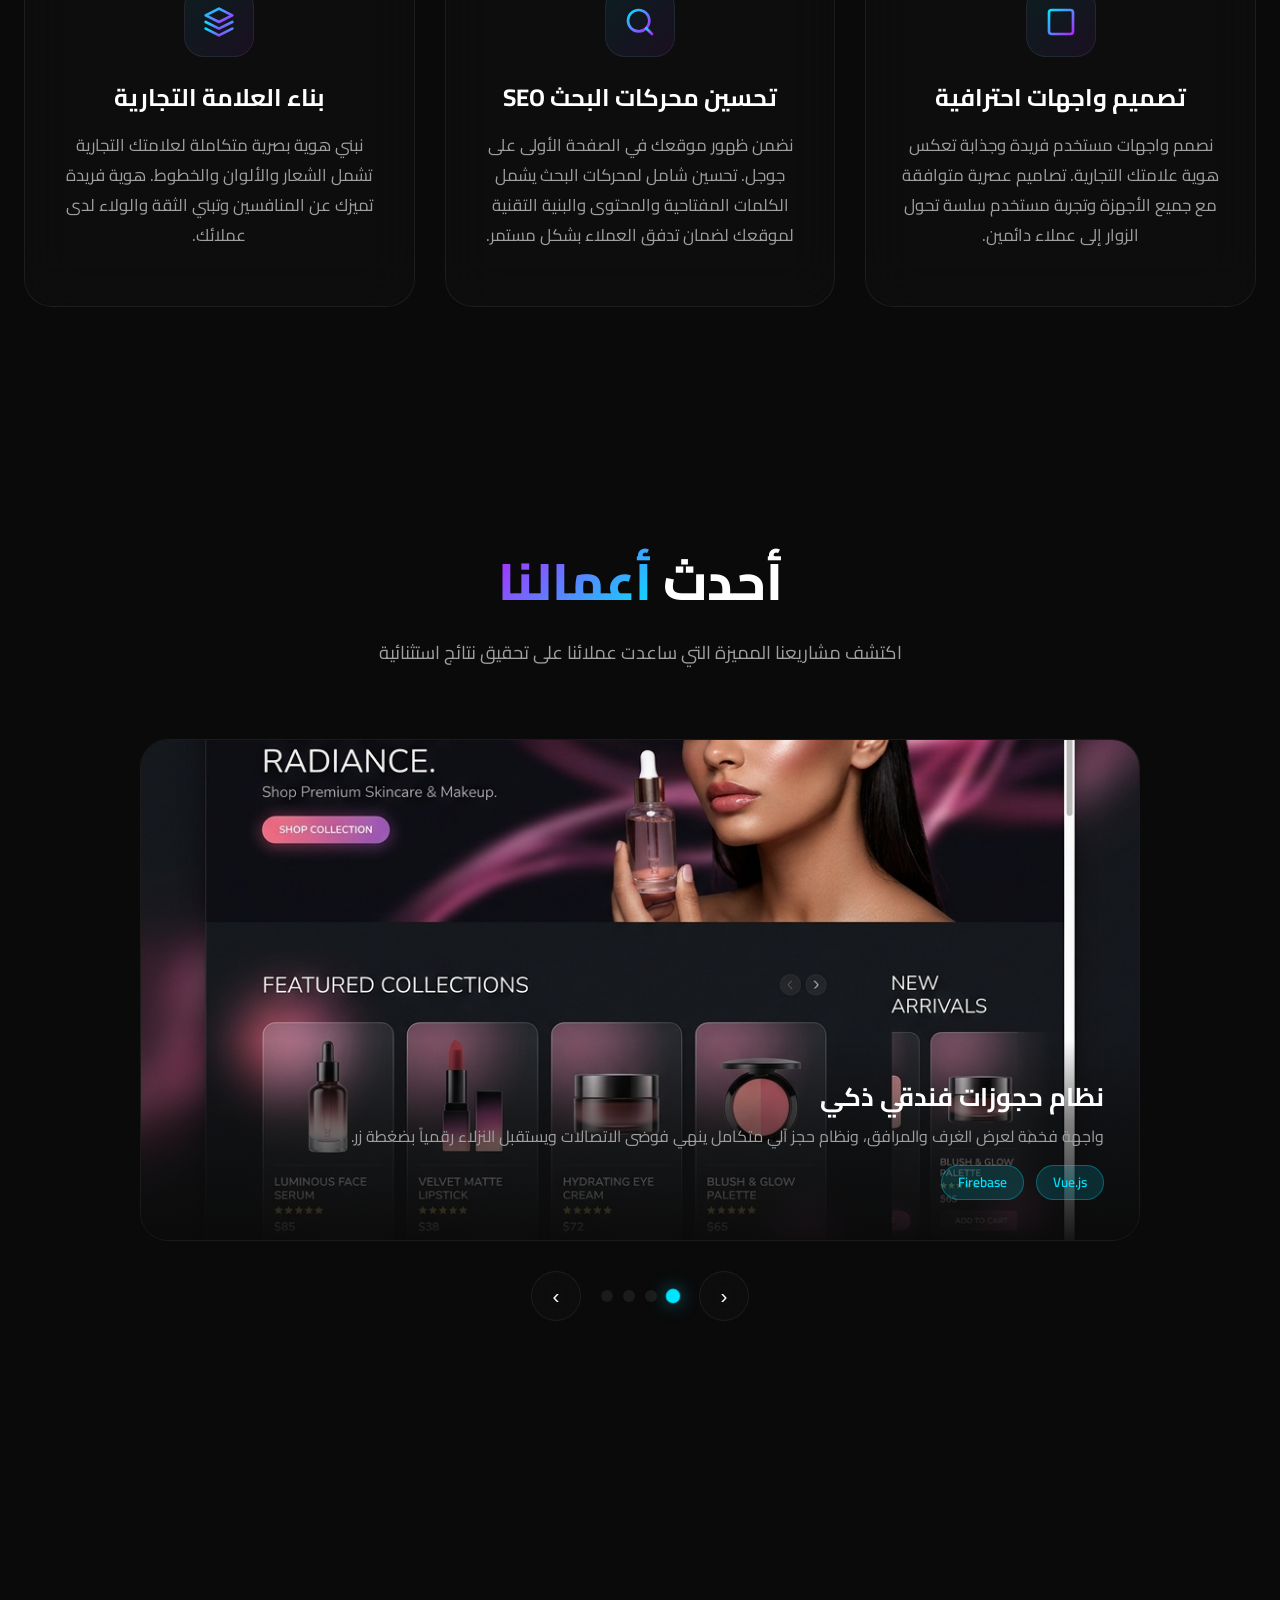
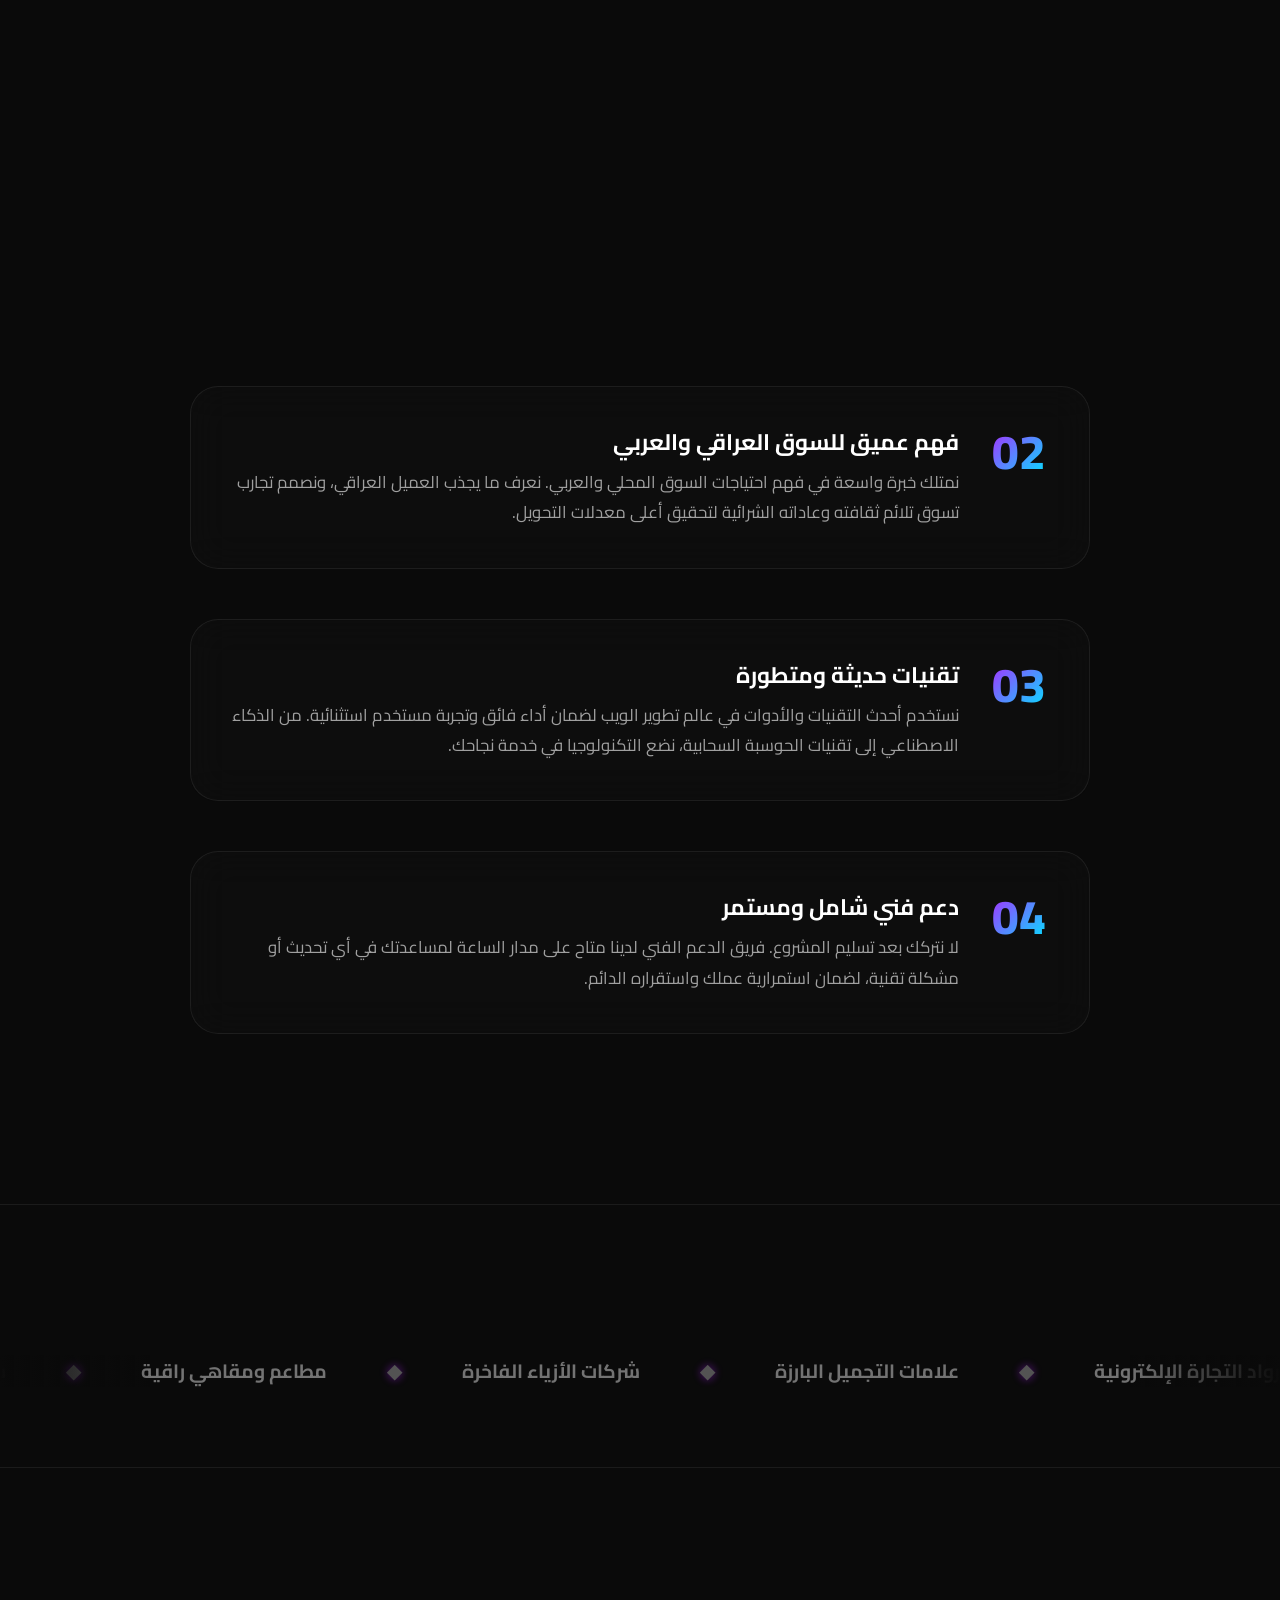
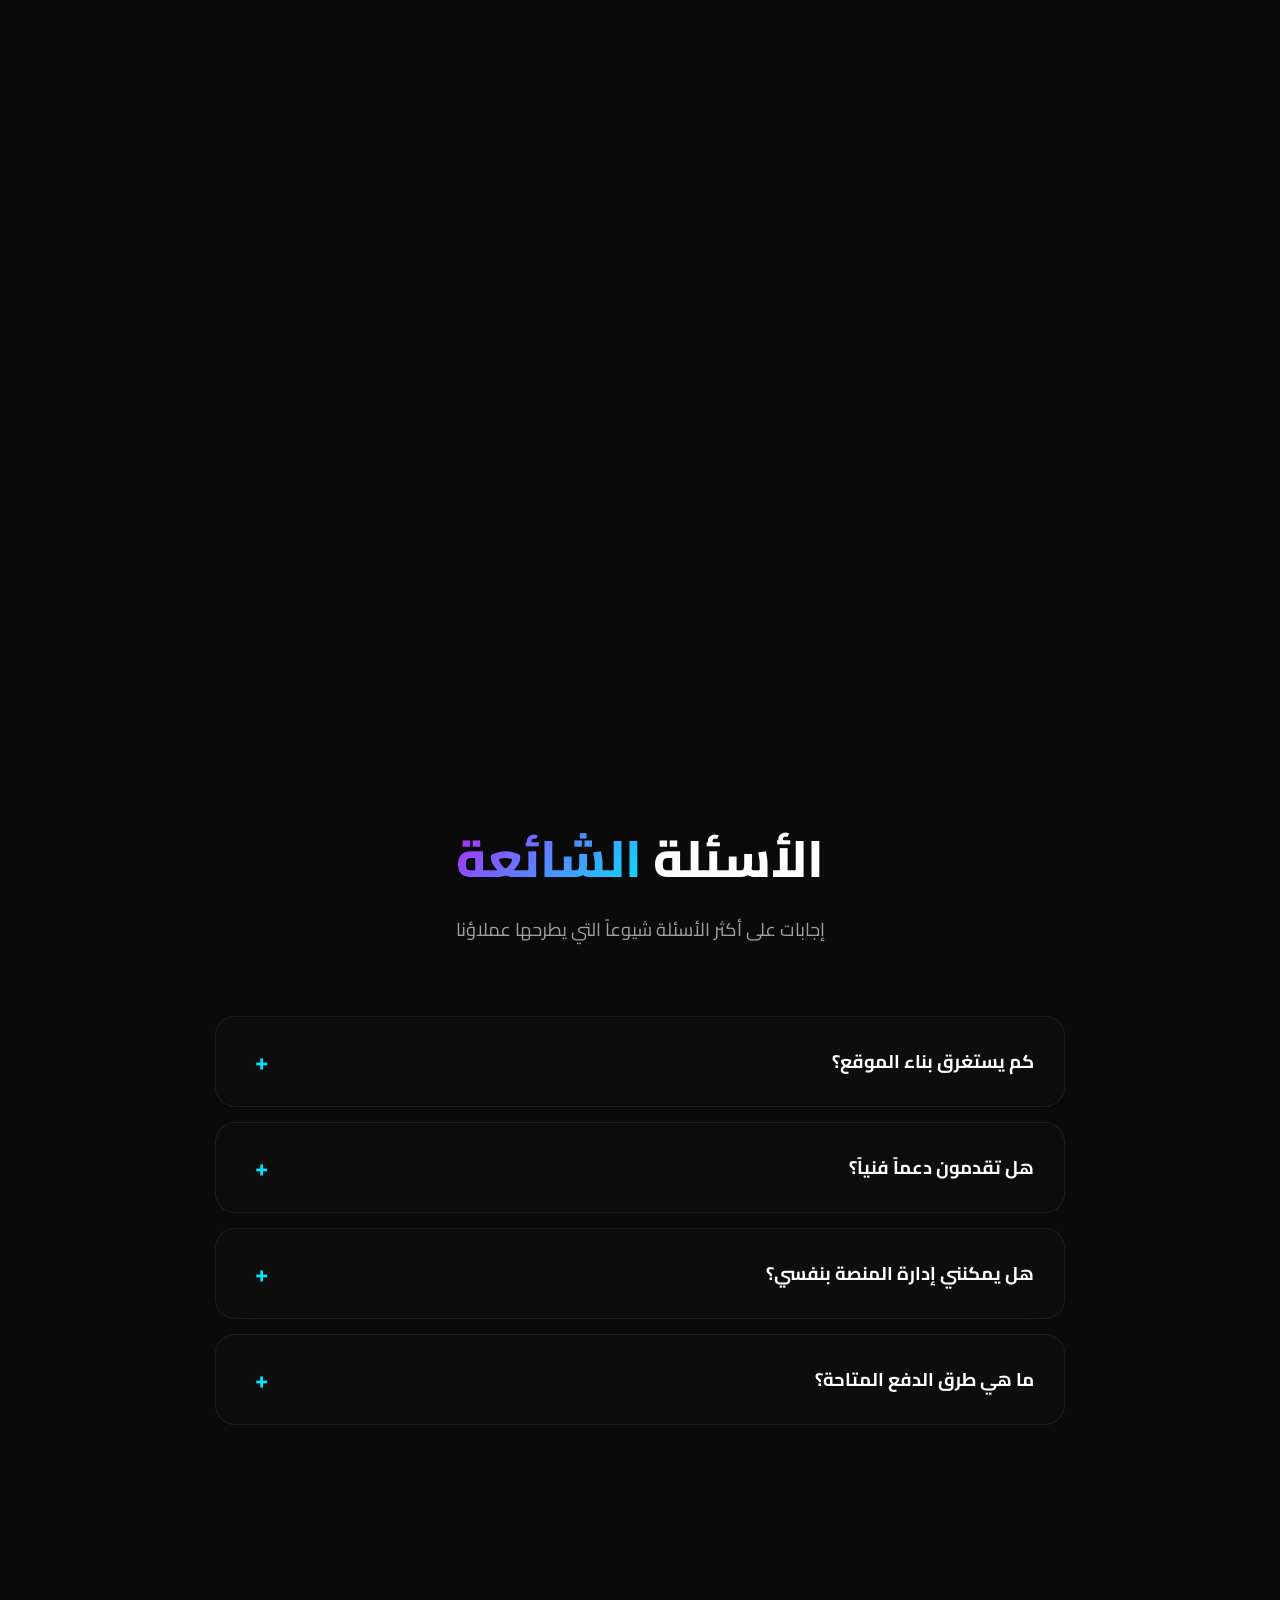
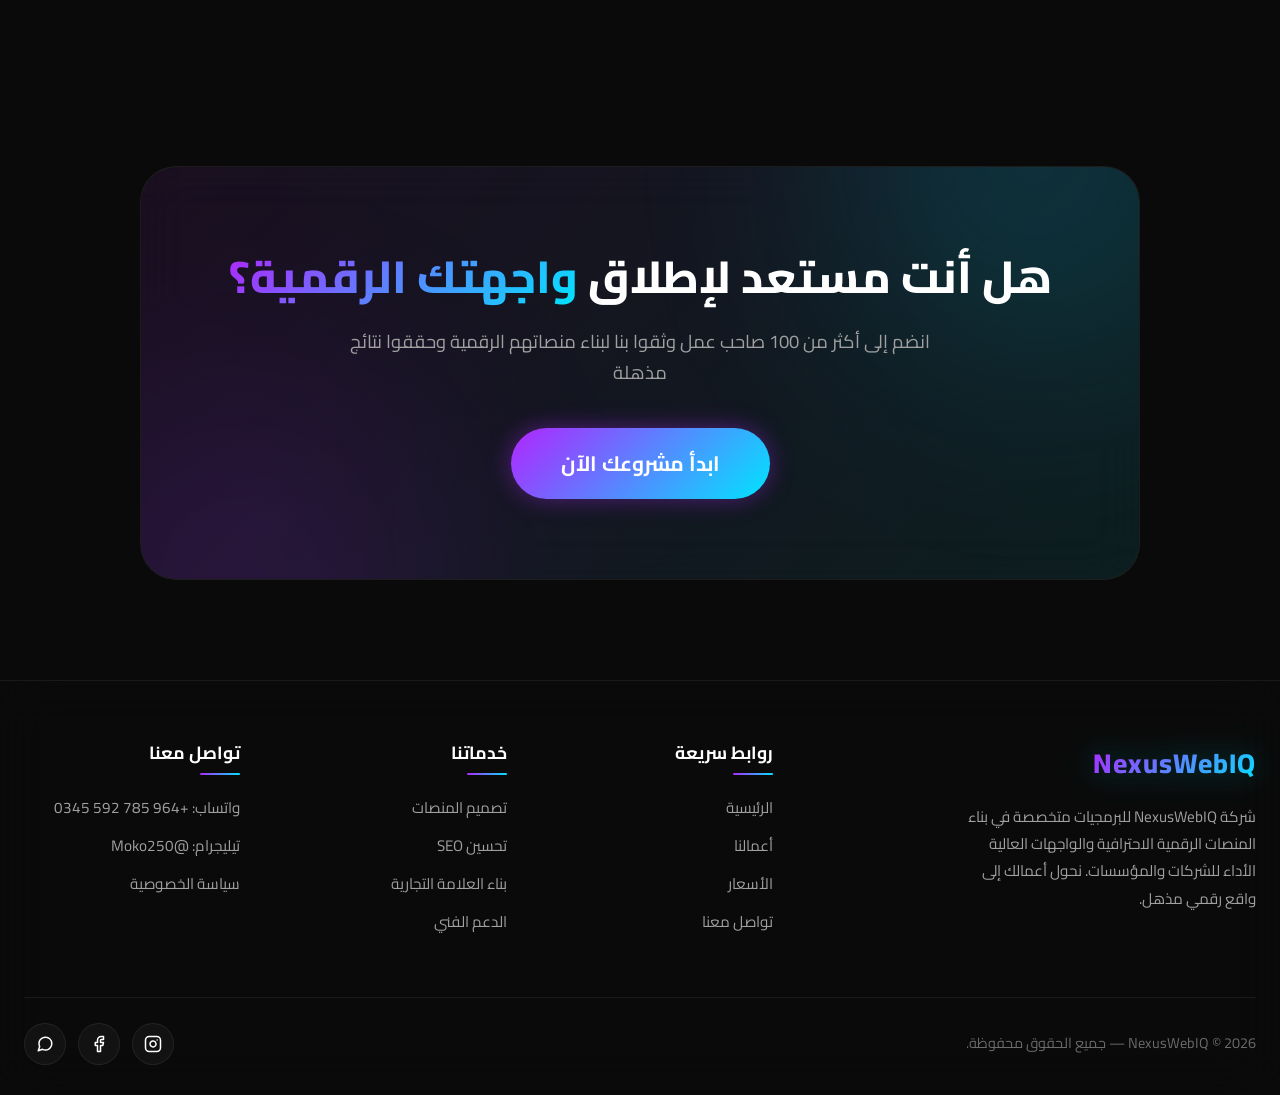
==== commit 78ae3769: "Update copy to B2B institutional terminology and add hotel booking portfolio item" ====
--- a/index.html
+++ b/index.html
@@ -63,7 +63,7 @@
         <div class="hero-float hero-float-2"></div>
         <div class="hero-content fade-in-up">
             <h1>نبني <span class="text-gradient">واجهتك الرقمية</span> التي تحول الزوار إلى عملاء</h1>
-            <h2>نحول متجرك على الانستغرام إلى منصة مبيعات متكاملة. ضاعف أرباحك، وتخلص من فوضى الرسائل، وامتلك متجراً إلكترونياً يعكس فخامة علامتك التجارية ويبيع على مدار الساعة.</h2>
+            <h2>نحول أعمالك إلى منصة رقمية متكاملة. ضاعف أرباحك، وتخلص من فوضى الرسائل، وامتلك واجهة أعمال تعكس فخامة مؤسستك وتستقبل الطلبات والحجوزات على مدار الساعة.</h2>
             <div class="hero-actions">
                 <a href="contact.html" class="btn btn-glow-large">ابدأ مشروعك الآن</a>
                 <a href="portfolio.html" class="btn btn-outline">شاهد أعمالنا</a>
@@ -157,10 +157,10 @@
             <div class="slider-wrapper fade-in-up">
                 <div class="slider-track" id="sliderTrack">
                     <div class="slide">
-                        <img src="assets/portfolio_perfume.png" alt="متجر عطور الفخامة" loading="lazy">
+                        <img src="assets/portfolio_perfume.png" alt="منصة عطور الفخامة" loading="lazy">
                         <div class="slide-overlay">
-                            <h3>متجر عطور الفخامة</h3>
-                            <p>متجر إلكتروني متكامل لبيع العطور الفاخرة مع نظام طلبات ذكي</p>
+                            <h3>منصة عطور الفخامة</h3>
+                            <p>منصة إلكترونية متكاملة لبيع العطور الفاخرة مع نظام طلبات ذكي</p>
                             <div>
                                 <span class="slide-tag">HTML5</span>
                                 <span class="slide-tag">CSS3</span>
@@ -169,9 +169,9 @@
                         </div>
                     </div>
                     <div class="slide">
-                        <img src="assets/portfolio_clothing.png" alt="متجر أزياء ستايل" loading="lazy">
+                        <img src="assets/portfolio_clothing.png" alt="منصة أزياء ستايل" loading="lazy">
                         <div class="slide-overlay">
-                            <h3>متجر أزياء ستايل</h3>
+                            <h3>منصة أزياء ستايل</h3>
                             <p>منصة أزياء عصرية مع تجربة تسوق سلسة ومعرض منتجات تفاعلي</p>
                             <div>
                                 <span class="slide-tag">React</span>
@@ -181,10 +181,21 @@
                         </div>
                     </div>
                     <div class="slide">
-                        <img src="assets/portfolio_cosmetics.png" alt="بوتيك التجميل الراقي" loading="lazy">
+                        <img src="assets/portfolio_cosmetics.png" alt="منصة التجميل الراقي" loading="lazy">
                         <div class="slide-overlay">
-                            <h3>بوتيك التجميل الراقي</h3>
-                            <p>متجر مستحضرات تجميل فاخر مع واجهة أنيقة ونظام عرض منتجات متقدم</p>
+                            <h3>منصة التجميل الراقي</h3>
+                            <p>منصة مستحضرات تجميل فاخرة مع واجهة أنيقة ونظام عرض منتجات متقدم</p>
+                            <div>
+                                <span class="slide-tag">Vue.js</span>
+                                <span class="slide-tag">Firebase</span>
+                            </div>
+                        </div>
+                    </div>
+                    <div class="slide">
+                        <img src="assets/portfolio_cosmetics.png" alt="نظام حجوزات فندقي ذكي" loading="lazy">
+                        <div class="slide-overlay">
+                            <h3>نظام حجوزات فندقي ذكي</h3>
+                            <p>واجهة فخمة لعرض الغرف والمرافق، ونظام حجز آلي متكامل ينهي فوضى الاتصالات ويستقبل النزلاء رقمياً بضغطة زر.</p>
                             <div>
                                 <span class="slide-tag">Vue.js</span>
                                 <span class="slide-tag">Firebase</span>
@@ -199,6 +210,7 @@
                     <button class="slider-dot active" data-index="0" aria-label="الشريحة 1"></button>
                     <button class="slider-dot" data-index="1" aria-label="الشريحة 2"></button>
                     <button class="slider-dot" data-index="2" aria-label="الشريحة 3"></button>
+                    <button class="slider-dot" data-index="3" aria-label="الشريحة 4"></button>
                 </div>
                 <button class="slider-btn" id="sliderNext" aria-label="التالي">›</button>
             </div>
@@ -250,19 +262,19 @@
             <div class="marquee-content">
                 <span>رواد التجارة الإلكترونية <span class="bullet">◆</span></span>
                 <span>علامات التجميل البارزة <span class="bullet">◆</span></span>
-                <span>متاجر الأزياء الفاخرة <span class="bullet">◆</span></span>
+                <span>شركات الأزياء الفاخرة <span class="bullet">◆</span></span>
                 <span>مطاعم ومقاهي راقية <span class="bullet">◆</span></span>
                 <span>شركات التقنية الناشئة <span class="bullet">◆</span></span>
-                <span>متاجر العطور والعود <span class="bullet">◆</span></span>
+                <span>مؤسسات العطور والعود <span class="bullet">◆</span></span>
                 <span>صالونات ومراكز التجميل <span class="bullet">◆</span></span>
                 <span>وكالات السفر والسياحة <span class="bullet">◆</span></span>
                 <!-- Duplicate for seamless scroll -->
                 <span>رواد التجارة الإلكترونية <span class="bullet">◆</span></span>
                 <span>علامات التجميل البارزة <span class="bullet">◆</span></span>
-                <span>متاجر الأزياء الفاخرة <span class="bullet">◆</span></span>
+                <span>شركات الأزياء الفاخرة <span class="bullet">◆</span></span>
                 <span>مطاعم ومقاهي راقية <span class="bullet">◆</span></span>
                 <span>شركات التقنية الناشئة <span class="bullet">◆</span></span>
-                <span>متاجر العطور والعود <span class="bullet">◆</span></span>
+                <span>مؤسسات العطور والعود <span class="bullet">◆</span></span>
                 <span>صالونات ومراكز التجميل <span class="bullet">◆</span></span>
                 <span>وكالات السفر والسياحة <span class="bullet">◆</span></span>
             </div>
@@ -277,13 +289,13 @@
             <div class="testimonials-grid">
                 <div class="glass-card testimonial-card fade-in-up" style="transition-delay: 0.1s;">
                     <div class="testimonial-stars">★★★★★</div>
-                    <p class="testimonial-text">والله من أفضل القرارات اللي اتخذتها لعملي. كان عندي حساب انستغرام بس وكنت أضيع وقت بالرسائل. بعد ما بنولي المتجر، المبيعات تضاعفت خلال شهر واحد والعملاء صاروا يطلبون مباشرة بدون ما أرد على كل واحد.</p>
+                    <p class="testimonial-text">والله من أفضل القرارات اللي اتخذتها لعملي. كان اعتمادي على الطرق التقليدية وكنت أضيع وقت بالرسائل والاتصالات. بعد ما بنولي المنصة الرقمية، المبيعات تضاعفت خلال شهر واحد والعملاء صاروا يطلبون مباشرة بدون ما أرد على كل واحد.</p>
                     <div class="testimonial-author">أحمد الربيعي</div>
-                    <div class="testimonial-role">صاحب متجر عطور — بغداد</div>
+                    <div class="testimonial-role">مدير مؤسسة تجارية — بغداد</div>
                 </div>
                 <div class="glass-card testimonial-card fade-in-up" style="transition-delay: 0.2s;">
                     <div class="testimonial-stars">★★★★★</div>
-                    <p class="testimonial-text">الفريق محترف جداً ويفهم السوق العراقي. صمموا لي متجر إلكتروني راقي خلال أسبوع بس! لوحة التحكم سهلة وأدير كل شي بنفسي الحين. أنصح كل صاحب عمل يتعامل وياهم بدون تردد.</p>
+                    <p class="testimonial-text">الفريق محترف جداً ويفهم السوق العراقي. صمموا لي منصة أعمال راقية خلال أسبوع بس! لوحة التحكم سهلة وأدير كل شي بنفسي الحين. أنصح كل صاحب عمل يتعامل وياهم بدون تردد.</p>
                     <div class="testimonial-author">سارة المالكي</div>
                     <div class="testimonial-role">مؤسسة براند مستحضرات تجميل — أربيل</div>
                 </div>
@@ -327,7 +339,7 @@
                 </div>
                 <div class="faq-item fade-in-up" style="transition-delay: 0.3s;">
                     <button class="faq-question" aria-expanded="false">
-                        <span>هل يمكنني إدارة المتجر بنفسي؟</span>
+                        <span>هل يمكنني إدارة المنصة بنفسي؟</span>
                         <span class="faq-icon">+</span>
                     </button>
                     <div class="faq-answer">
@@ -369,7 +381,7 @@
                 <div class="cta-glow cta-glow-1"></div>
                 <div class="cta-glow cta-glow-2"></div>
                 <h2>هل أنت مستعد لإطلاق <span class="text-gradient">واجهتك الرقمية؟</span></h2>
-                <p>انضم إلى أكثر من 100 صاحب عمل وثقوا بنا لبناء متاجرهم الإلكترونية وحققوا نتائج مذهلة</p>
+                <p>انضم إلى أكثر من 100 صاحب عمل وثقوا بنا لبناء منصاتهم الرقمية وحققوا نتائج مذهلة</p>
                 <a href="contact.html" class="btn btn-glow-large">ابدأ مشروعك الآن</a>
             </div>
         </div>
@@ -381,7 +393,7 @@
             <div class="footer-grid">
                 <div class="footer-brand">
                     <a href="index.html" class="logo">NexusWebIQ</a>
-                    <p>وكالة تطوير ويب متخصصة في بناء المتاجر الإلكترونية الاحترافية والواجهات الرقمية عالية الأداء. نحول أفكارك إلى واقع رقمي مذهل.</p>
+                    <p>شركة NexusWebIQ للبرمجيات متخصصة في بناء المنصات الرقمية الاحترافية والواجهات العالية الأداء للشركات والمؤسسات. نحول أعمالك إلى واقع رقمي مذهل.</p>
                 </div>
                 <div class="footer-col">
                     <h4>روابط سريعة</h4>
@@ -392,7 +404,7 @@
                 </div>
                 <div class="footer-col">
                     <h4>خدماتنا</h4>
-                    <a href="#">تصميم المتاجر</a>
+                    <a href="#">تصميم المنصات</a>
                     <a href="#">تحسين SEO</a>
                     <a href="#">بناء العلامة التجارية</a>
                     <a href="#">الدعم الفني</a>
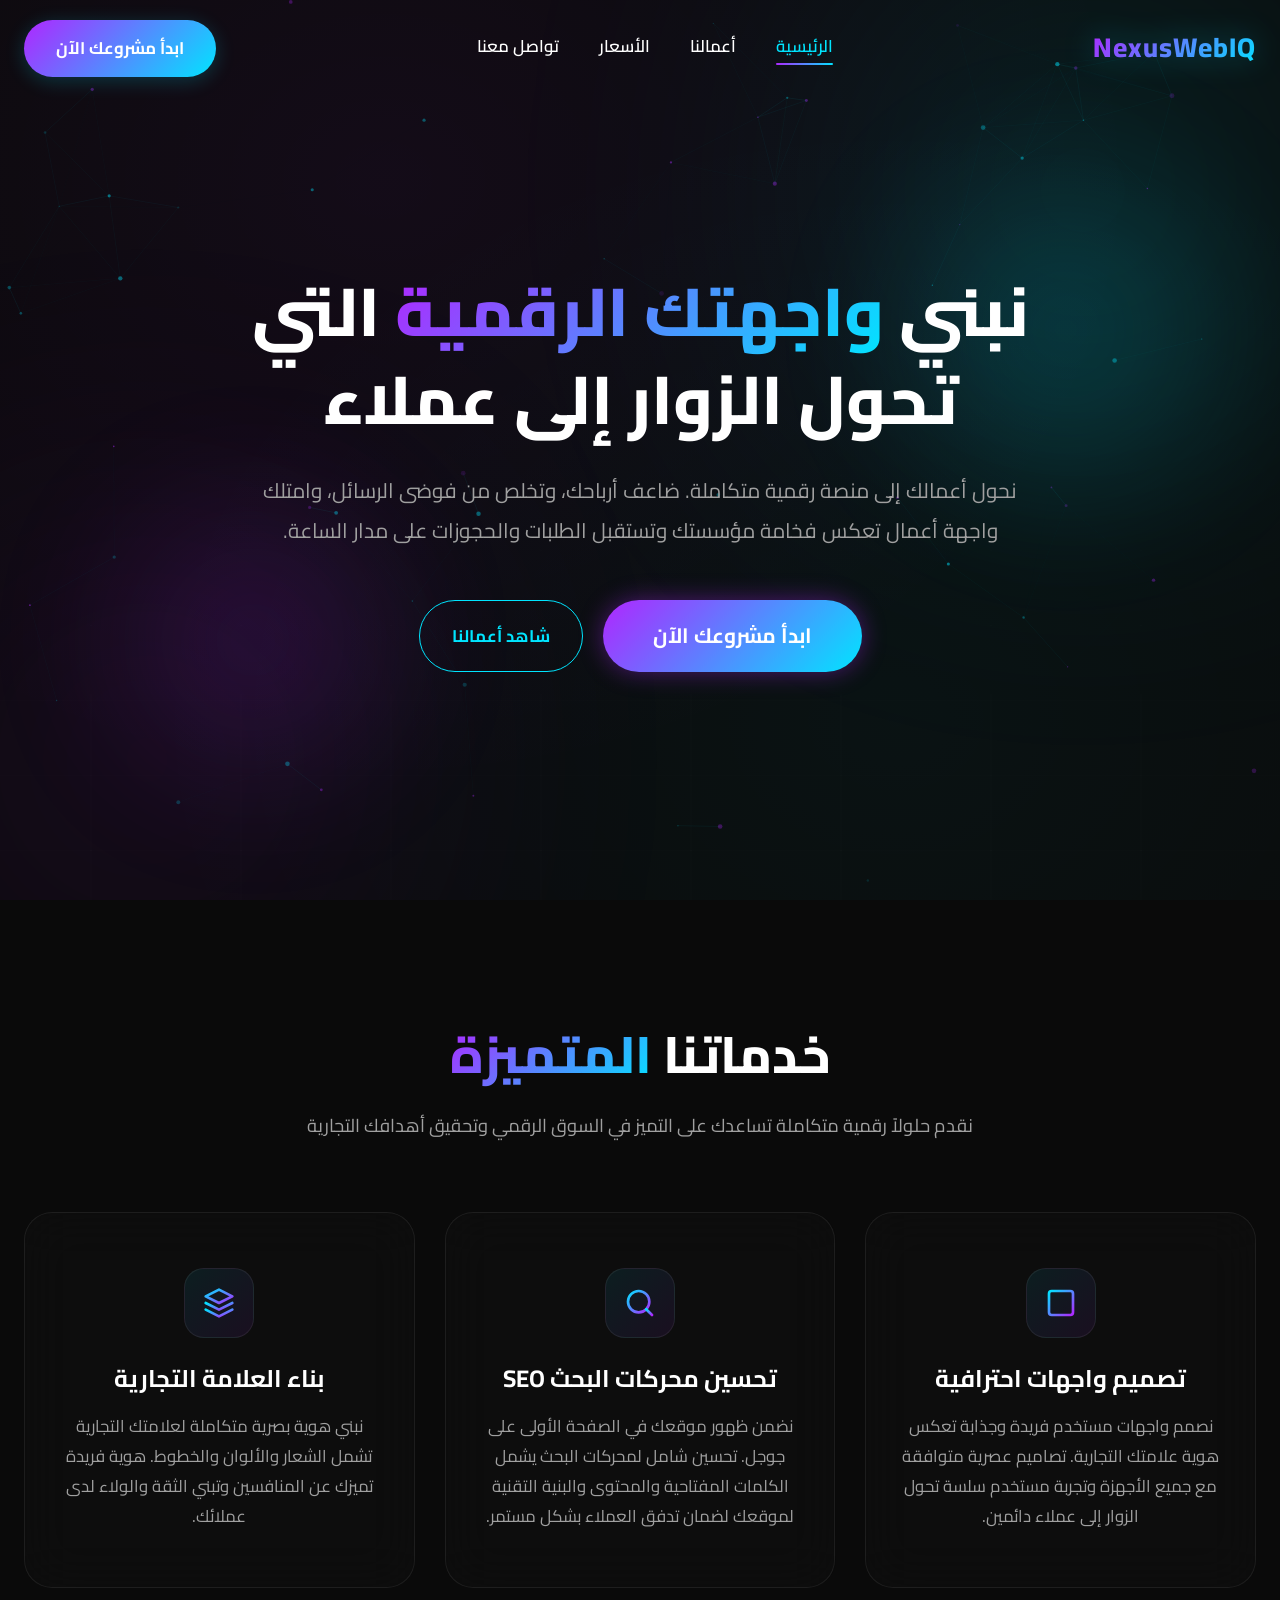
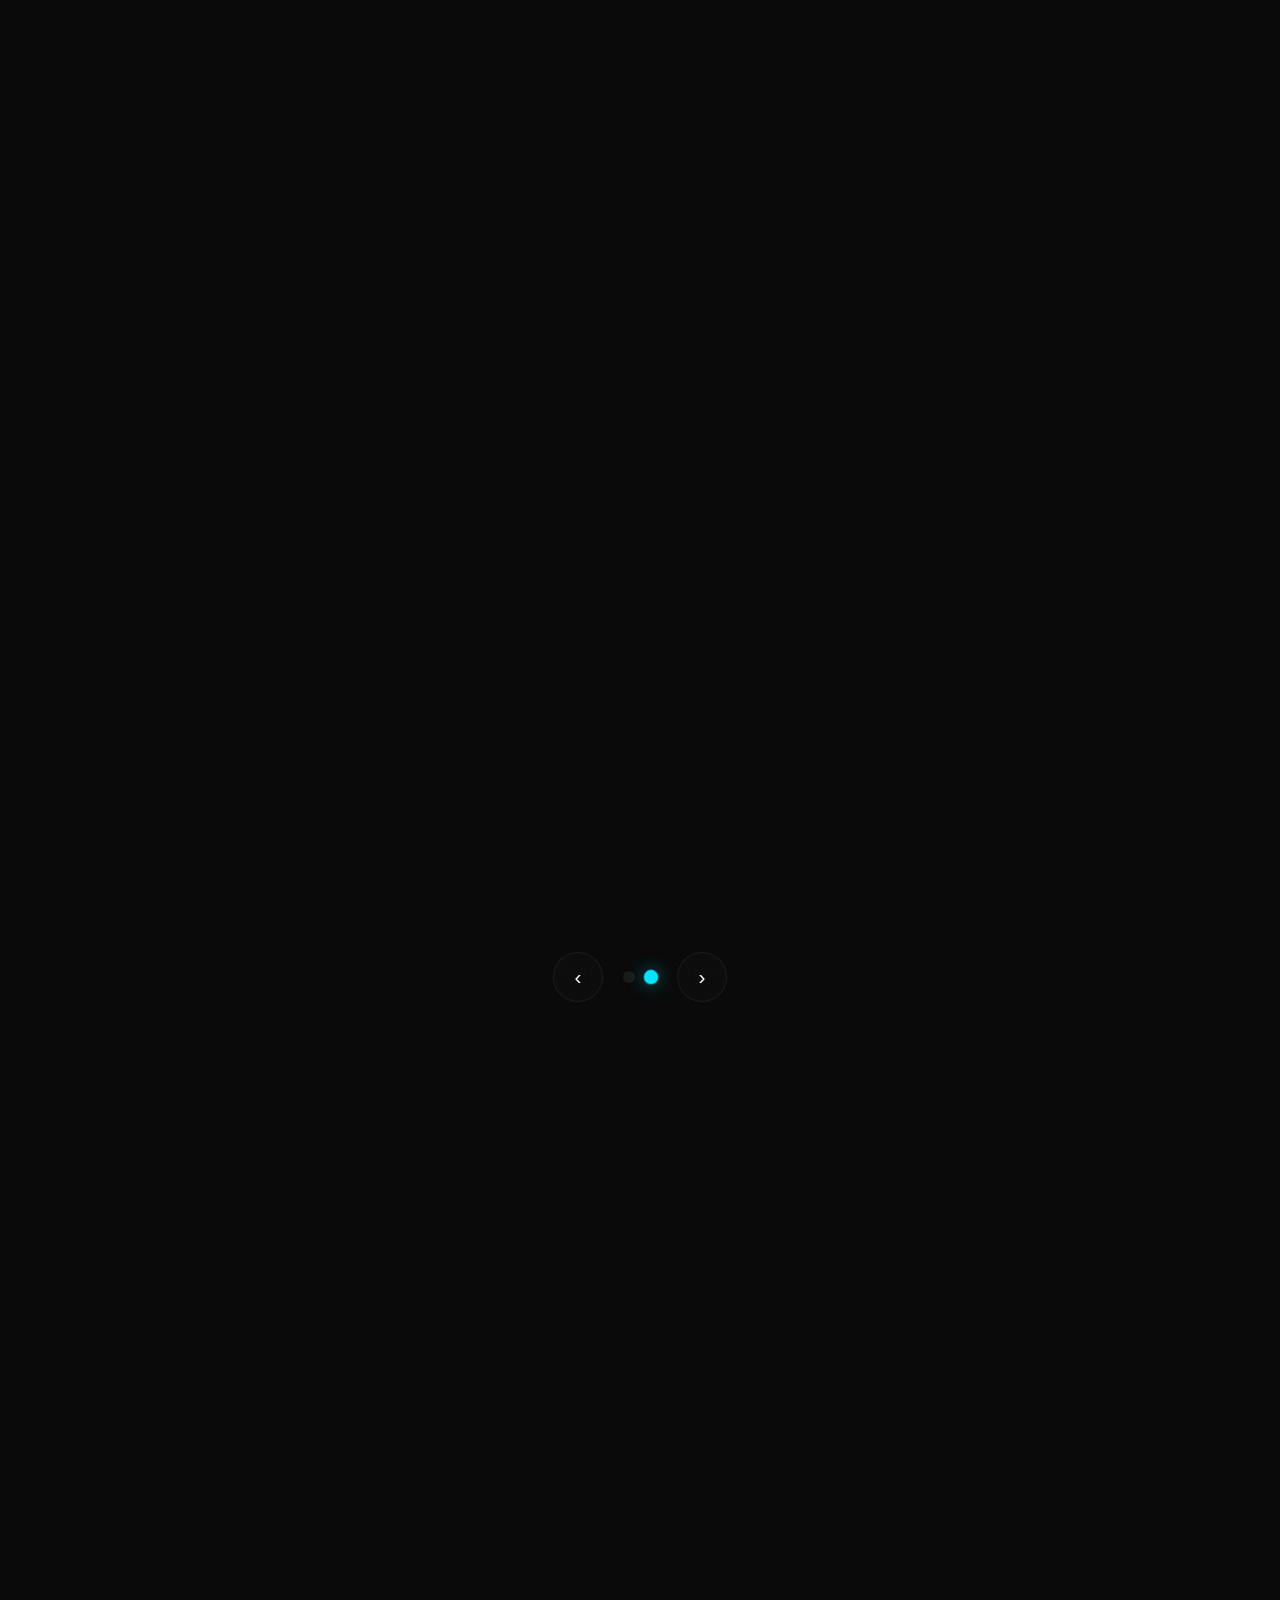
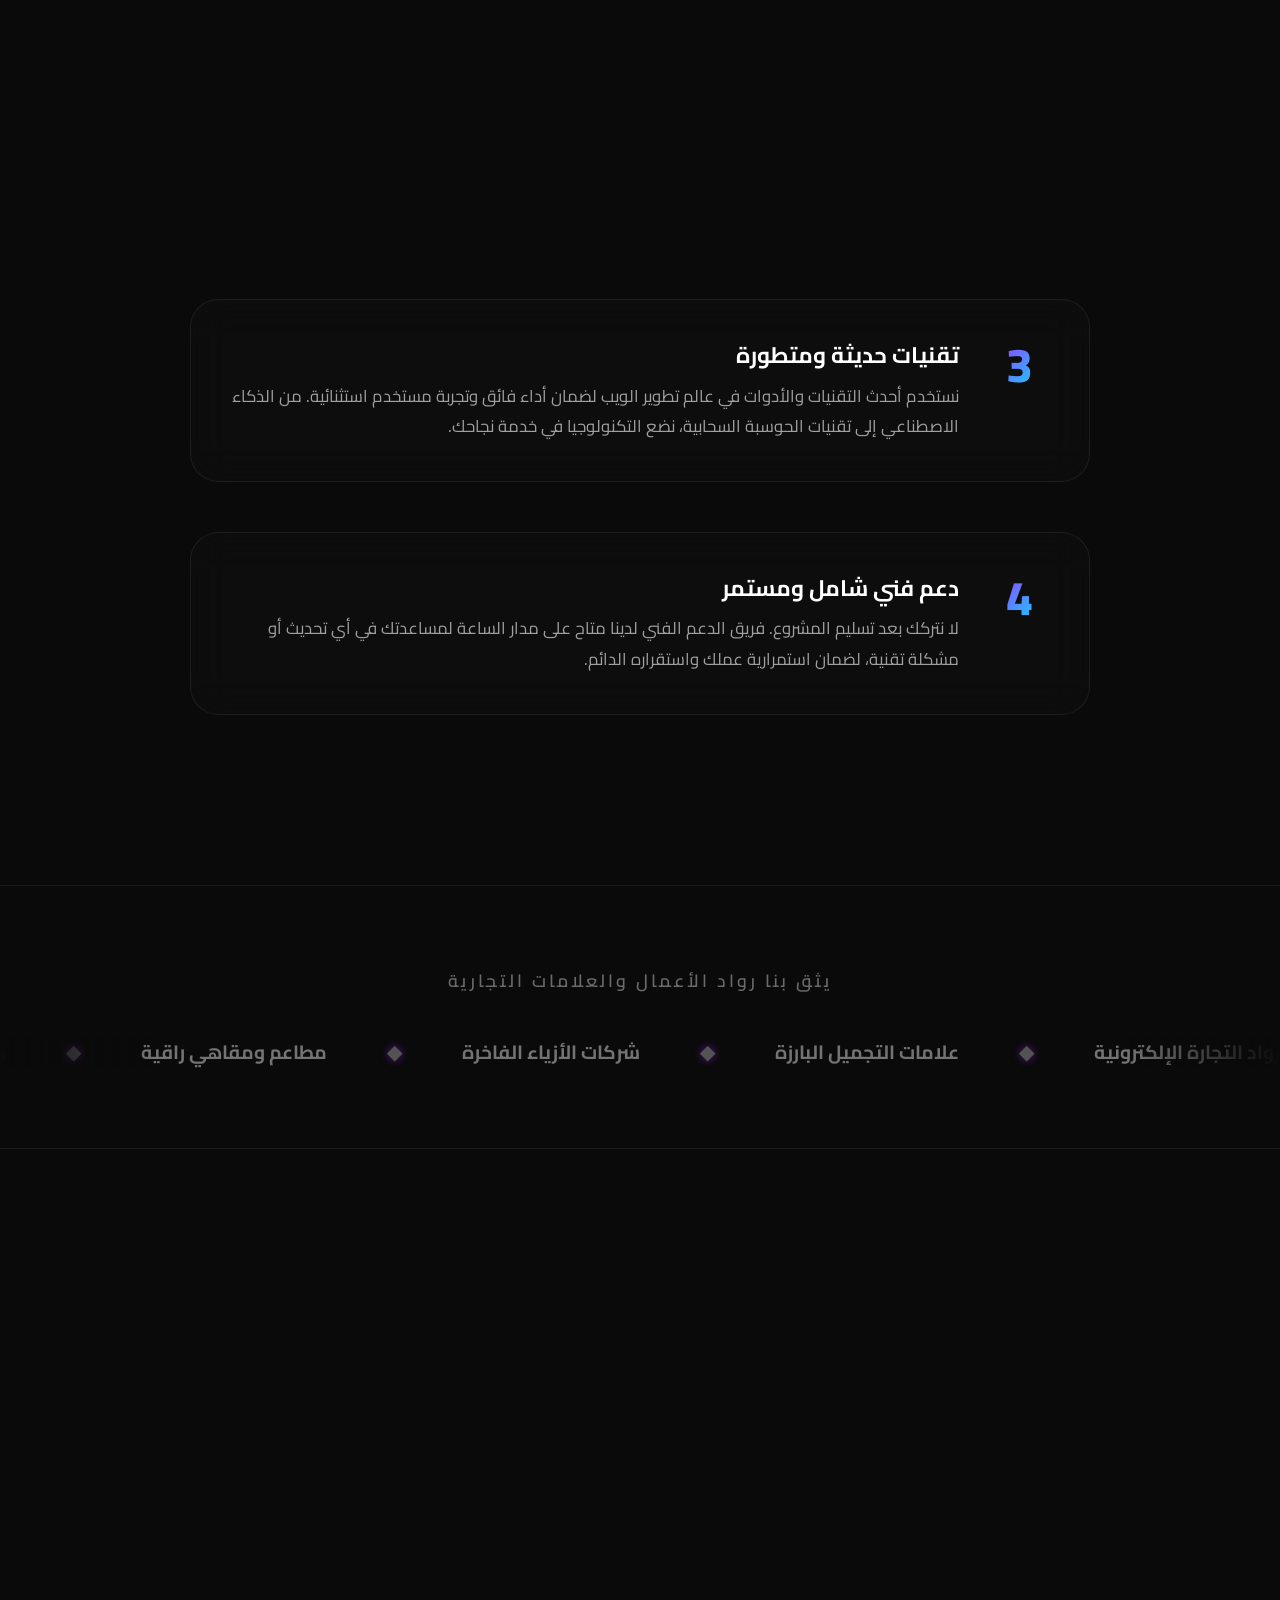
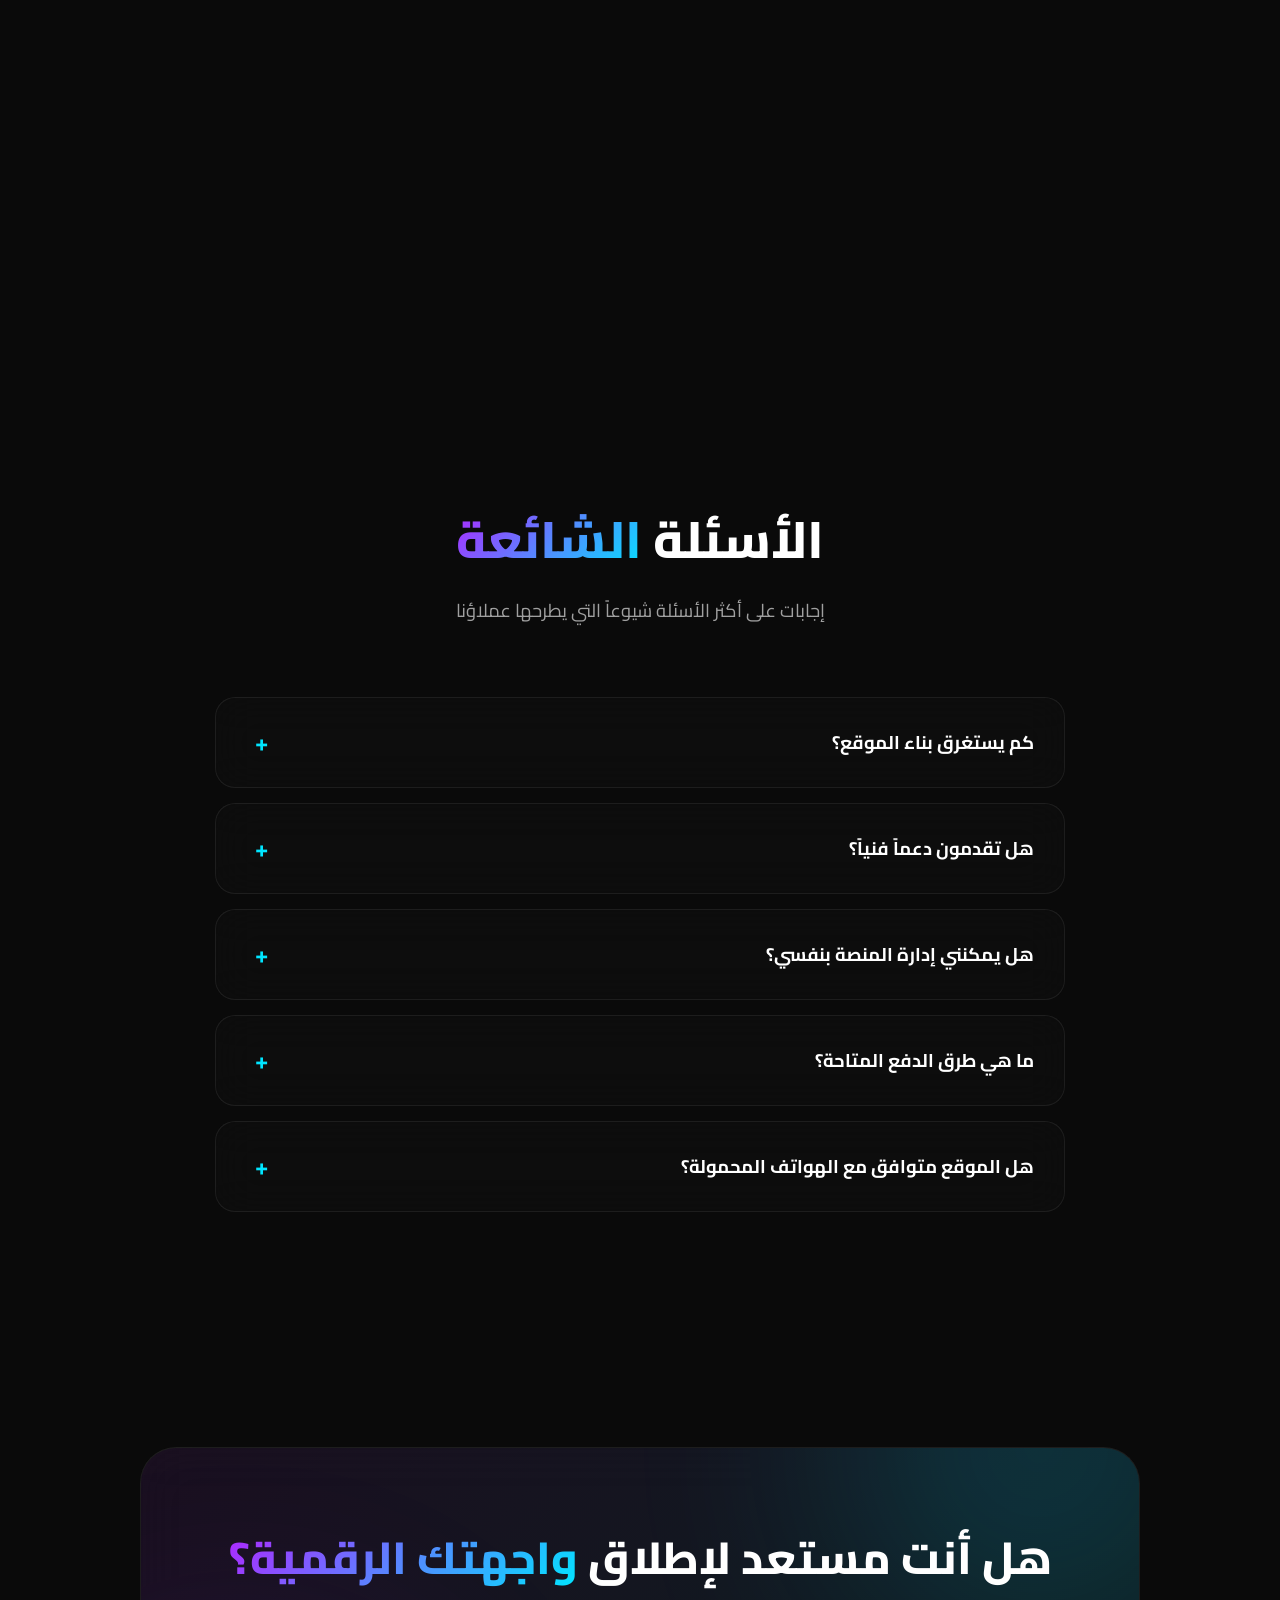
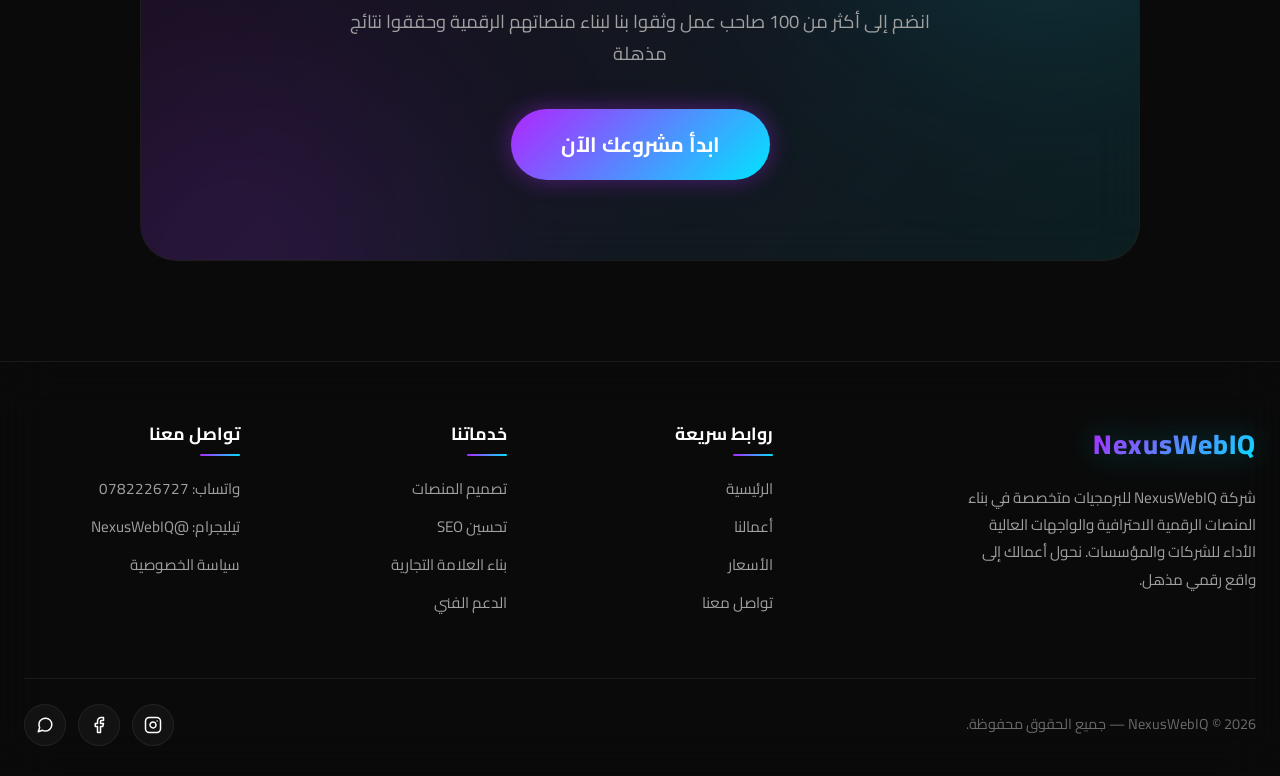
==== commit def1397c: "Update portfolio, contact info, FAQ, and Why Us styling" ====
--- a/index.html
+++ b/index.html
@@ -71,33 +71,7 @@
         </div>
     </section>
 
-    <!-- Trust & Stats Strip -->
-    <section class="stats-strip">
-        <div class="container">
-            <div class="stats-grid">
-                <div class="stat-item fade-in-up">
-                    <span class="stat-icon">🚀</span>
-                    <span class="stat-number" data-target="100">0</span>
-                    <span class="stat-label">+100 مشروع مكتمل</span>
-                </div>
-                <div class="stat-item fade-in-up" style="transition-delay: 0.1s;">
-                    <span class="stat-icon">⭐</span>
-                    <span class="stat-number" data-target="99">0</span>
-                    <span class="stat-label">99% نسبة رضا العملاء</span>
-                </div>
-                <div class="stat-item fade-in-up" style="transition-delay: 0.2s;">
-                    <span class="stat-icon">🛡️</span>
-                    <span class="stat-number">24/7</span>
-                    <span class="stat-label">دعم فني على مدار الساعة</span>
-                </div>
-                <div class="stat-item fade-in-up" style="transition-delay: 0.3s;">
-                    <span class="stat-icon">🔒</span>
-                    <span class="stat-number">100%</span>
-                    <span class="stat-label">أمان وحماية تامة</span>
-                </div>
-            </div>
-        </div>
-    </section>
+
 
     <!-- Our Services -->
     <section class="services section-padding" id="services">
@@ -169,36 +143,14 @@
                         </div>
                     </div>
                     <div class="slide">
-                        <img src="assets/portfolio_clothing.png" alt="منصة أزياء ستايل" loading="lazy">
+                        <img src="assets/roz_baghdad.jpg" alt="موقع روز بغداد" loading="lazy">
                         <div class="slide-overlay">
-                            <h3>منصة أزياء ستايل</h3>
-                            <p>منصة أزياء عصرية مع تجربة تسوق سلسة ومعرض منتجات تفاعلي</p>
+                            <h3>موقع روز بغداد</h3>
+                            <p>منصة رقمية راقية تعكس فخامة الأعمال بلمسة إبداعية وتجربة مستخدم لا مثيل لها</p>
                             <div>
-                                <span class="slide-tag">React</span>
-                                <span class="slide-tag">Node.js</span>
-                                <span class="slide-tag">MongoDB</span>
-                            </div>
-                        </div>
-                    </div>
-                    <div class="slide">
-                        <img src="assets/portfolio_cosmetics.png" alt="منصة التجميل الراقي" loading="lazy">
-                        <div class="slide-overlay">
-                            <h3>منصة التجميل الراقي</h3>
-                            <p>منصة مستحضرات تجميل فاخرة مع واجهة أنيقة ونظام عرض منتجات متقدم</p>
-                            <div>
-                                <span class="slide-tag">Vue.js</span>
-                                <span class="slide-tag">Firebase</span>
-                            </div>
-                        </div>
-                    </div>
-                    <div class="slide">
-                        <img src="assets/portfolio_cosmetics.png" alt="نظام حجوزات فندقي ذكي" loading="lazy">
-                        <div class="slide-overlay">
-                            <h3>نظام حجوزات فندقي ذكي</h3>
-                            <p>واجهة فخمة لعرض الغرف والمرافق، ونظام حجز آلي متكامل ينهي فوضى الاتصالات ويستقبل النزلاء رقمياً بضغطة زر.</p>
-                            <div>
-                                <span class="slide-tag">Vue.js</span>
-                                <span class="slide-tag">Firebase</span>
+                                <span class="slide-tag">HTML5</span>
+                                <span class="slide-tag">CSS3</span>
+                                <span class="slide-tag">JavaScript</span>
                             </div>
                         </div>
                     </div>
@@ -209,8 +161,6 @@
                 <div class="slider-dots" id="sliderDots">
                     <button class="slider-dot active" data-index="0" aria-label="الشريحة 1"></button>
                     <button class="slider-dot" data-index="1" aria-label="الشريحة 2"></button>
-                    <button class="slider-dot" data-index="2" aria-label="الشريحة 3"></button>
-                    <button class="slider-dot" data-index="3" aria-label="الشريحة 4"></button>
                 </div>
                 <button class="slider-btn" id="sliderNext" aria-label="التالي">›</button>
             </div>
@@ -224,28 +174,28 @@
             <p class="section-subtitle fade-in-up">نجمع بين الإبداع التقني والفهم العميق للسوق المحلي لنقدم لك حلولاً لا مثيل لها</p>
             <div class="why-us-content">
                 <div class="why-us-item fade-in-up" style="transition-delay: 0.1s;">
-                    <div class="why-us-number">01</div>
+                    <div class="why-us-number">1</div>
                     <div class="why-us-text">
                         <h3>سرعة تنفيذ لا تُضاهى</h3>
                         <p>نلتزم بتسليم مشاريعنا في مواعيدها بدقة متناهية. فريقنا المتخصص يعمل بكفاءة عالية لتحويل رؤيتك إلى واقع رقمي في أقصر وقت ممكن، دون المساومة على الجودة أو التفاصيل.</p>
                     </div>
                 </div>
                 <div class="why-us-item fade-in-up" style="transition-delay: 0.2s;">
-                    <div class="why-us-number">02</div>
+                    <div class="why-us-number">2</div>
                     <div class="why-us-text">
                         <h3>فهم عميق للسوق العراقي والعربي</h3>
                         <p>نمتلك خبرة واسعة في فهم احتياجات السوق المحلي والعربي. نعرف ما يجذب العميل العراقي، ونصمم تجارب تسوق تلائم ثقافته وعاداته الشرائية لتحقيق أعلى معدلات التحويل.</p>
                     </div>
                 </div>
                 <div class="why-us-item fade-in-up" style="transition-delay: 0.3s;">
-                    <div class="why-us-number">03</div>
+                    <div class="why-us-number">3</div>
                     <div class="why-us-text">
                         <h3>تقنيات حديثة ومتطورة</h3>
                         <p>نستخدم أحدث التقنيات والأدوات في عالم تطوير الويب لضمان أداء فائق وتجربة مستخدم استثنائية. من الذكاء الاصطناعي إلى تقنيات الحوسبة السحابية، نضع التكنولوجيا في خدمة نجاحك.</p>
                     </div>
                 </div>
                 <div class="why-us-item fade-in-up" style="transition-delay: 0.4s;">
-                    <div class="why-us-number">04</div>
+                    <div class="why-us-number">4</div>
                     <div class="why-us-text">
                         <h3>دعم فني شامل ومستمر</h3>
                         <p>لا نتركك بعد تسليم المشروع. فريق الدعم الفني لدينا متاح على مدار الساعة لمساعدتك في أي تحديث أو مشكلة تقنية، لضمان استمرارية عملك واستقراره الدائم.</p>
@@ -294,13 +244,13 @@
                     <div class="testimonial-role">مدير مؤسسة تجارية — بغداد</div>
                 </div>
                 <div class="glass-card testimonial-card fade-in-up" style="transition-delay: 0.2s;">
-                    <div class="testimonial-stars">★★★★★</div>
+                    <div class="testimonial-stars">★★★★½</div>
                     <p class="testimonial-text">الفريق محترف جداً ويفهم السوق العراقي. صمموا لي منصة أعمال راقية خلال أسبوع بس! لوحة التحكم سهلة وأدير كل شي بنفسي الحين. أنصح كل صاحب عمل يتعامل وياهم بدون تردد.</p>
                     <div class="testimonial-author">سارة المالكي</div>
                     <div class="testimonial-role">مؤسسة براند مستحضرات تجميل — أربيل</div>
                 </div>
                 <div class="glass-card testimonial-card fade-in-up" style="transition-delay: 0.3s;">
-                    <div class="testimonial-stars">★★★★★</div>
+                    <div class="testimonial-stars">★★★★☆</div>
                     <p class="testimonial-text">صراحة الشغل احترافي ومرتب. سرعة الموقع خرافية والتصميم فخم يمثل البراند مالتي. الدعم الفني متواصل ويردون بسرعة. المبيعات زادت 200% والعملاء يمدحون الموقع. شغل يستاهل كل فلس.</p>
                     <div class="testimonial-author">محمد العبيدي</div>
                     <div class="testimonial-role">صاحب شركة ملابس — البصرة</div>
@@ -322,7 +272,9 @@
                     </button>
                     <div class="faq-answer">
                         <div class="faq-answer-inner">
-                            من يومين إلى 14 يوماً حسب حجم المشروع والباقة المختارة. الباقة الاقتصادية عادةً تُنجز خلال 2-5 أيام، بينما الباقات المتقدمة قد تستغرق أسبوعين لضمان أعلى مستوى من الجودة والتخصيص.
+                            <p style="margin-bottom: 10px;">من يومين إلى بحد أقصى شهر يتم تسليم مشروع كامل.</p>
+                            <p style="margin-bottom: 10px;">الباقات الاقتصادية تُنجز خلال من يومين إلى أسبوع.</p>
+                            <p>الباقات المتقدمة قد تستغرق من أسبوع إلى شهر.</p>
                         </div>
                     </div>
                 </div>
@@ -411,8 +363,8 @@
                 </div>
                 <div class="footer-col">
                     <h4>تواصل معنا</h4>
-                    <a href="https://wa.me/9647855920345" target="_blank">واتساب: +964 785 592 0345</a>
-                    <a href="https://t.me/Moko250" target="_blank">تيليجرام: @Moko250</a>
+                    <a href="https://wa.me/964782226727" target="_blank">واتساب: 0782226727</a>
+                    <a href="https://t.me/NexusWebIQ" target="_blank">تيليجرام: @NexusWebIQ</a>
                     <a href="privacy.html">سياسة الخصوصية</a>
                 </div>
             </div>
@@ -426,7 +378,7 @@
                     <a href="#" class="social-icon" aria-label="Facebook">
                         <svg width="18" height="18" viewBox="0 0 24 24" fill="none" stroke="currentColor" stroke-width="2" stroke-linecap="round" stroke-linejoin="round"><path d="M18 2h-3a5 5 0 0 0-5 5v3H7v4h3v8h4v-8h3l1-4h-4V7a1 1 0 0 1 1-1h3z"></path></svg>
                     </a>
-                    <a href="https://wa.me/9647855920345" class="social-icon" target="_blank" aria-label="WhatsApp">
+                    <a href="https://wa.me/964782226727" class="social-icon" target="_blank" aria-label="WhatsApp">
                         <svg width="18" height="18" viewBox="0 0 24 24" fill="none" stroke="currentColor" stroke-width="2" stroke-linecap="round" stroke-linejoin="round"><path d="M21 11.5a8.38 8.38 0 0 1-.9 3.8 8.5 8.5 0 0 1-7.6 4.7 8.38 8.38 0 0 1-3.8-.9L3 21l1.9-5.7a8.38 8.38 0 0 1-.9-3.8 8.5 8.5 0 0 1 4.7-7.6 8.38 8.38 0 0 1 3.8-.9h.5a8.48 8.48 0 0 1 8 8v.5z"></path></svg>
                     </a>
                 </div>
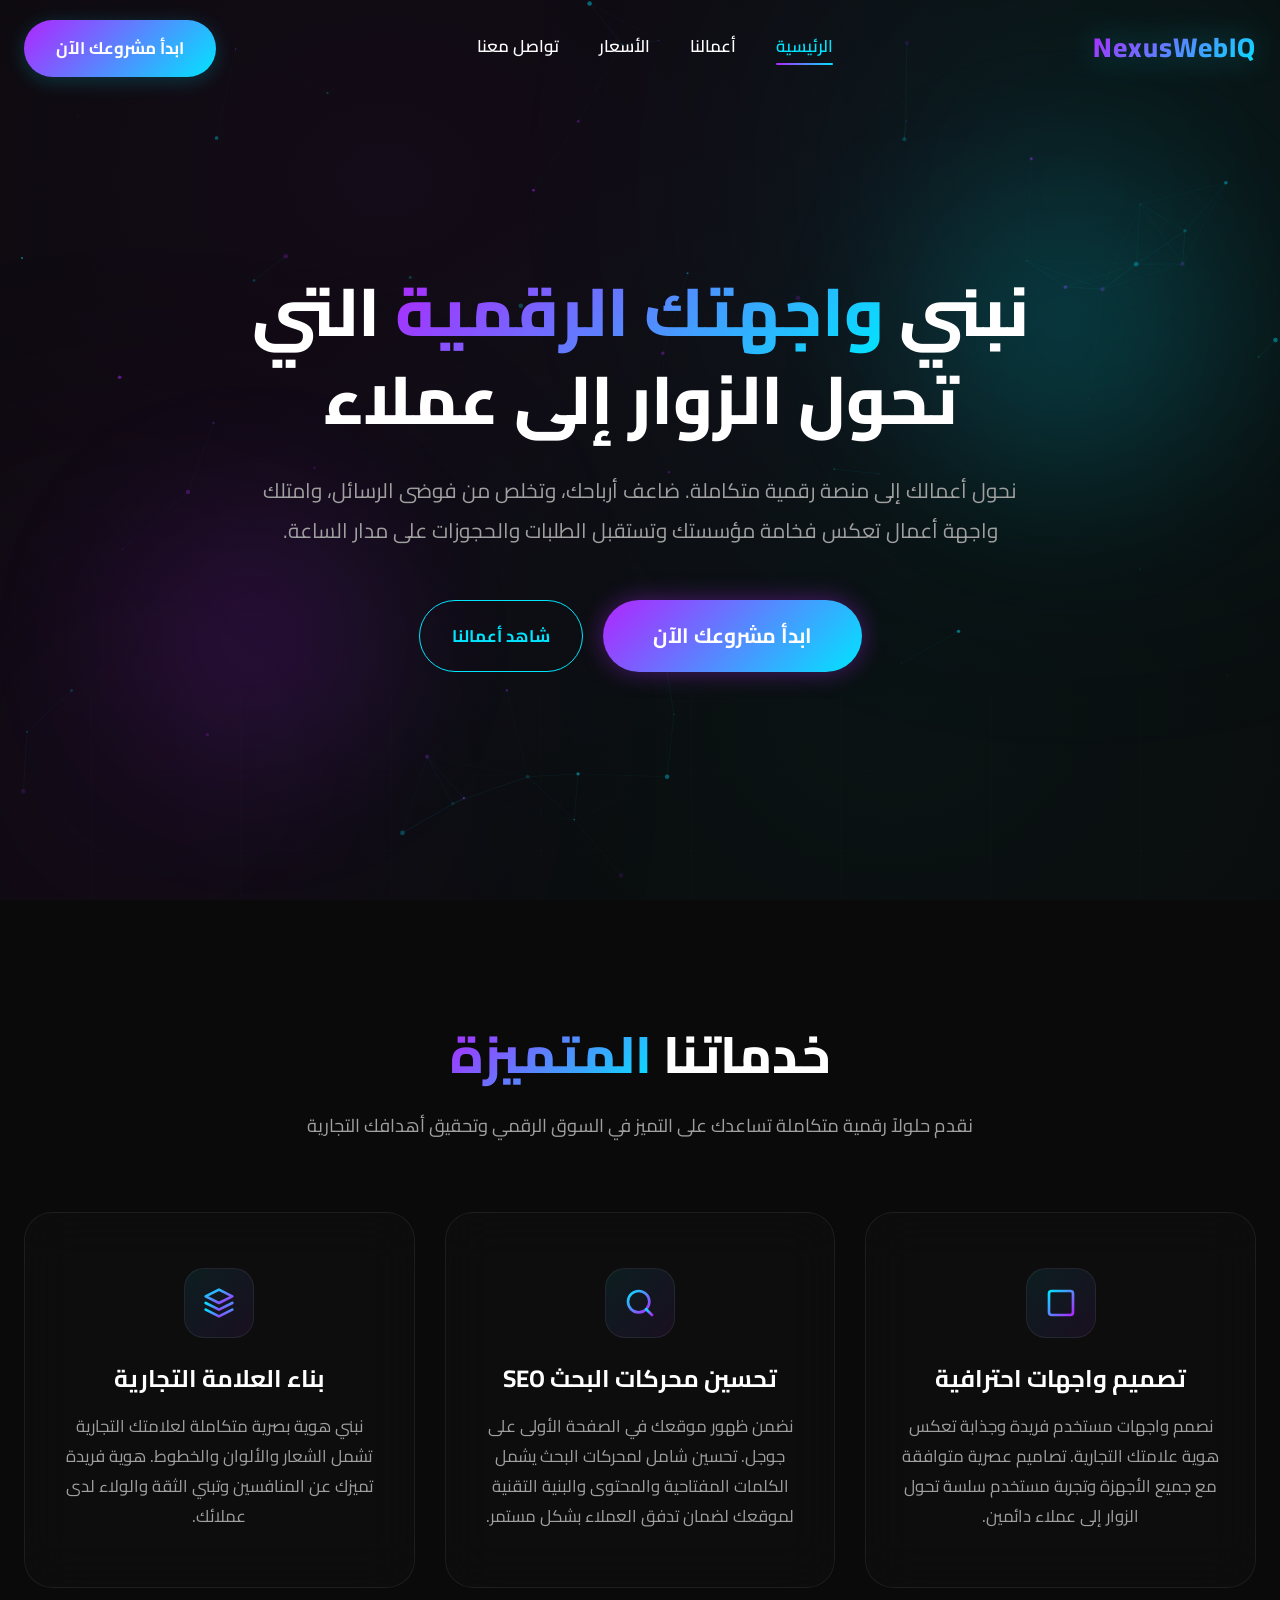
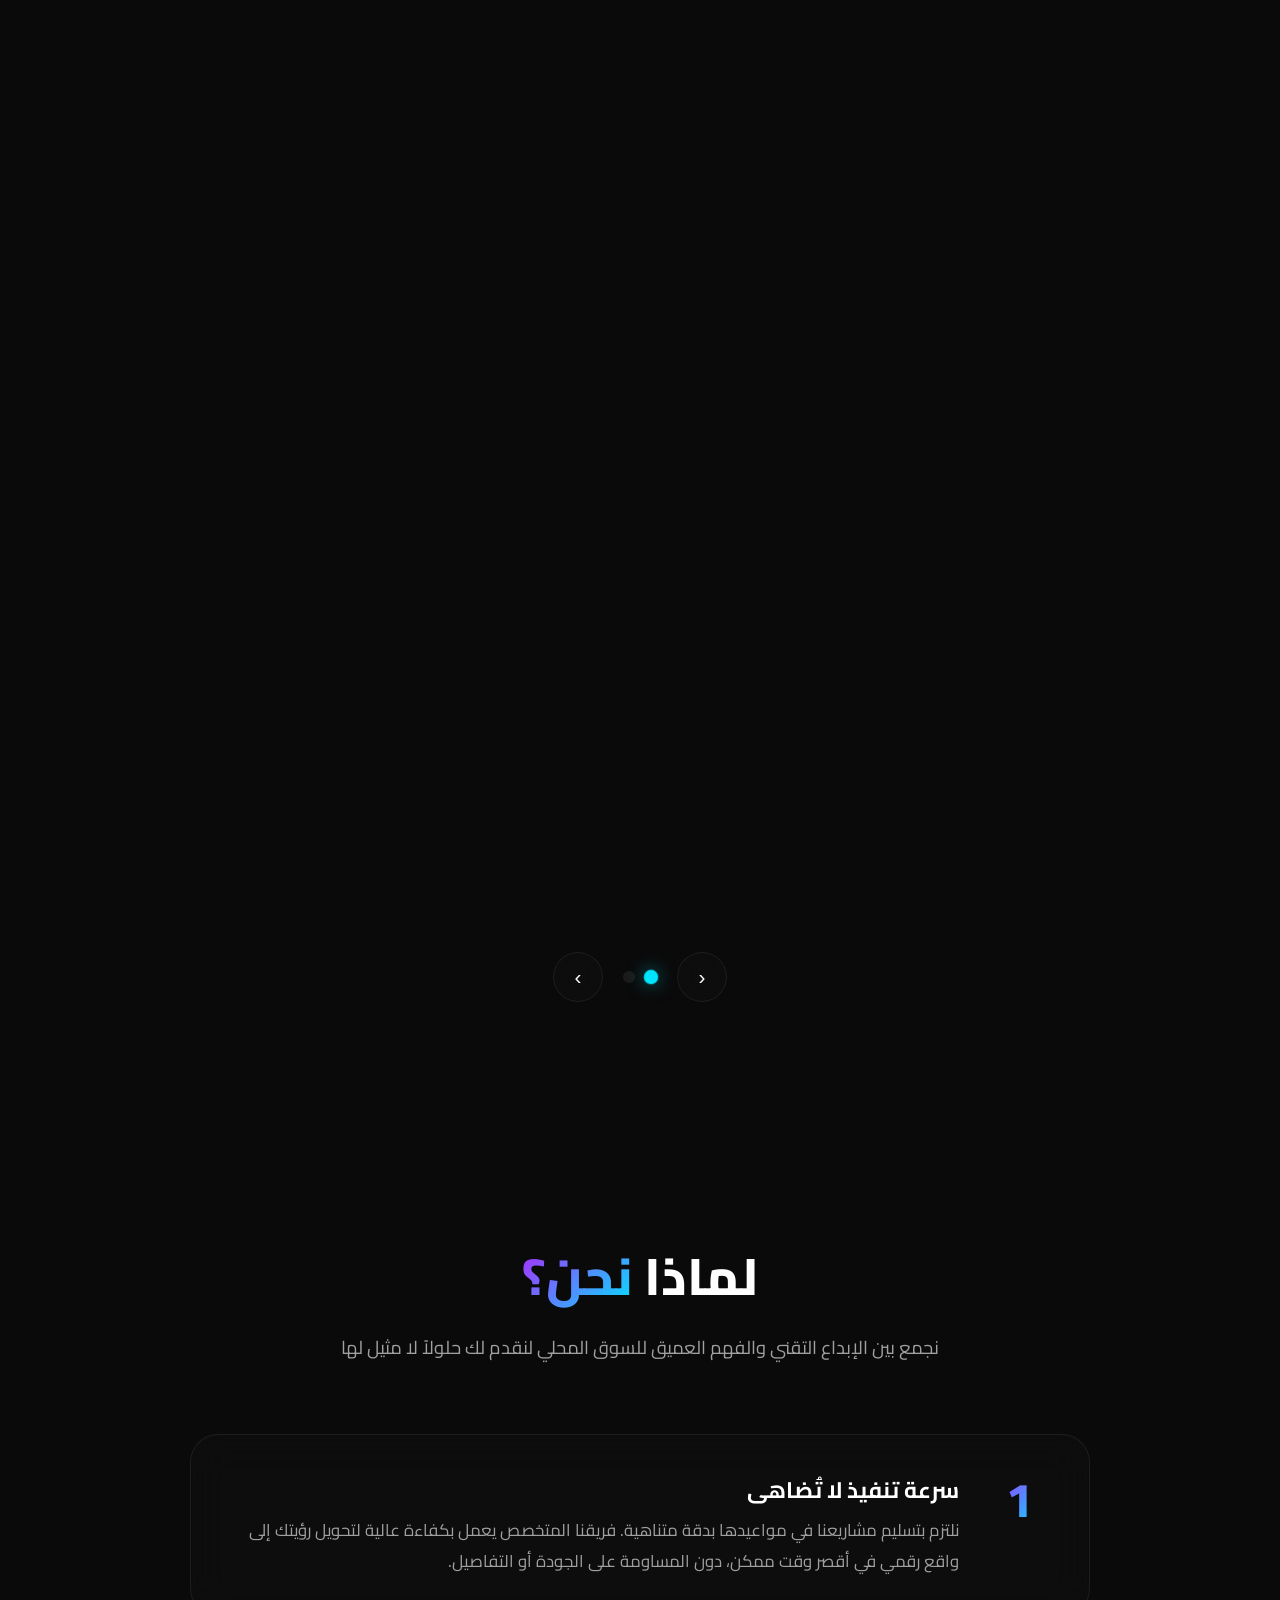
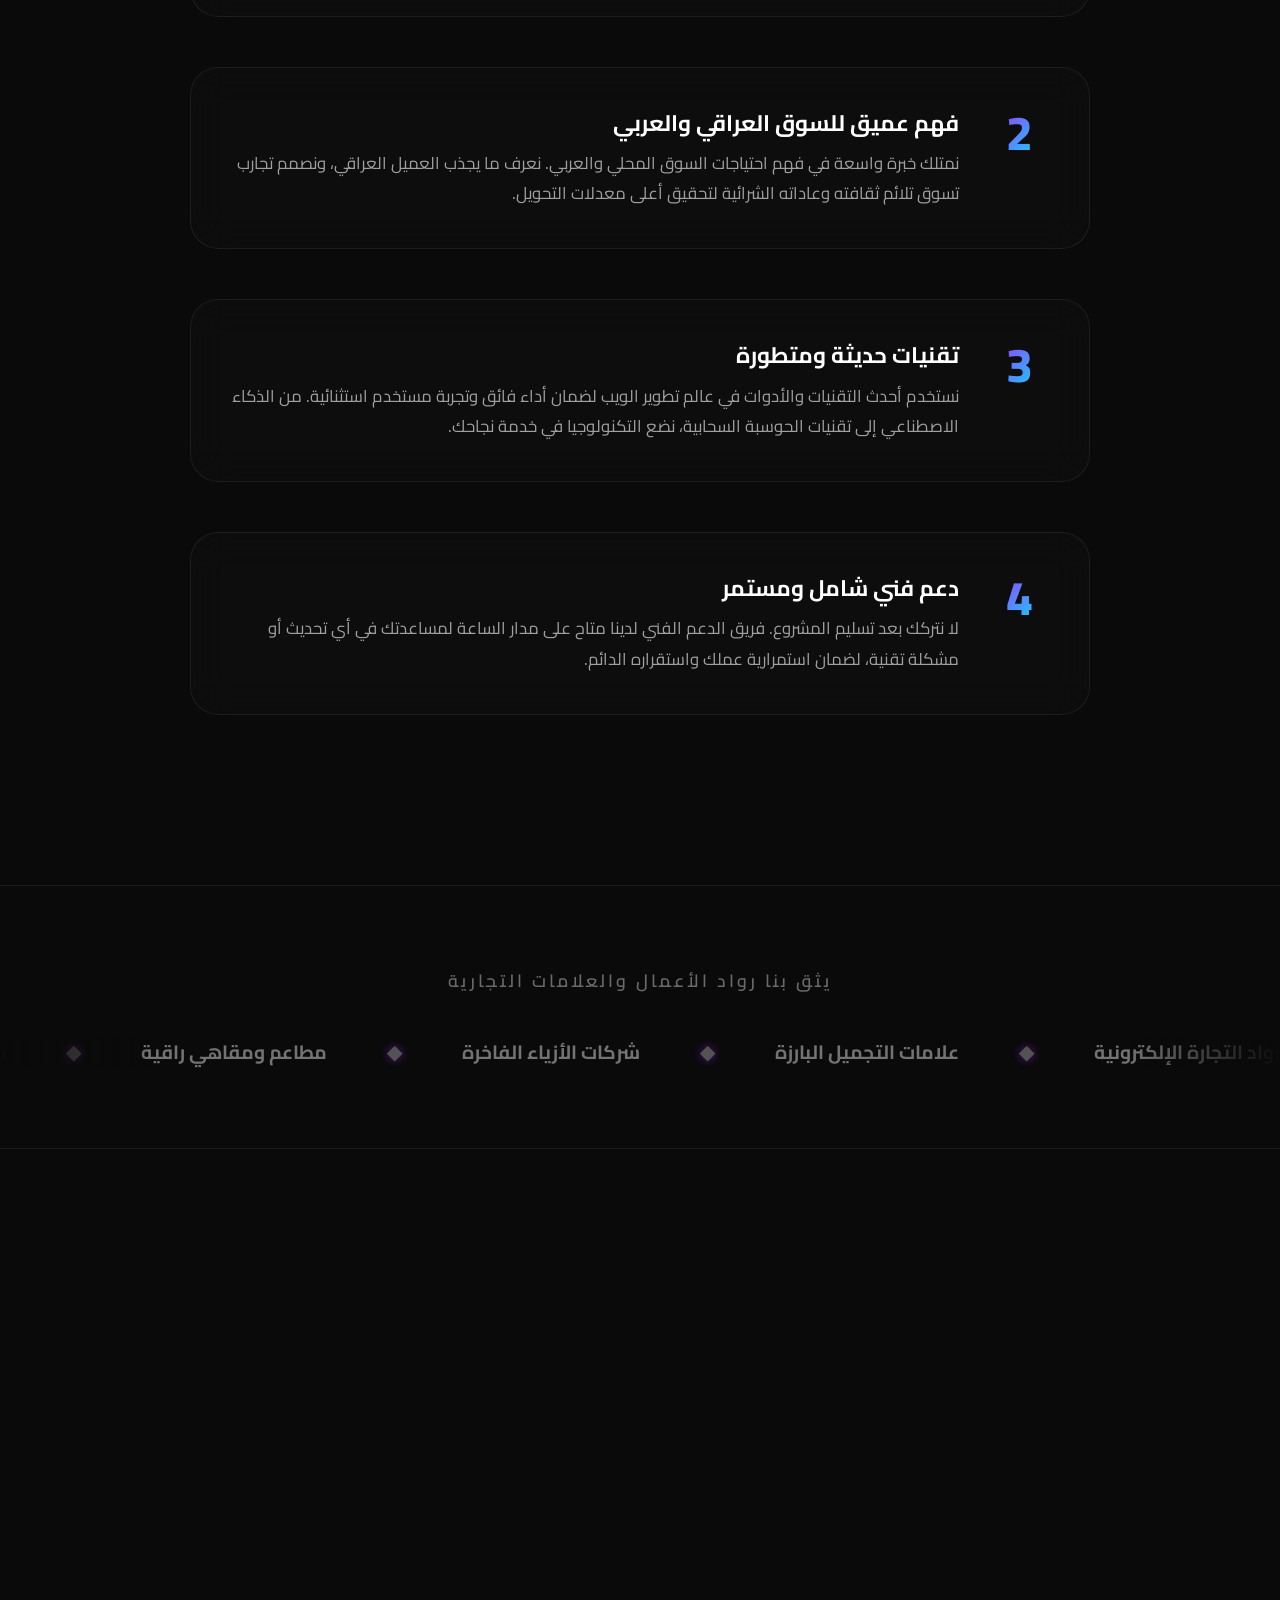
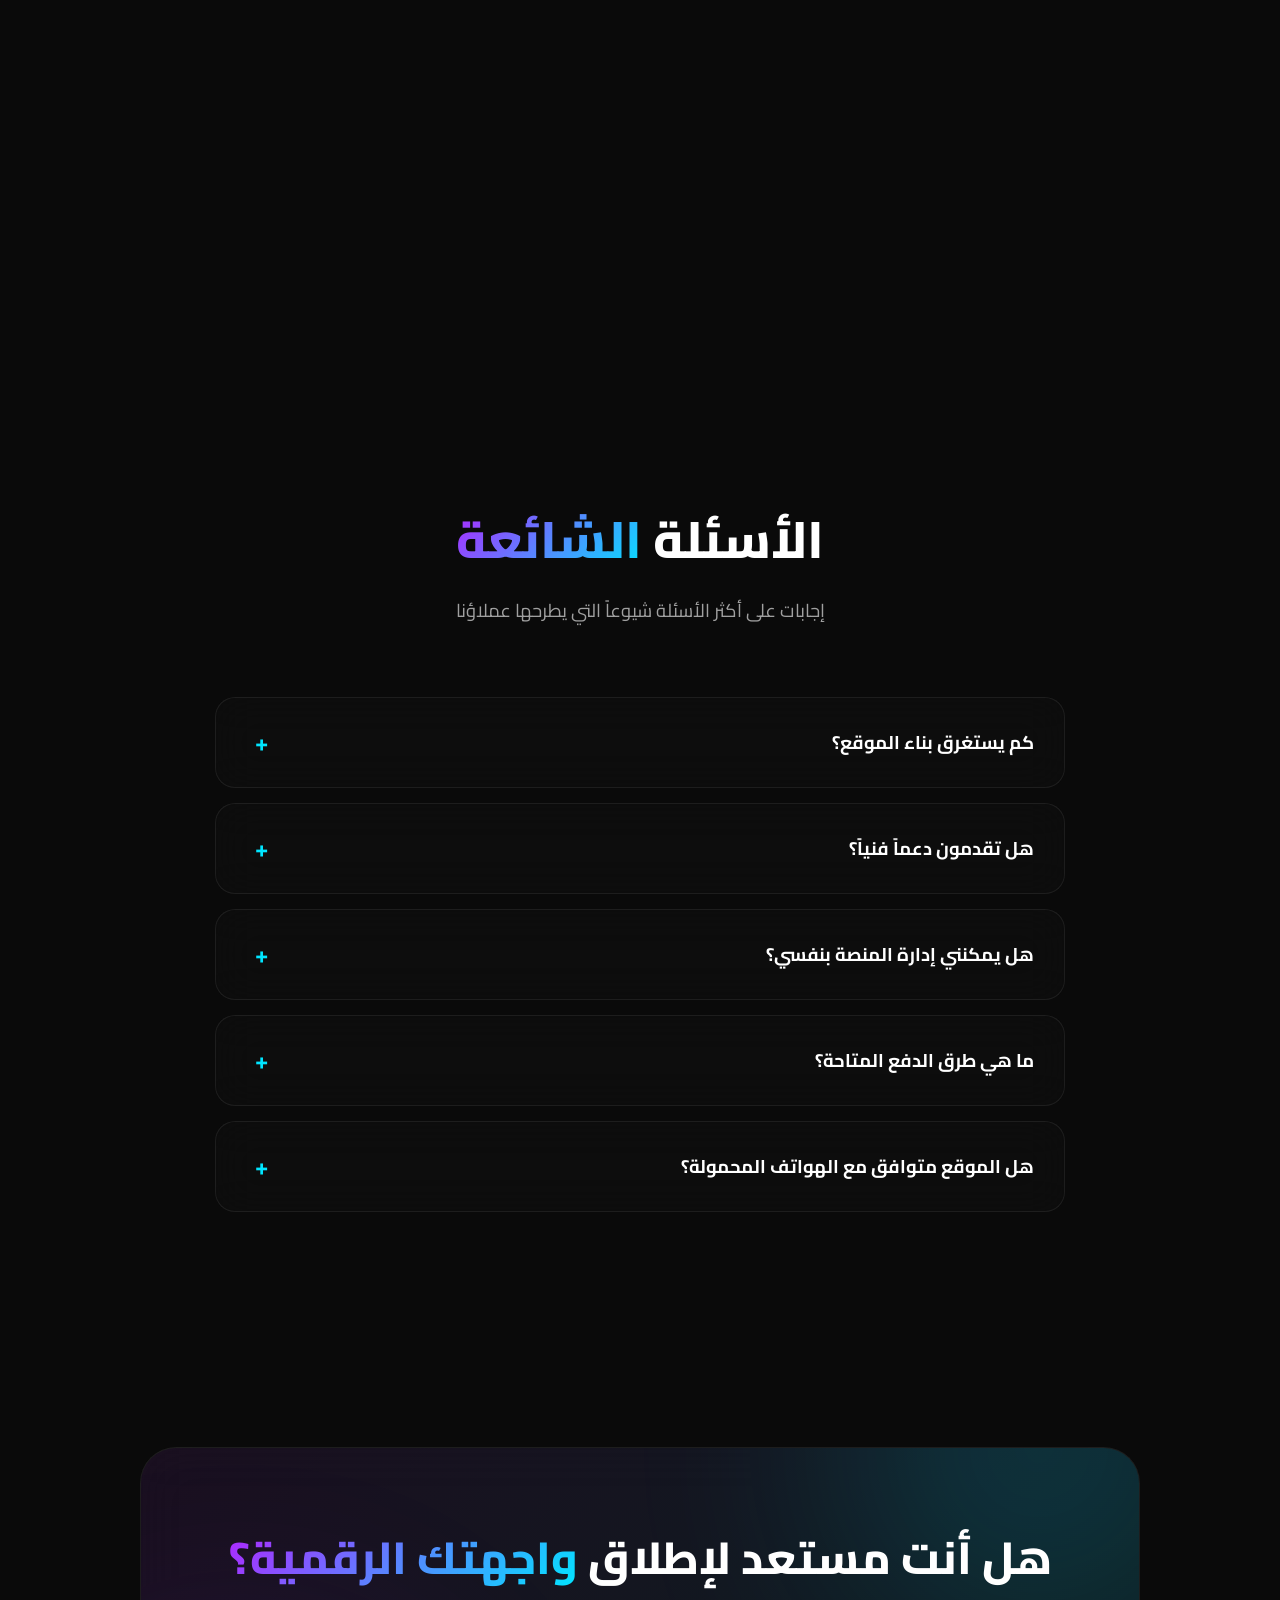
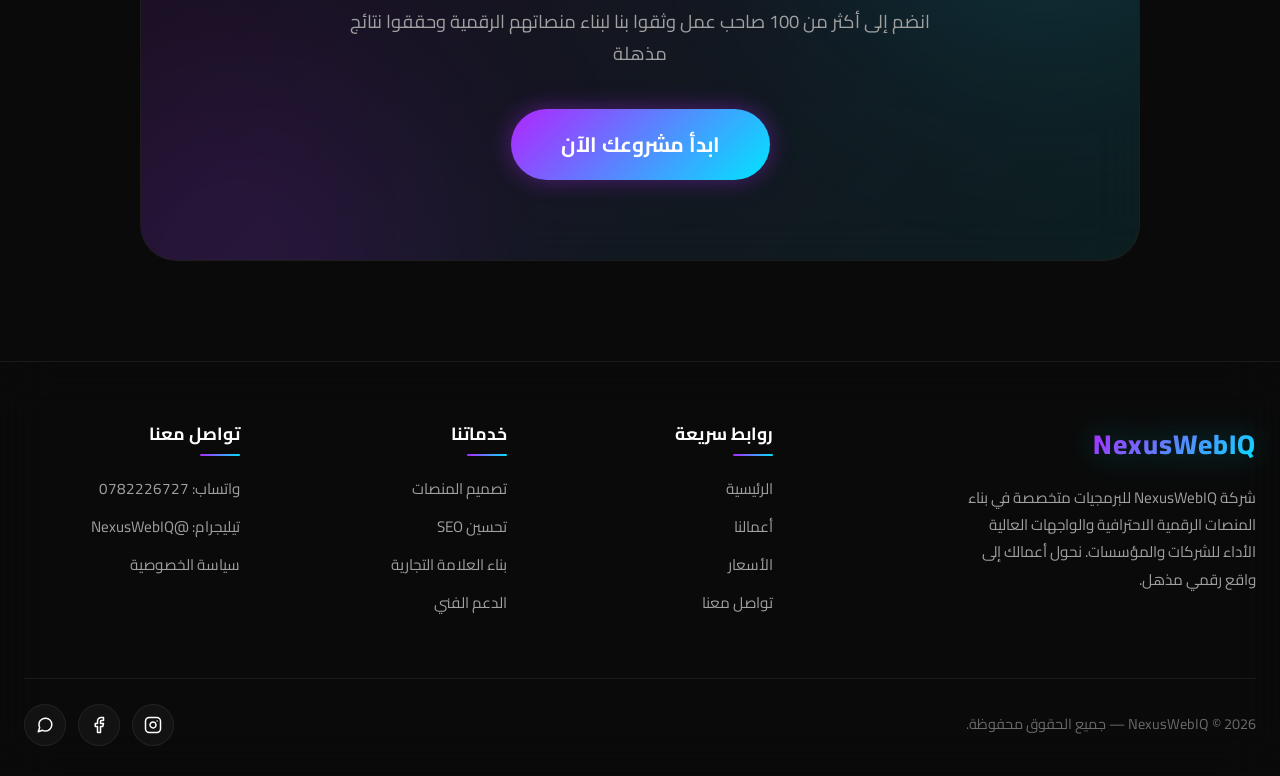
==== commit c9185349: "Fix Roz Baghdad hero image + add premium lightbox gallery modal with all 4 UI screenshots" ====
--- a/index.html
+++ b/index.html
@@ -142,16 +142,17 @@
                             </div>
                         </div>
                     </div>
-                    <div class="slide">
-                        <img src="assets/roz_baghdad.jpg" alt="موقع روز بغداد" loading="lazy">
+                    <div class="slide roz-baghdad-slide" onclick="window.location.href='portfolio.html#roz-baghdad'" style="cursor:pointer;">
+                        <img src="assets/roz_baghdad_hero.jpg" alt="موقع روز بغداد" loading="lazy">
                         <div class="slide-overlay">
                             <h3>موقع روز بغداد</h3>
-                            <p>منصة رقمية راقية تعكس فخامة الأعمال بلمسة إبداعية وتجربة مستخدم لا مثيل لها</p>
-                            <div>
+                            <p>متجر عطور فاخر — حيث يغدو العطر فناً أصيلاً. تجربة تسوق استثنائية بهوية بصرية راقية</p>
+                            <div style="margin-bottom:12px;">
                                 <span class="slide-tag">HTML5</span>
                                 <span class="slide-tag">CSS3</span>
                                 <span class="slide-tag">JavaScript</span>
                             </div>
+                            <a href="portfolio.html#roz-baghdad" class="btn btn-outline" style="font-size:0.85rem;padding:8px 20px;" onclick="event.stopPropagation();">🖼 عرض المعرض الكامل</a>
                         </div>
                     </div>
                 </div>
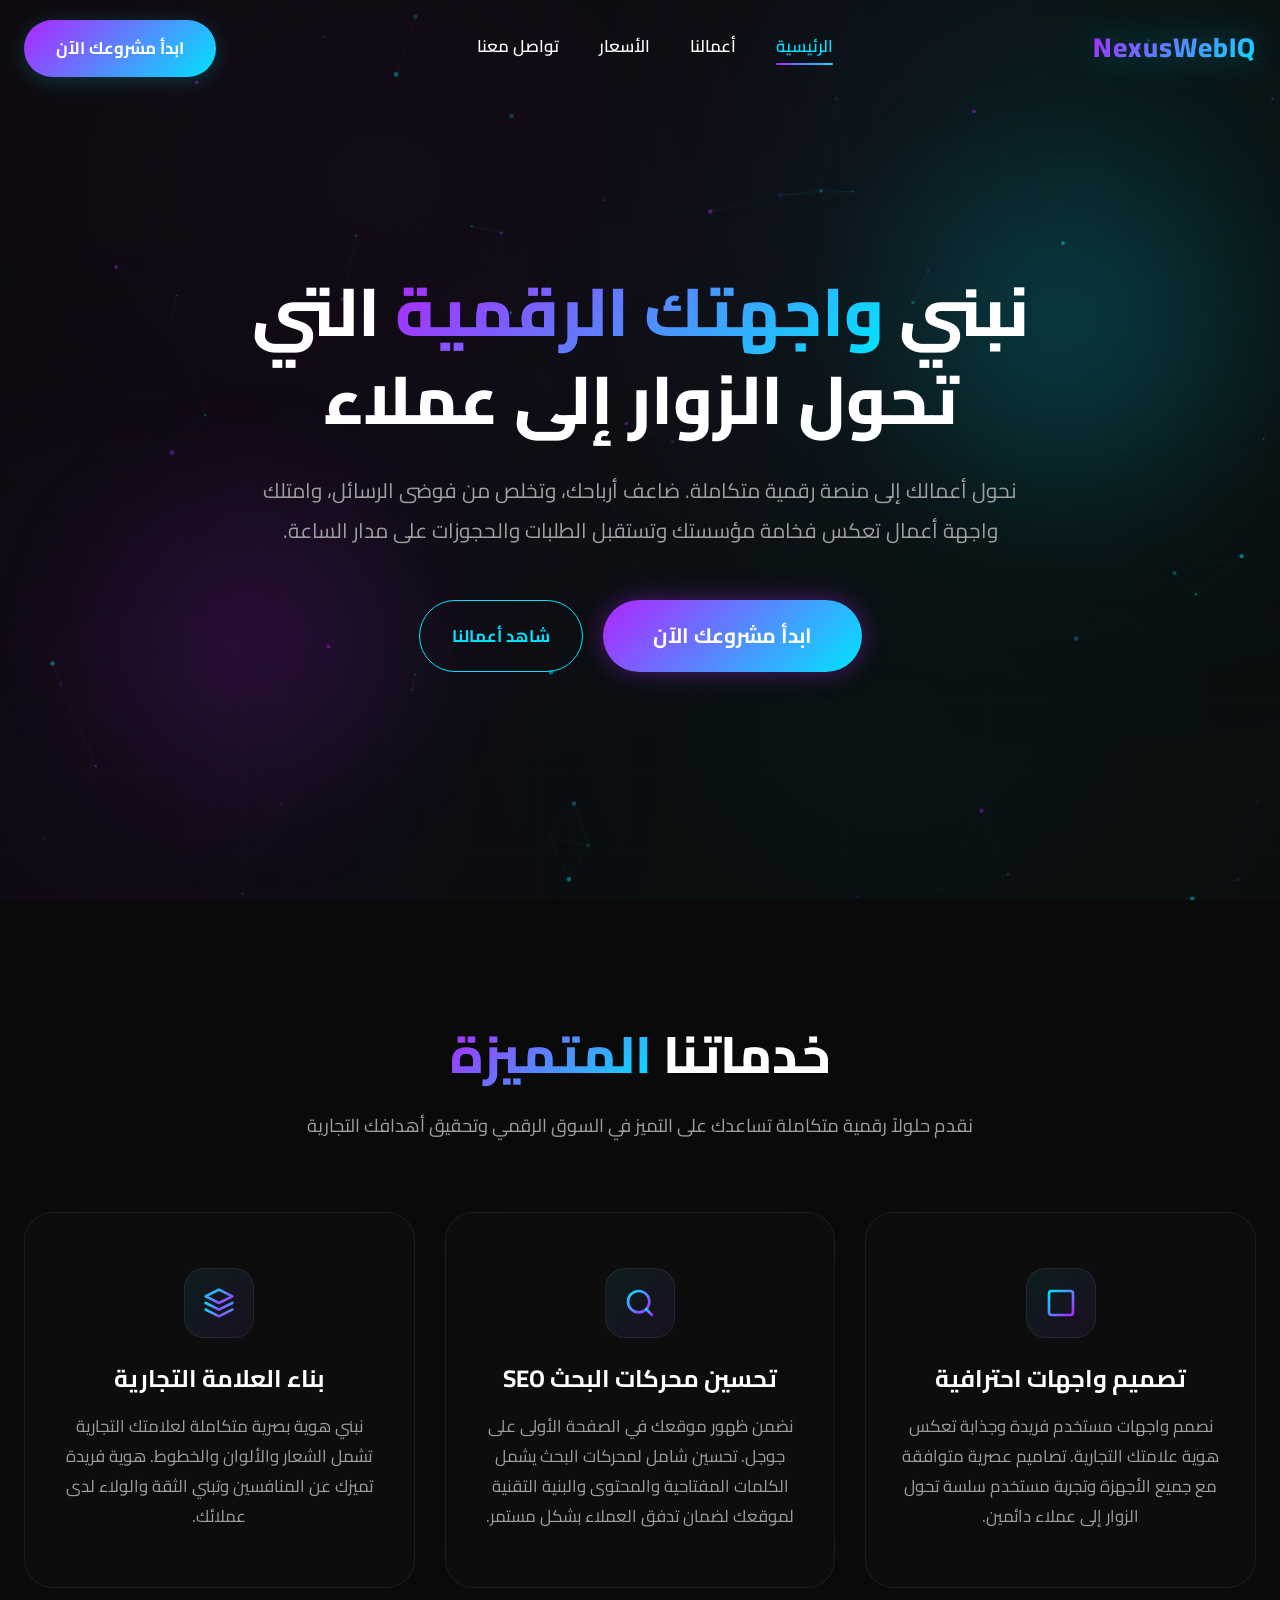
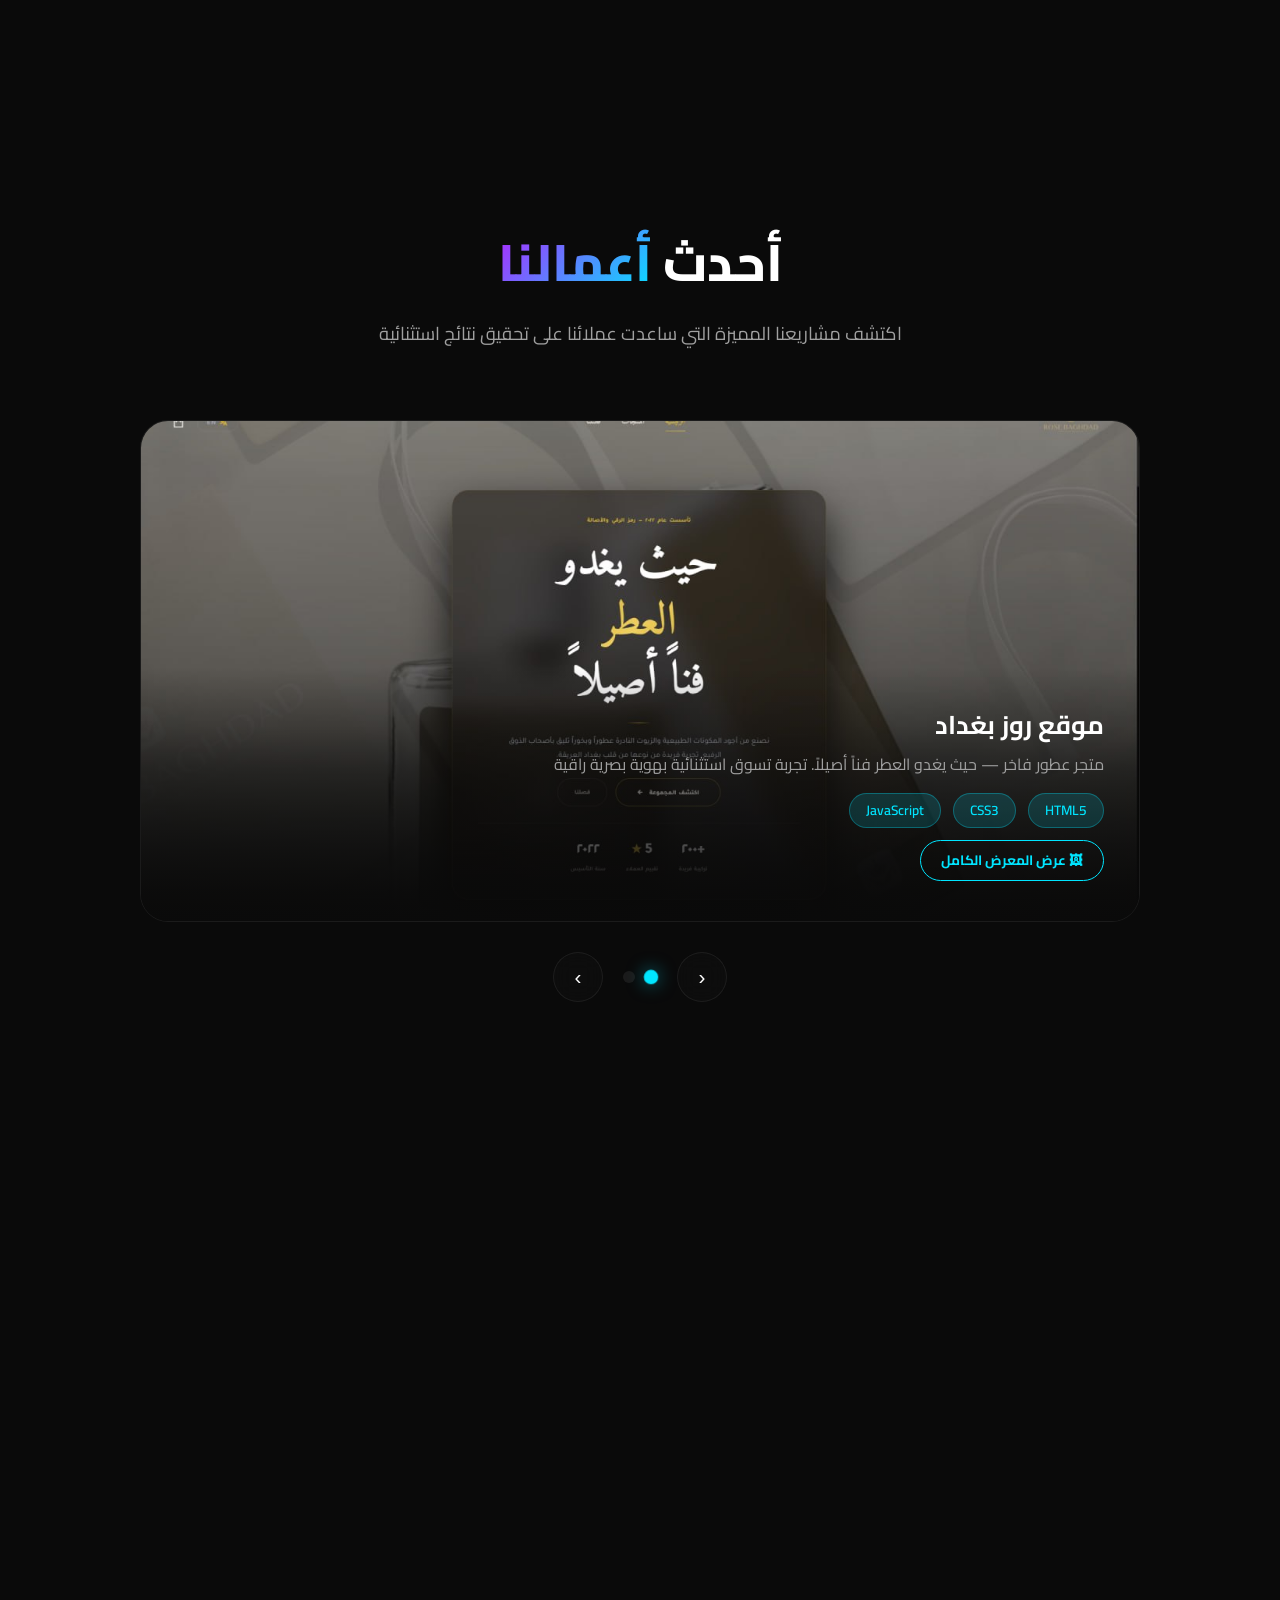
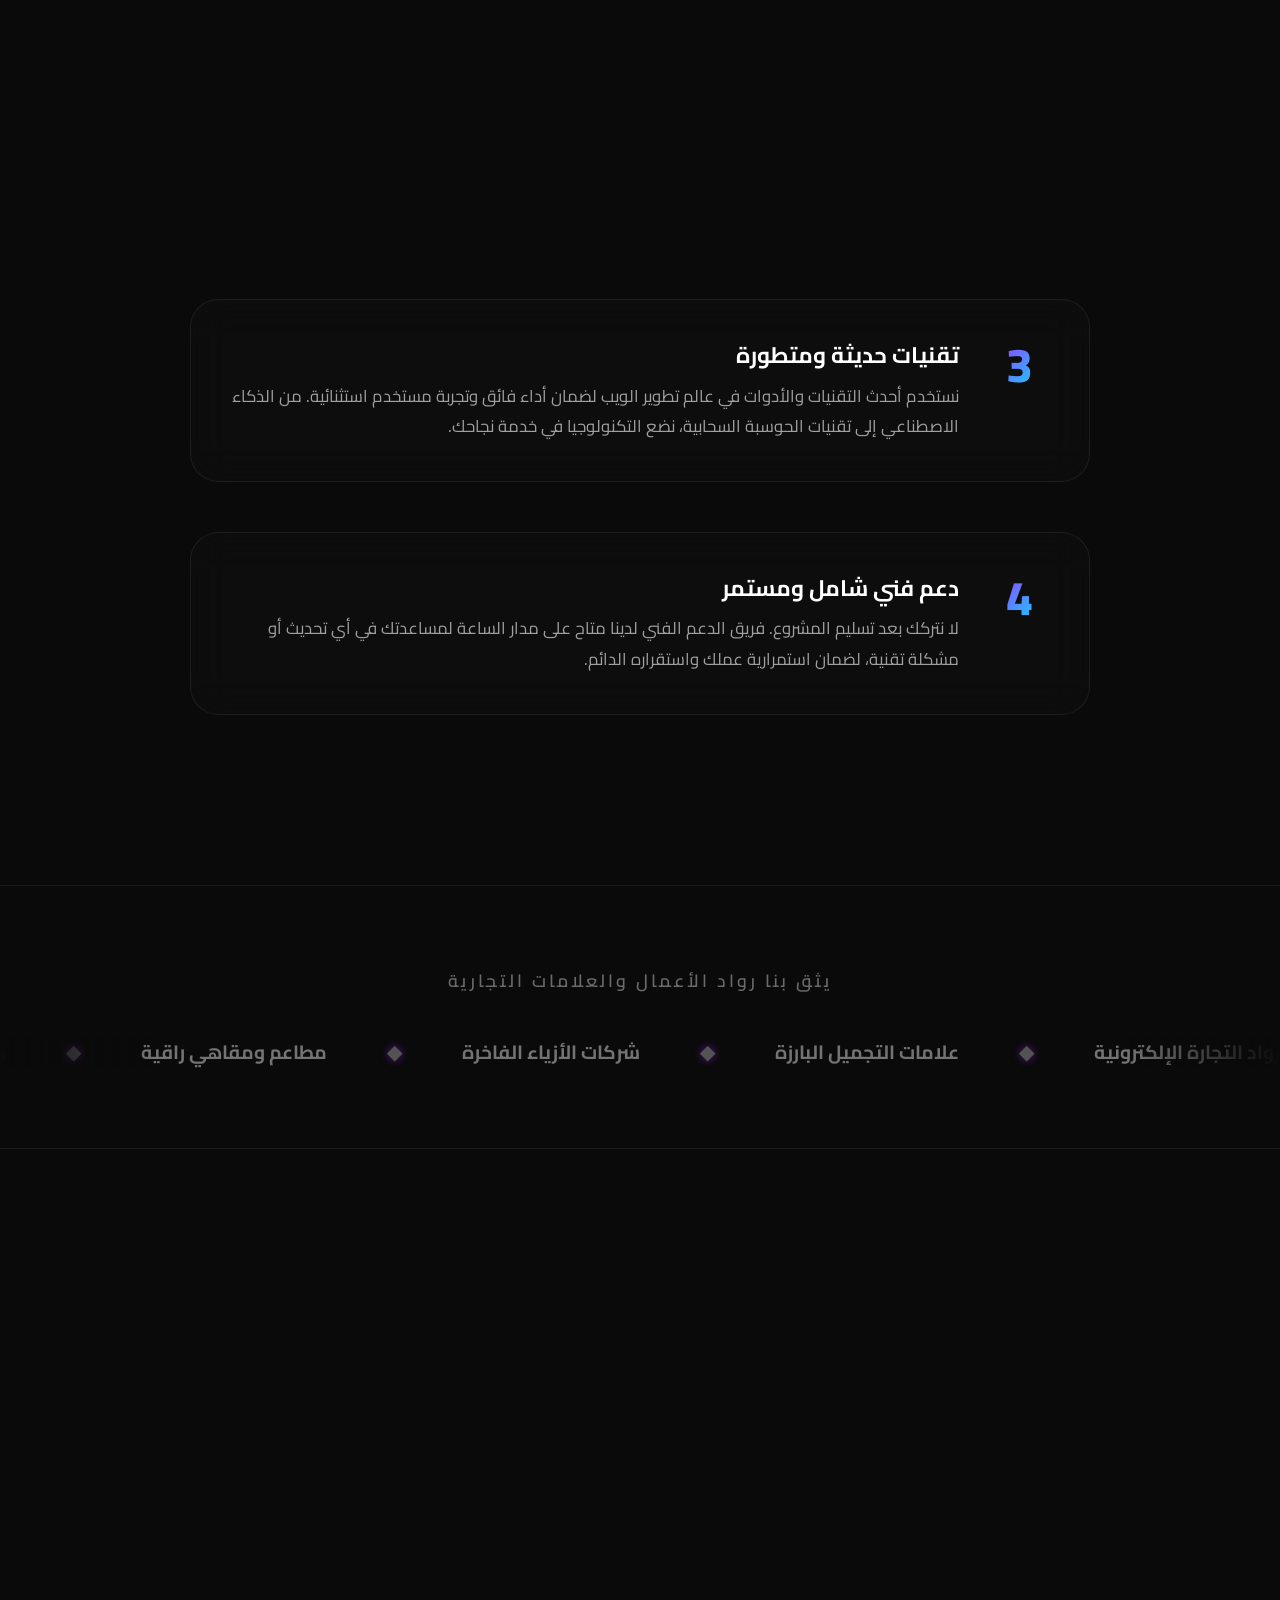
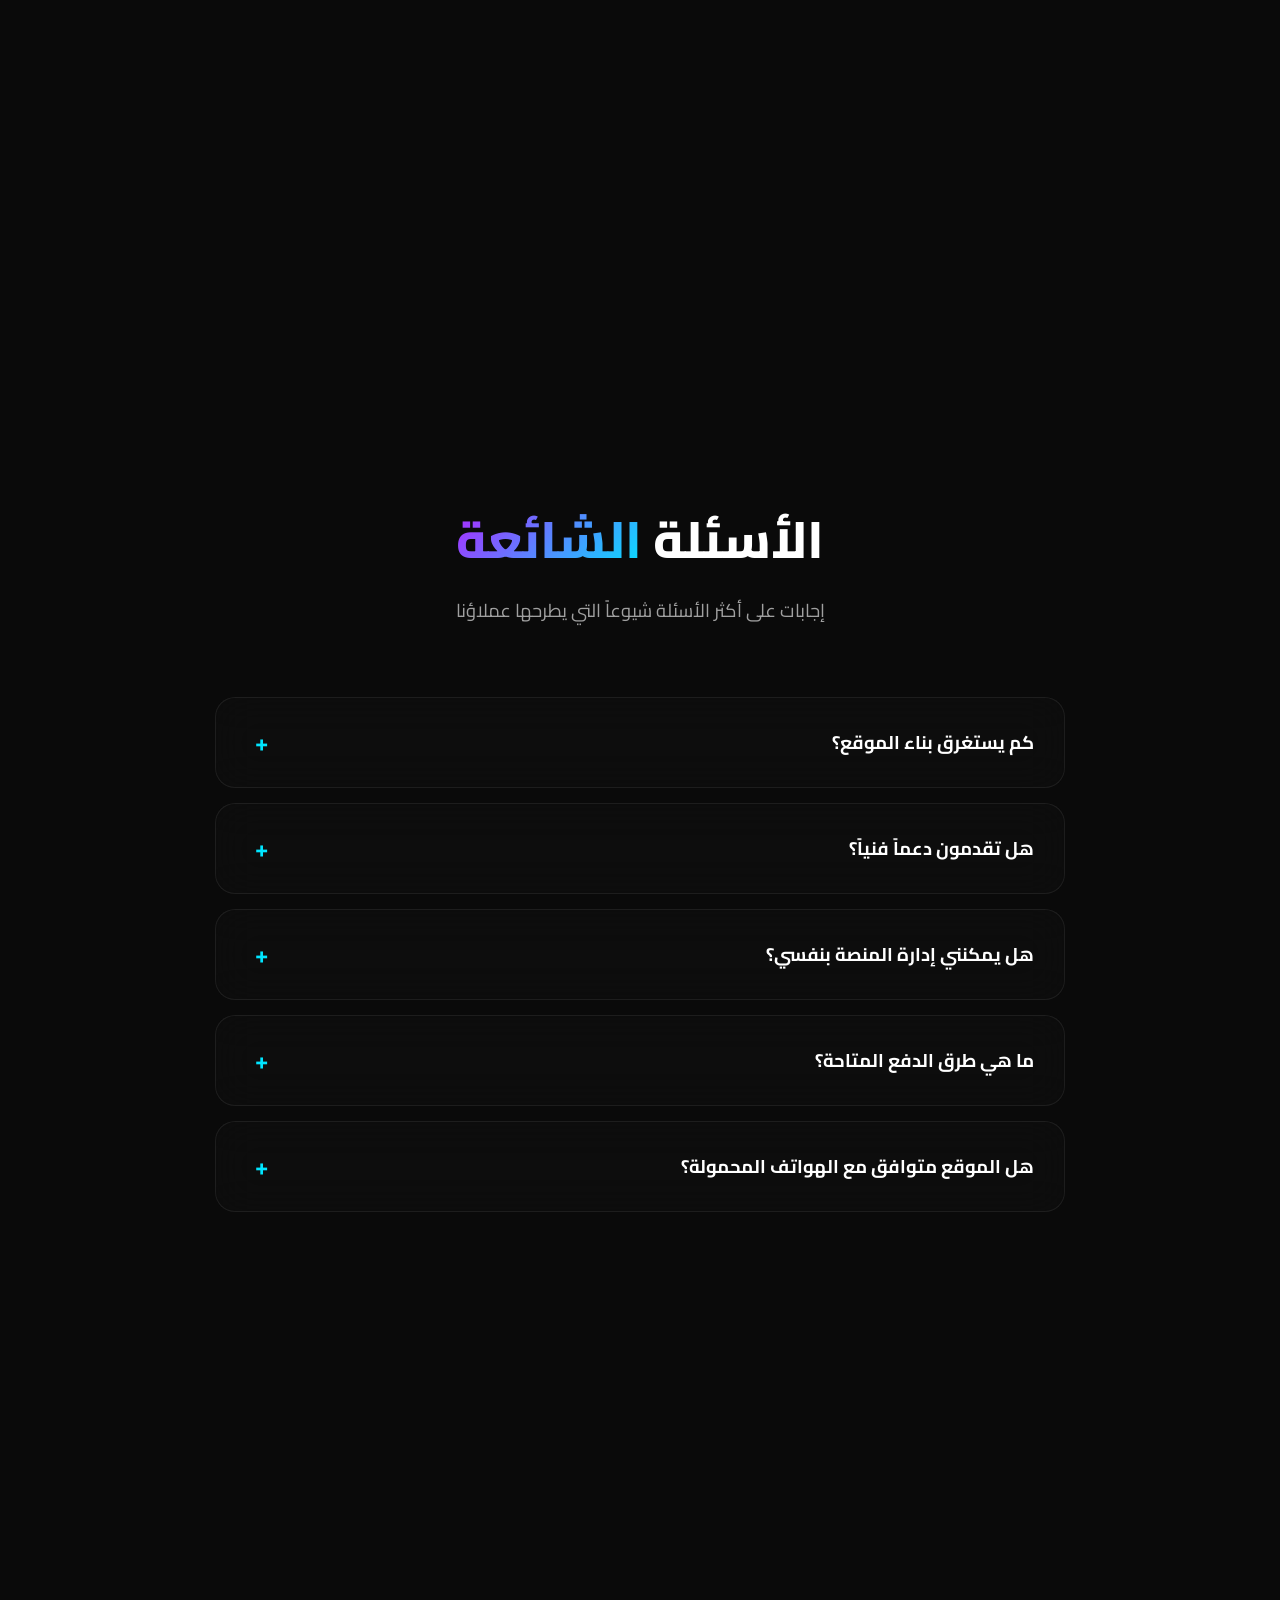
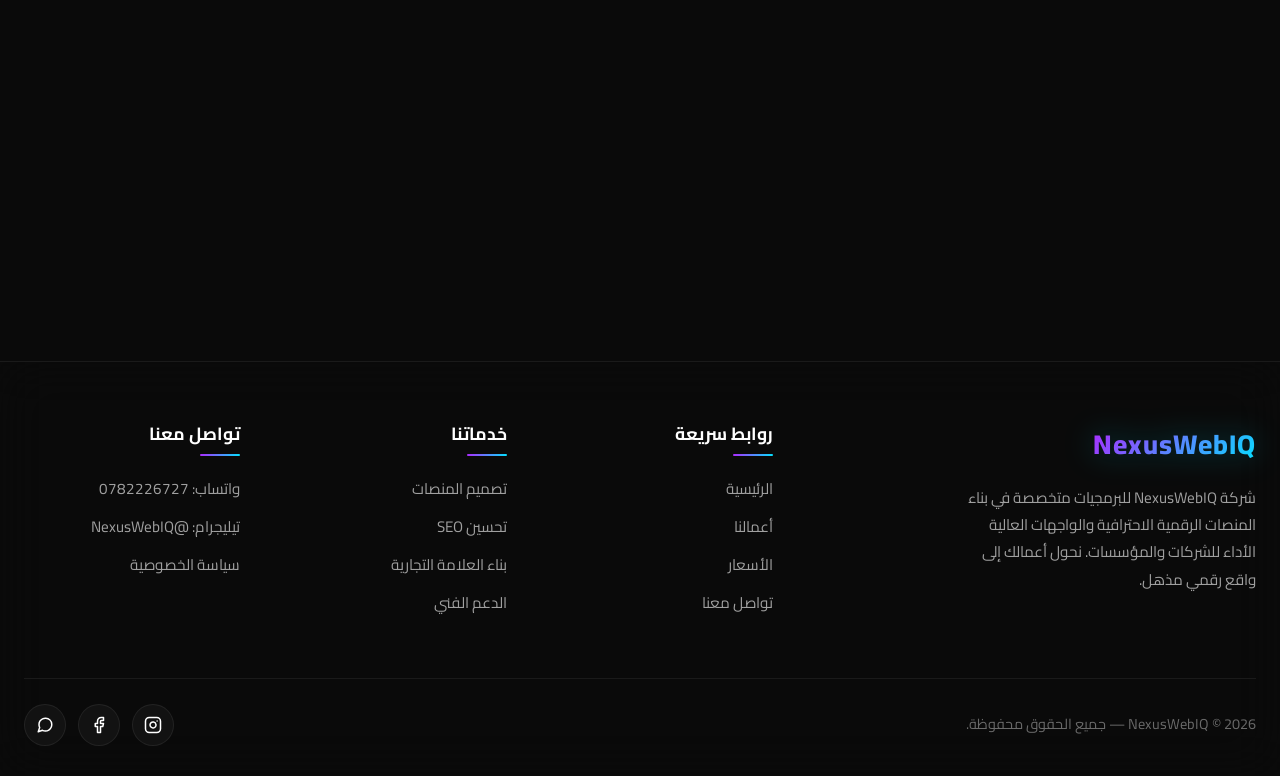
==== commit 68843813: "update: pricing page redesign + WhatsApp number update to 9647822267277" ====
--- a/index.html
+++ b/index.html
@@ -364,7 +364,7 @@
                 </div>
                 <div class="footer-col">
                     <h4>تواصل معنا</h4>
-                    <a href="https://wa.me/964782226727" target="_blank">واتساب: 0782226727</a>
+                    <a href="https://wa.me/9647822267277" target="_blank">واتساب: 0782226727</a>
                     <a href="https://t.me/NexusWebIQ" target="_blank">تيليجرام: @NexusWebIQ</a>
                     <a href="privacy.html">سياسة الخصوصية</a>
                 </div>
@@ -379,7 +379,7 @@
                     <a href="#" class="social-icon" aria-label="Facebook">
                         <svg width="18" height="18" viewBox="0 0 24 24" fill="none" stroke="currentColor" stroke-width="2" stroke-linecap="round" stroke-linejoin="round"><path d="M18 2h-3a5 5 0 0 0-5 5v3H7v4h3v8h4v-8h3l1-4h-4V7a1 1 0 0 1 1-1h3z"></path></svg>
                     </a>
-                    <a href="https://wa.me/964782226727" class="social-icon" target="_blank" aria-label="WhatsApp">
+                    <a href="https://wa.me/9647822267277" class="social-icon" target="_blank" aria-label="WhatsApp">
                         <svg width="18" height="18" viewBox="0 0 24 24" fill="none" stroke="currentColor" stroke-width="2" stroke-linecap="round" stroke-linejoin="round"><path d="M21 11.5a8.38 8.38 0 0 1-.9 3.8 8.5 8.5 0 0 1-7.6 4.7 8.38 8.38 0 0 1-3.8-.9L3 21l1.9-5.7a8.38 8.38 0 0 1-.9-3.8 8.5 8.5 0 0 1 4.7-7.6 8.38 8.38 0 0 1 3.8-.9h.5a8.48 8.48 0 0 1 8 8v.5z"></path></svg>
                     </a>
                 </div>
